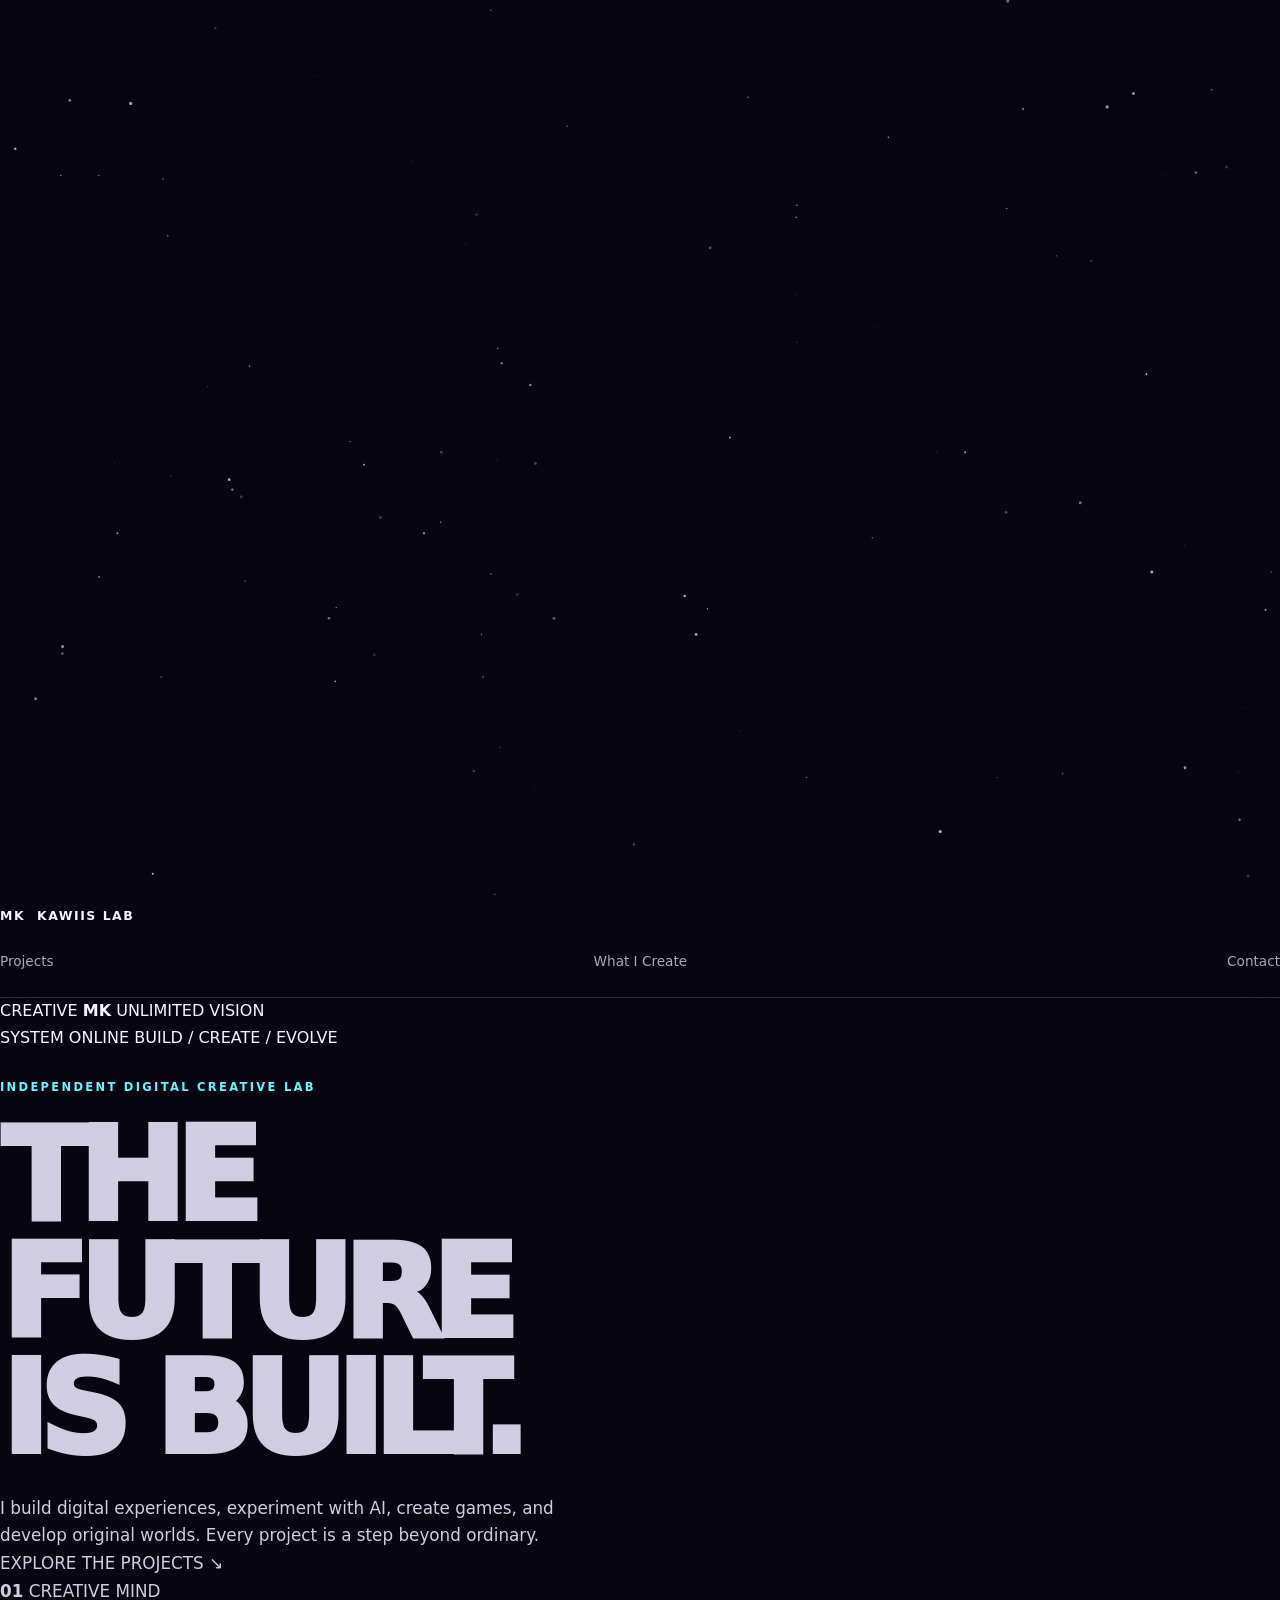
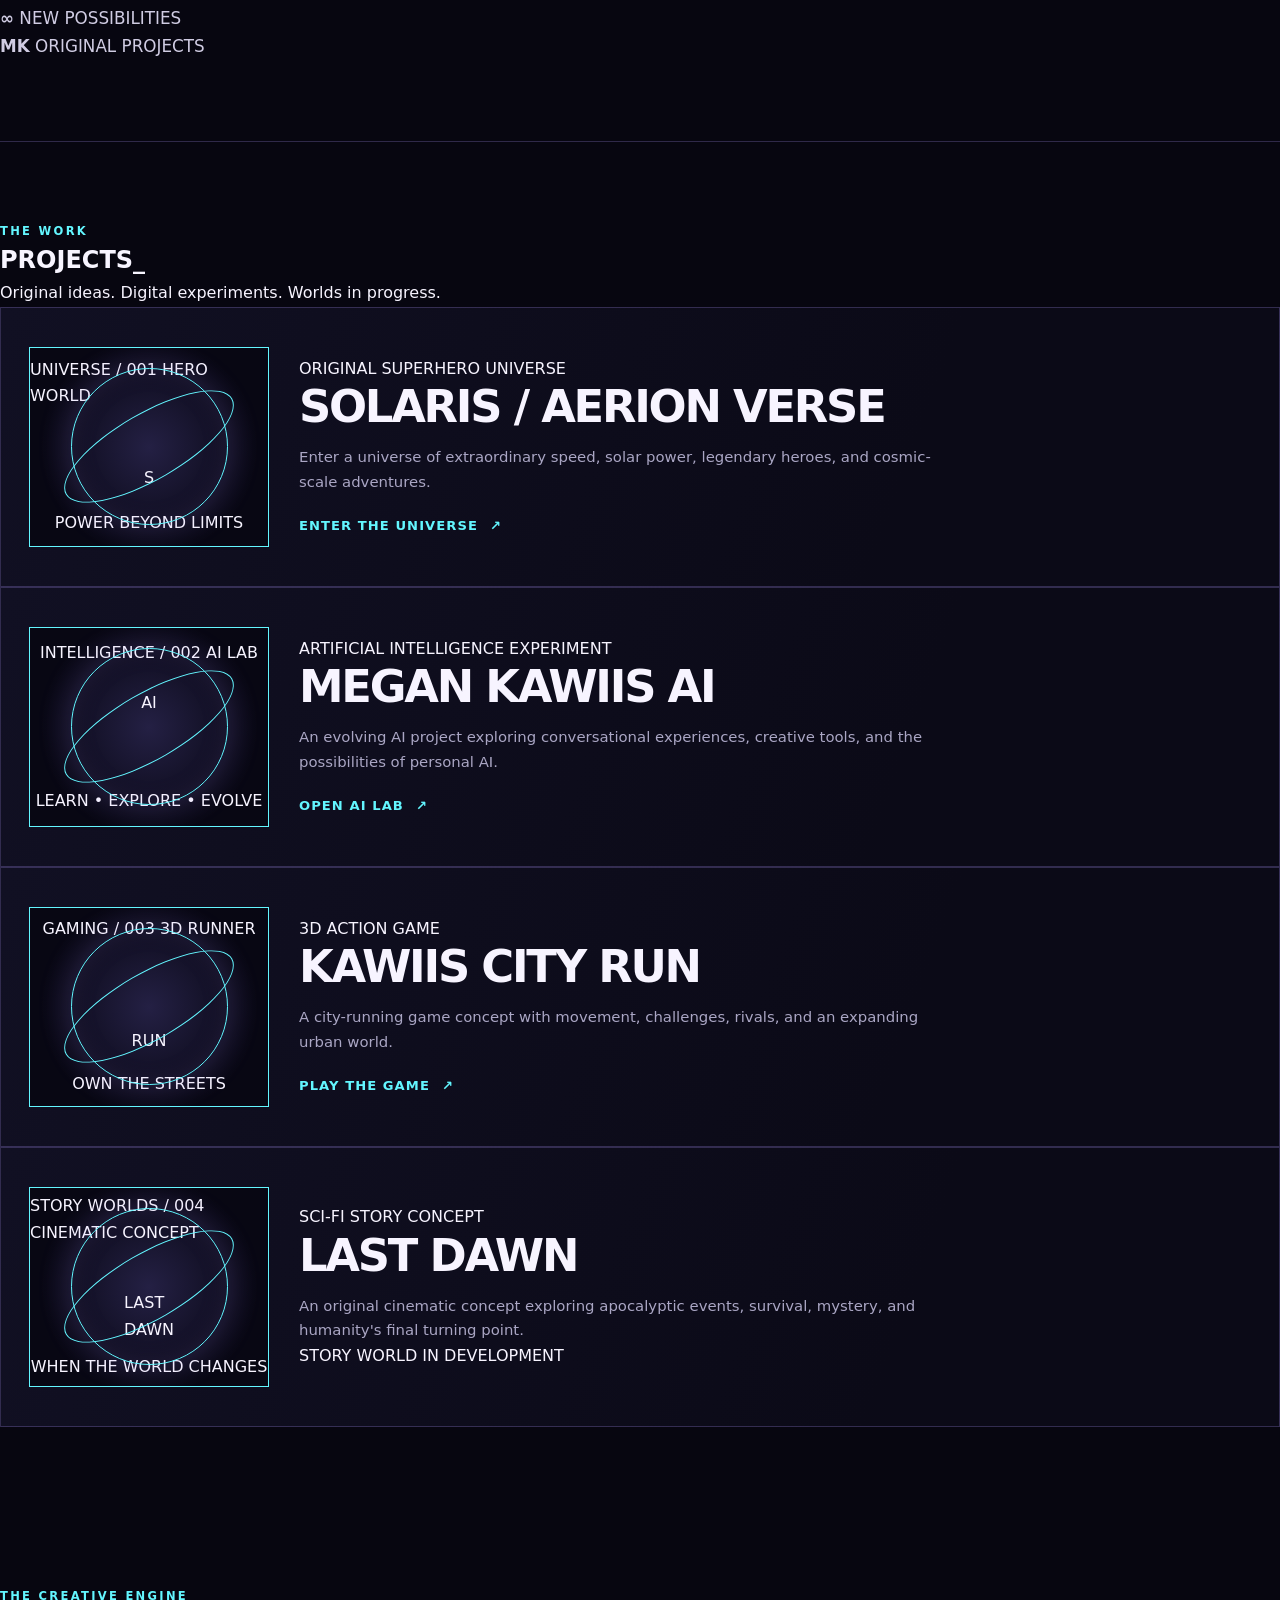
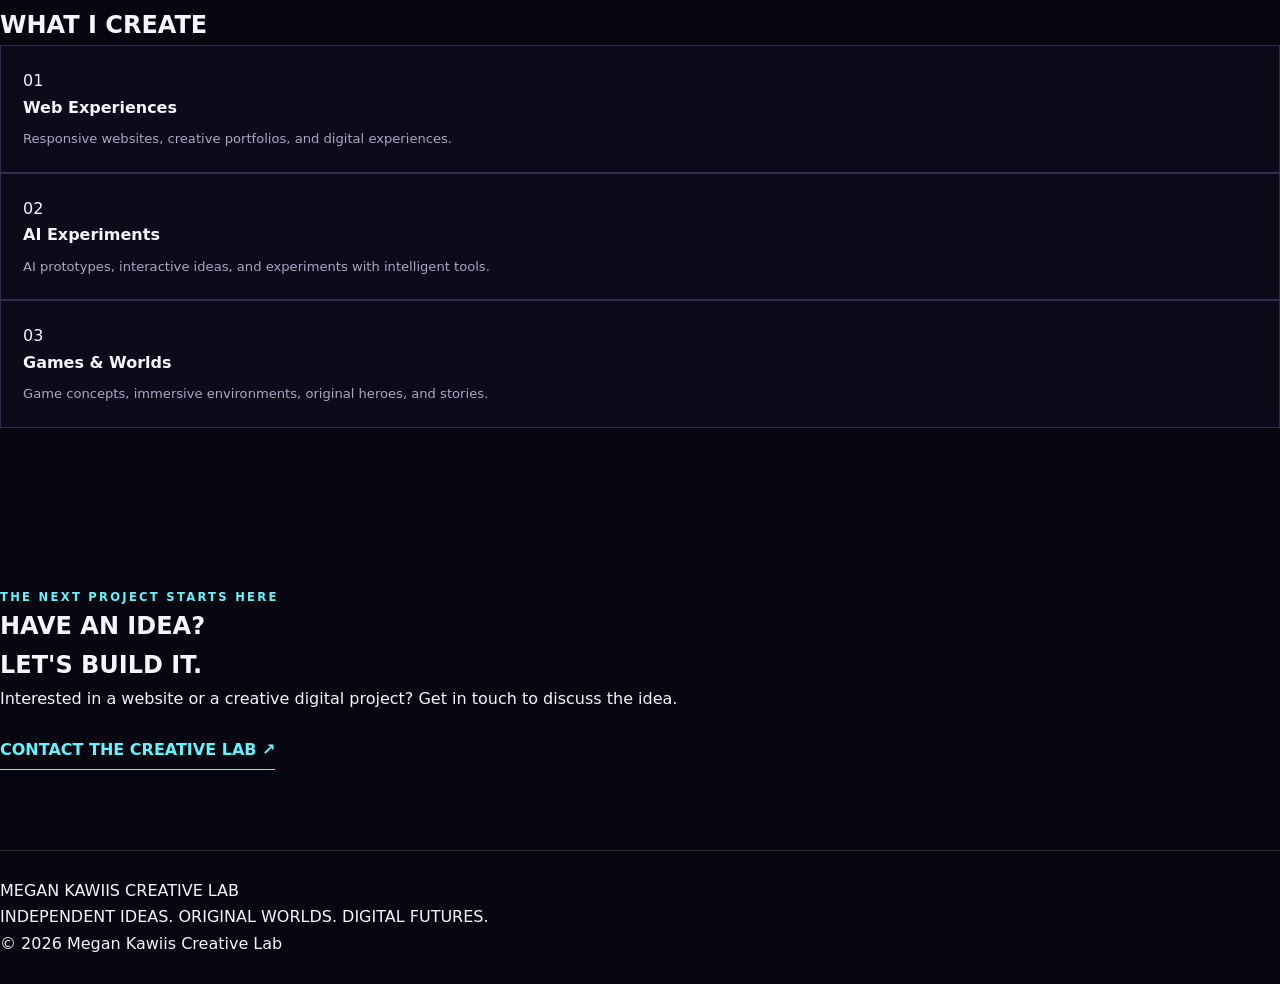
==== index.html @ 288702f4 "Update index.html" ====
<!DOCTYPE html>
<html lang="en">
<head>
  <meta charset="UTF-8">
  <meta name="viewport" content="width=device-width, initial-scale=1.0">

  <meta name="theme-color" content="#070610">
  <meta name="description" content="Megan Kawiis Creative Lab — futuristic websites, AI experiments, immersive games, and original worlds.">

  <title>Megan Kawiis Creative Lab | Beyond Ordinary</title>

  <!-- Connect the separate CSS file -->
  <link rel="stylesheet" href="style.css">

  <!-- Futuristic typography -->
  <link rel="preconnect" href="https://fonts.googleapis.com">
  <link rel="preconnect" href="https://fonts.gstatic.com" crossorigin>
  <link href="https://fonts.googleapis.com/css2?family=Orbitron:wght@400;500;600;700;800&family=Inter:wght@400;500;600;700;800&display=swap" rel="stylesheet">
</head>

<body>
  <!-- Animated background controlled by script.js -->
  <canvas id="stars" aria-hidden="true"></canvas>

  <div class="site-shell">

    <!-- NAVIGATION -->
    <header class="site-header">
      <a class="brand" href="#home" aria-label="Megan Kawiis Creative Lab home">
        <span class="brand-symbol">MK</span>
        <span class="brand-name">KAWIIS<span> LAB</span></span>
      </a>

      <nav class="nav-links" aria-label="Main navigation">
        <a href="#projects">Projects</a>
        <a href="#services">What I Create</a>
        <a href="#contact">Contact</a>
      </nav>
    </header>

    <main>
      <!-- HERO -->
      <section class="hero" id="home">
        <div class="hero-copy reveal">
          <p class="eyebrow">
            <span class="status-dot"></span>
            INDEPENDENT DIGITAL CREATIVE LAB
          </p>

          <h1>
            THE FUTURE
            <span>IS BUILT.</span>
          </h1>

          <p class="hero-description">
            I build digital experiences, experiment with AI, create games,
            and develop original worlds. Every project is a step beyond ordinary.
          </p>

          <a class="text-link" href="#projects">
            EXPLORE THE PROJECTS <span aria-hidden="true">↘</span>
          </a>

          <div class="hero-stats">
            <div>
              <strong>01</strong>
              <span>CREATIVE MIND</span>
            </div>
            <div>
              <strong>∞</strong>
              <span>NEW POSSIBILITIES</span>
            </div>
            <div>
              <strong>MK</strong>
              <span>ORIGINAL PROJECTS</span>
            </div>
          </div>
        </div>

        <div class="hero-art reveal" aria-label="Abstract futuristic energy portal">
          <div class="hero-orbit orbit-one"></div>
          <div class="hero-orbit orbit-two"></div>
          <div class="hero-orbit orbit-three"></div>

          <div class="hero-core">
            <span class="core-top">CREATIVE</span>
            <strong>MK</strong>
            <span class="core-bottom">UNLIMITED VISION</span>
          </div>

          <span class="floating-label label-top">SYSTEM ONLINE</span>
          <span class="floating-label label-bottom">BUILD / CREATE / EVOLVE</span>
        </div>
      </section>

      <!-- PROJECTS -->
      <section class="projects-section" id="projects">
        <div class="section-heading reveal">
          <div>
            <p class="eyebrow">THE WORK</p>
            <h2>PROJECTS<span class="accent">_</span></h2>
          </div>
          <p class="section-note">
            Original ideas. Digital experiments. Worlds in progress.
          </p>
        </div>

        <div class="projects-grid">

          <!-- SOLARIS -->
          <article class="project project-solaris reveal">
            <div class="project-visual solaris-visual">
              <div class="visual-topline">
                <span>UNIVERSE / 001</span>
                <span>HERO WORLD</span>
              </div>

              <div class="sun-halo"></div>
              <div class="solar-rings"></div>

              <div class="project-monogram solaris-monogram">S</div>

              <span class="visual-caption">POWER BEYOND LIMITS</span>
            </div>

            <div class="project-info">
              <div class="project-category">ORIGINAL SUPERHERO UNIVERSE</div>
              <h3>SOLARIS <span>/ AERION VERSE</span></h3>
              <p>
                Enter a universe of extraordinary speed, solar power,
                legendary heroes, and cosmic-scale adventures.
              </p>
              <a
                class="project-link"
                href="https://metrinewesakania-beep.github.io/solaris-aerion-verse/"
                target="_blank"
                rel="noopener noreferrer"
              >
                ENTER THE UNIVERSE <span aria-hidden="true">↗</span>
              </a>
            </div>
          </article>

          <!-- MEGAN KAWIIS AI -->
          <article class="project project-ai reveal">
            <div class="project-visual ai-visual">
              <div class="visual-topline">
                <span>INTELLIGENCE / 002</span>
                <span>AI LAB</span>
              </div>

              <div class="ai-orb">
                <div class="ai-orb-inner">AI</div>
              </div>

              <div class="ai-circuit circuit-one"></div>
              <div class="ai-circuit circuit-two"></div>

              <span class="visual-caption">LEARN • EXPLORE • EVOLVE</span>
            </div>

            <div class="project-info">
              <div class="project-category">ARTIFICIAL INTELLIGENCE EXPERIMENT</div>
              <h3>MEGAN KAWIIS AI</h3>
              <p>
                An evolving AI project exploring conversational experiences,
                creative tools, and the possibilities of personal AI.
              </p>
              <a
                class="project-link"
                href="https://megan-kawiis-ai.onrender.com"
                target="_blank"
                rel="noopener noreferrer"
              >
                OPEN AI LAB <span aria-hidden="true">↗</span>
              </a>
            </div>
          </article>

          <!-- KAWIIS CITY RUN -->
          <article class="project project-game reveal">
            <div class="project-visual game-visual">
              <div class="visual-topline">
                <span>GAMING / 003</span>
                <span>3D RUNNER</span>
              </div>

              <div class="city-sun"></div>

              <div class="city-silhouette city-back">
                <i></i><i></i><i></i><i></i><i></i>
              </div>

              <div class="city-silhouette city-front">
                <i></i><i></i><i></i><i></i><i></i>
              </div>

              <div class="city-road">
                <span></span>
                <span></span>
                <span></span>
              </div>

              <div class="game-title-mark">RUN</div>
              <span class="visual-caption">OWN THE STREETS</span>
            </div>

            <div class="project-info">
              <div class="project-category">3D ACTION GAME</div>
              <h3>KAWIIS CITY RUN</h3>
              <p>
                A city-running game concept with movement, challenges,
                rivals, and an expanding urban world.
              </p>
              <a
                class="project-link"
                href="https://metrinewesakania-beep.github.io/Kawii-chase-by-megan/"
                target="_blank"
                rel="noopener noreferrer"
              >
                PLAY THE GAME <span aria-hidden="true">↗</span>
              </a>
            </div>
          </article>

          <!-- LAST DAWN -->
          <article class="project project-dawn reveal">
            <div class="project-visual dawn-visual">
              <div class="visual-topline">
                <span>STORY WORLDS / 004</span>
                <span>CINEMATIC CONCEPT</span>
              </div>

              <div class="dawn-sun"></div>
              <div class="dawn-horizon"></div>

              <div class="dawn-scanline"></div>

              <div class="dawn-title-mark">LAST<br>DAWN</div>
              <span class="visual-caption">WHEN THE WORLD CHANGES</span>
            </div>

            <div class="project-info">
              <div class="project-category">SCI-FI STORY CONCEPT</div>
              <h3>LAST DAWN</h3>
              <p>
                An original cinematic concept exploring apocalyptic events,
                survival, mystery, and humanity's final turning point.
              </p>
              <span class="project-status">STORY WORLD IN DEVELOPMENT</span>
            </div>
          </article>

        </div>
      </section>

      <!-- SERVICES -->
      <section class="services-section" id="services">
        <div class="section-heading reveal">
          <div>
            <p class="eyebrow">THE CREATIVE ENGINE</p>
            <h2>WHAT I <span class="accent">CREATE</span></h2>
          </div>
        </div>

        <div class="services-grid">
          <article class="service reveal">
            <span class="service-number">01</span>
            <h3>Web Experiences</h3>
            <p>Responsive websites, creative portfolios, and digital experiences.</p>
          </article>

          <article class="service reveal">
            <span class="service-number">02</span>
            <h3>AI Experiments</h3>
            <p>AI prototypes, interactive ideas, and experiments with intelligent tools.</p>
          </article>

          <article class="service reveal">
            <span class="service-number">03</span>
            <h3>Games & Worlds</h3>
            <p>Game concepts, immersive environments, original heroes, and stories.</p>
          </article>
        </div>
      </section>

      <!-- CONTACT -->
      <section class="contact-section reveal" id="contact">
        <p class="eyebrow">THE NEXT PROJECT STARTS HERE</p>
        <h2>HAVE AN IDEA?<br><span>LET'S BUILD IT.</span></h2>

        <p class="contact-description">
          Interested in a website or a creative digital project?
          Get in touch to discuss the idea.
        </p>

        <a class="contact-link" href="mailto:metrinewesakania@gmail.com">
          CONTACT THE CREATIVE LAB <span aria-hidden="true">↗</span>
        </a>
      </section>
    </main>

    <!-- FOOTER -->
    <footer class="site-footer">
      <a class="footer-brand" href="#home">MEGAN KAWIIS <span>CREATIVE LAB</span></a>
      <p>INDEPENDENT IDEAS. ORIGINAL WORLDS. DIGITAL FUTURES.</p>
      <p>© <span id="year">2026</span> Megan Kawiis Creative Lab</p>
    </footer>

  </div>

  <!-- Connect the separate JavaScript file -->
  <script src="script.js" defer></script>
</body>
</html>
---- style.css ----
:root {
  --bg: #070610;
  --panel: #100e20;
  --white: #f7f4ff;
  --muted: #aaa6c4;
  --cyan: #63f6ff;
  --purple: #a78bfa;
  --pink: #ff60dd;
  --line: rgba(174,151,255,.24);
  --max: 1220px;
}

* { box-sizing: border-box; margin: 0; padding: 0; }

html { scroll-behavior: smooth; scroll-padding-top: 80px; }

body {
  background: var(--bg);
  color: var(--white);
  font-family: system-ui, -apple-system, "Segoe UI", sans-serif;
  line-height: 1.65;
  overflow-x: hidden;
}

a { color: inherit; text-decoration: none; }
::selection { background: var(--cyan); color: #080714; }

.wrap { width: min(var(--max), calc(100% - 40px)); margin: auto; }

.topline {
  height: 3px;
  background: linear-gradient(90deg, transparent, var(--pink), var(--cyan), var(--purple), transparent);
}

header {
  position: sticky;
  top: 0;
  z-index: 50;
  background: #070610eF;
  backdrop-filter: blur(18px);
  border-bottom: 1px solid var(--line);
}

nav {
  min-height: 72px;
  display: flex;
  justify-content: space-between;
  align-items: center;
  gap: 20px;
}

.brand {
  display: flex;
  align-items: center;
  gap: 12px;
  font-size: .78rem;
  line-height: 1.35;
  letter-spacing: .12em;
  font-weight: 900;
}

.brand-mark {
  display: grid;
  place-items: center;
  width: 39px;
  height: 39px;
  border: 1px solid var(--cyan);
  color: var(--cyan);
  transform: rotate(45deg);
}

.brand-mark span { transform: rotate(-45deg); }

.nav-links { display: flex; gap: 25px; color: var(--muted); font-size: .85rem; }
.nav-links a:hover { color: var(--cyan); }

.hero {
  min-height: 620px;
  position: relative;
  display: flex;
  align-items: center;
  overflow: hidden;
  border-bottom: 1px solid var(--line);
  isolation: isolate;
}

.hero-art {
  position: absolute;
  inset: 0;
  z-index: -2;
  background:
    linear-gradient(90deg, #070610f5 0%, #070610d9 43%, #07061045 100%),
    url("assets/creative-lab-hero.svg") center / cover no-repeat;
}

.hero-content { padding: 85px 0; max-width: 800px; }

.eyebrow {
  color: var(--cyan);
  text-transform: uppercase;
  letter-spacing: .2em;
  font-size: .72rem;
  font-weight: 850;
}

.status {
  display: inline-flex;
  align-items: center;
  gap: 10px;
  border: 1px solid var(--line);
  background: #100e20b8;
  padding: 7px 12px;
  font-size: .68rem;
  letter-spacing: .1em;
  margin-bottom: 28px;
}

.status-dot {
  width: 7px;
  height: 7px;
  border-radius: 50%;
  background: var(--cyan);
  box-shadow: 0 0 12px var(--cyan);
  animation: pulse 2s infinite;
}

h1 {
  font-size: clamp(3.4rem, 10vw, 8rem);
  line-height: .91;
  letter-spacing: -.08em;
  font-weight: 950;
  margin: 22px 0 26px;
}

.gradient {
  background: linear-gradient(100deg, #fff, var(--cyan) 40%, #b7a0ff 70%, var(--pink));
  color: transparent;
  -webkit-background-clip: text;
  background-clip: text;
}

.hero-copy { max-width: 570px; color: #d0cce3; font-size: 1.05rem; }

.hero-foot {
  display: flex;
  align-items: center;
  gap: 14px;
  margin-top: 32px;
  color: var(--muted);
  font-size: .76rem;
  letter-spacing: .12em;
}

.hero-foot::before {
  content: "";
  width: 44px;
  height: 1px;
  background: var(--cyan);
}

section { padding: 80px 0; }

.section-top {
  display: flex;
  justify-content: space-between;
  align-items: end;
  gap: 24px;
  margin-bottom: 35px;
}

.section-top h2 {
  margin-top: 12px;
  font-size: clamp(2.4rem, 6vw, 4.5rem);
  line-height: 1;
  letter-spacing: -.065em;
}

.section-top p { max-width: 350px; color: var(--muted); font-size: .9rem; }

.project-list { display: grid; gap: 20px; }

.project {
  --accent: var(--cyan);
  position: relative;
  min-height: 280px;
  display: grid;
  grid-template-columns: 240px minmax(0, 1fr);
  align-items: center;
  gap: 30px;
  padding: 28px;
  overflow: hidden;
  border: 1px solid var(--line);
  background: linear-gradient(110deg, #111023, #0b0a17 70%);
  transition: border-color .25s, transform .25s;
}

.project:hover { border-color: var(--accent); transform: translateY(-3px); }
.project.solaris { --accent: #ffbf66; }
.project.ai { --accent: #c69aff; }
.project.game { --accent: #63f6ff; }
.project.dawn { --accent: #ff72b6; }

.project-visual {
  min-height: 200px;
  display: grid;
  place-items: center;
  position: relative;
  overflow: hidden;
  border: 1px solid var(--accent);
  background: radial-gradient(circle, #242044, #080713 70%);
}

.project-visual::before {
  content: "";
  position: absolute;
  width: 155px;
  height: 155px;
  border: 1px solid var(--accent);
  border-radius: 50%;
  box-shadow: 0 0 35px #a78bfa30, inset 0 0 25px #a78bfa20;
  animation: orbit 15s linear infinite;
}

.project-visual::after {
  content: "";
  position: absolute;
  width: 190px;
  height: 65px;
  border: 1px solid var(--accent);
  border-radius: 50%;
  transform: rotate(-30deg);
}

.glyph {
  position: relative;
  z-index: 1;
  color: var(--accent);
  font-size: 3.7rem;
  font-weight: 900;
  text-shadow: 0 0 25px var(--accent);
}

.project-meta {
  display: flex;
  flex-wrap: wrap;
  gap: 12px;
  color: var(--muted);
  font-size: .7rem;
  letter-spacing: .12em;
  text-transform: uppercase;
  margin-bottom: 12px;
}

.project-meta span:last-child { color: var(--accent); }

.project h3 {
  font-size: clamp(1.6rem, 4vw, 2.8rem);
  line-height: 1.1;
  letter-spacing: -.05em;
  margin-bottom: 14px;
}

.project p { max-width: 650px; color: var(--muted); font-size: .93rem; }

.project-link {
  display: inline-flex;
  gap: 12px;
  align-items: center;
  margin-top: 20px;
  color: var(--accent);
  font-size: .82rem;
  font-weight: 900;
  letter-spacing: .08em;
}

.vision {
  border-block: 1px solid var(--line);
  background: linear-gradient(120deg, #160e32a8, #0717227a);
}

.vision-grid {
  display: grid;
  grid-template-columns: .8fr 1.2fr;
  gap: 50px;
  align-items: center;
}

.symbol-panel {
  min-height: 300px;
  display: grid;
  place-items: center;
  border: 1px solid var(--line);
  background: radial-gradient(circle, #6728a83c, transparent 60%);
  position: relative;
}

.symbol-panel::before {
  content: "";
  width: 155px;
  height: 155px;
  border: 2px solid var(--cyan);
  transform: rotate(45deg);
  box-shadow: 0 0 45px #63f6ff1e;
}

.symbol-panel::after {
  content: "MK";
  position: absolute;
  font-size: 3.5rem;
  font-weight: 950;
  text-shadow: 0 0 25px var(--cyan);
}

.vision h2 {
  font-size: clamp(2.4rem, 6vw, 4.5rem);
  line-height: 1;
  letter-spacing: -.065em;
  margin: 15px 0 22px;
}

.vision p { color: var(--muted); margin-bottom: 16px; }

.services { display: grid; grid-template-columns: repeat(3, 1fr); gap: 14px; }

.service {
  padding: 22px;
  border: 1px solid var(--line);
  background: #100e20a6;
  transition: border-color .2s, transform .2s;
}

.service:hover { border-color: var(--pink); transform: translateY(-3px); }
.service-mark { font-size: 1.4rem; color: var(--cyan); margin-bottom: 15px; }
.service h3 { font-size: 1rem; margin-bottom: 7px; }
.service p { font-size: .82rem; color: var(--muted); }

.contact-panel {
  padding: clamp(28px, 6vw, 65px);
  border: 1px solid var(--line);
  background: radial-gradient(ellipse at 100% 0%, #7123a53d, transparent 50%), #100d20;
}

.contact-panel h2 {
  max-width: 800px;
  font-size: clamp(2.6rem, 7vw, 5.6rem);
  line-height: .98;
  letter-spacing: -.07em;
  margin: 15px 0 22px;
}

.contact-panel p { max-width: 550px; color: var(--muted); }

.contact-link {
  display: inline-block;
  margin-top: 25px;
  padding-bottom: 5px;
  color: var(--cyan);
  border-bottom: 1px solid var(--cyan);
  font-weight: 800;
}

footer { border-top: 1px solid var(--line); padding: 27px 0; }

.footer-inner {
  display: flex;
  justify-content: space-between;
  align-items: center;
  gap: 20px;
  color: var(--muted);
  font-size: .78rem;
}

.footer-inner strong { color: var(--white); }
.footer-links { display: flex; gap: 18px; }

.reveal { opacity: 0; transform: translateY(20px); transition: opacity .6s, transform .6s; }
.reveal.visible { opacity: 1; transform: translateY(0); }

@keyframes pulse { 50% { opacity: .45; } }
@keyframes orbit { to { transform: rotate(360deg); } }

@media (prefers-reduced-motion: reduce) {
  *, *::before, *::after { animation: none !important; transition: none !important; }
  .reveal { opacity: 1; transform: none; }
}

@media (max-width: 760px) {
  .wrap { width: calc(100% - 30px); }
  .hero { min-height: 580px; }
  .hero-art {
    background:
      linear-gradient(90deg, #070610ed, #070610a8),
      url("assets/creative-lab-hero.svg") 60% center / cover no-repeat;
  }
  .project { grid-template-columns: 1fr; gap: 20px; padding: 20px; }
  .project-visual { min-height: 175px; }
  .vision-grid { grid-template-columns: 1fr; gap: 30px; }
  .symbol-panel { min-height: 220px; }
  .services { grid-template-columns: repeat(2, minmax(0, 1fr)); }
  .section-top { align-items: start; flex-direction: column; }
}

@media (max-width: 450px) {
  .brand { font-size: .65rem; gap: 9px; }
  .brand-mark { width: 32px; height: 32px; }
  .nav-links { gap: 13px; font-size: .75rem; }
  .nav-links a:nth-child(2) { display: none; }
  h1 { font-size: clamp(3.2rem, 15vw, 5rem); }
  .hero-copy { font-size: .95rem; }
  section { padding: 65px 0; }
  .project h3 { font-size: 1.7rem; }
  .services { gap: 9px; }
  .service { padding: 15px; }
  .footer-inner { align-items: flex-start; flex-direction: column; }
}
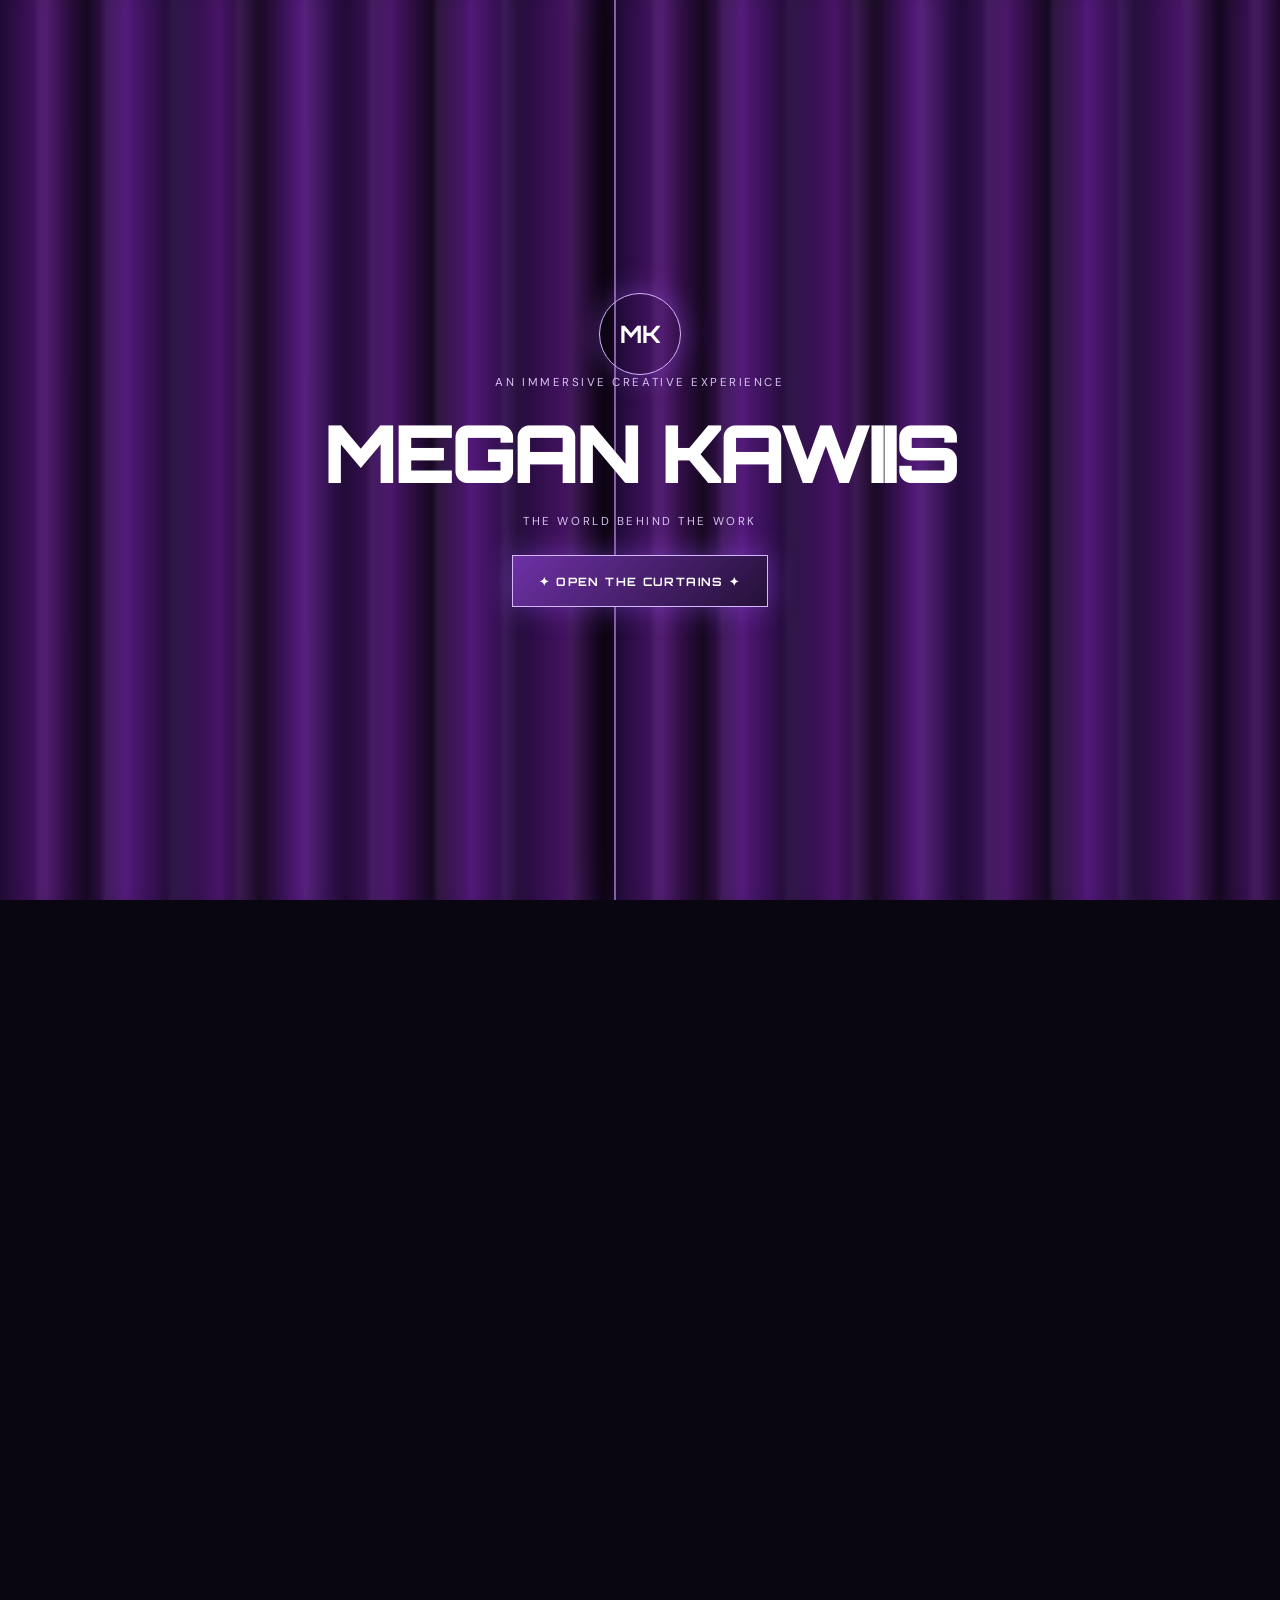
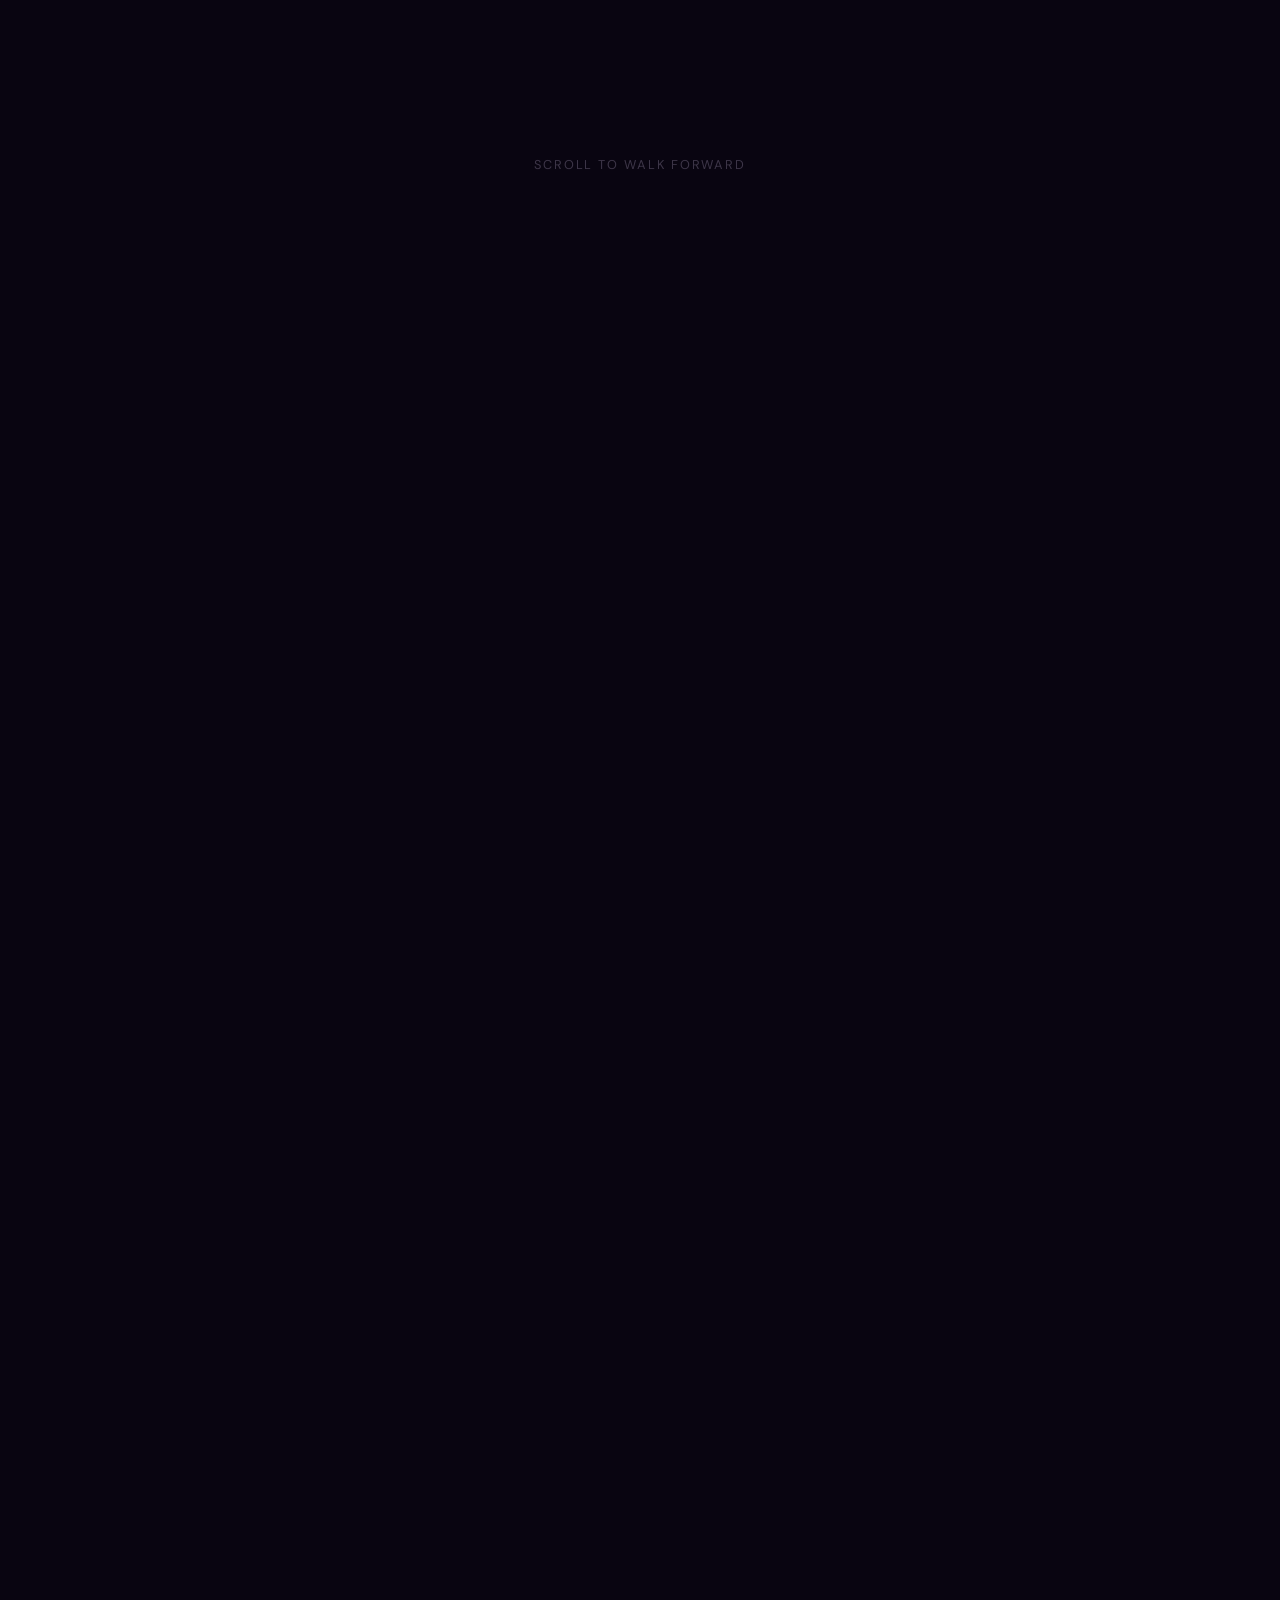
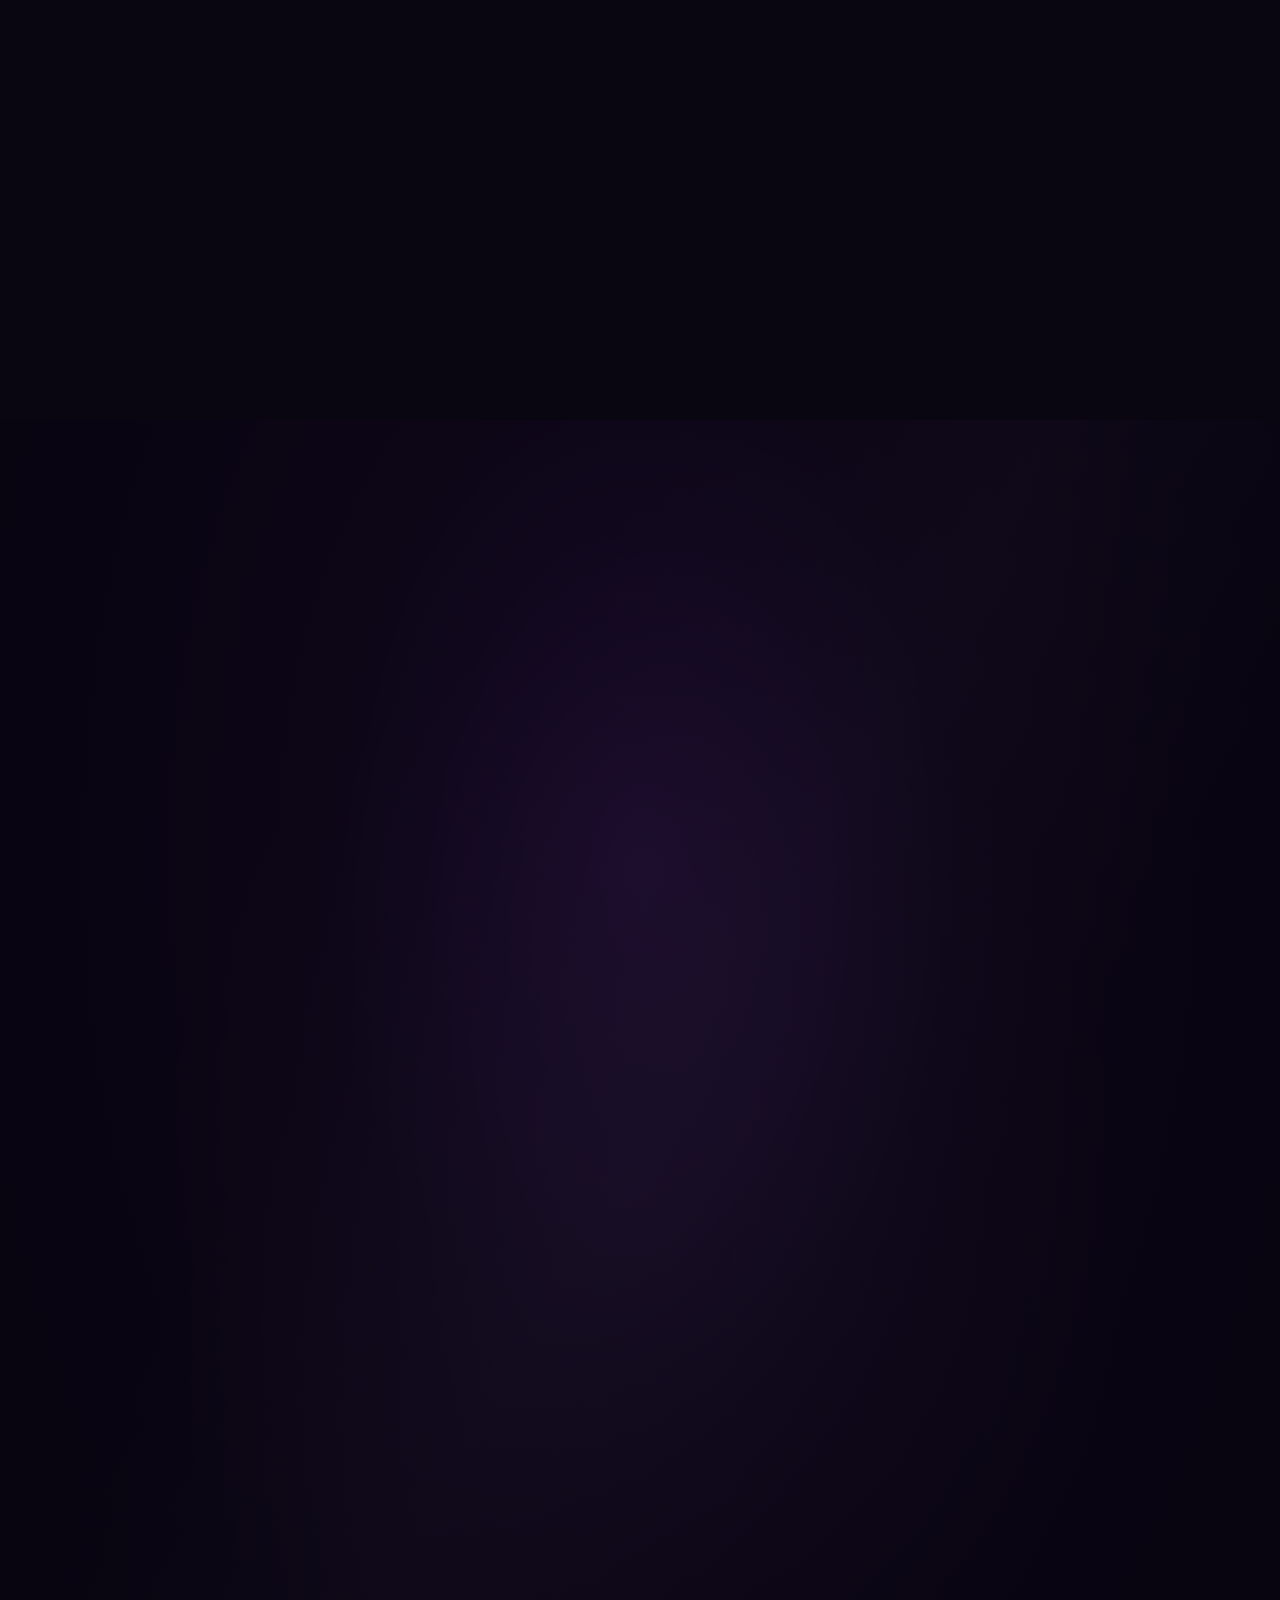
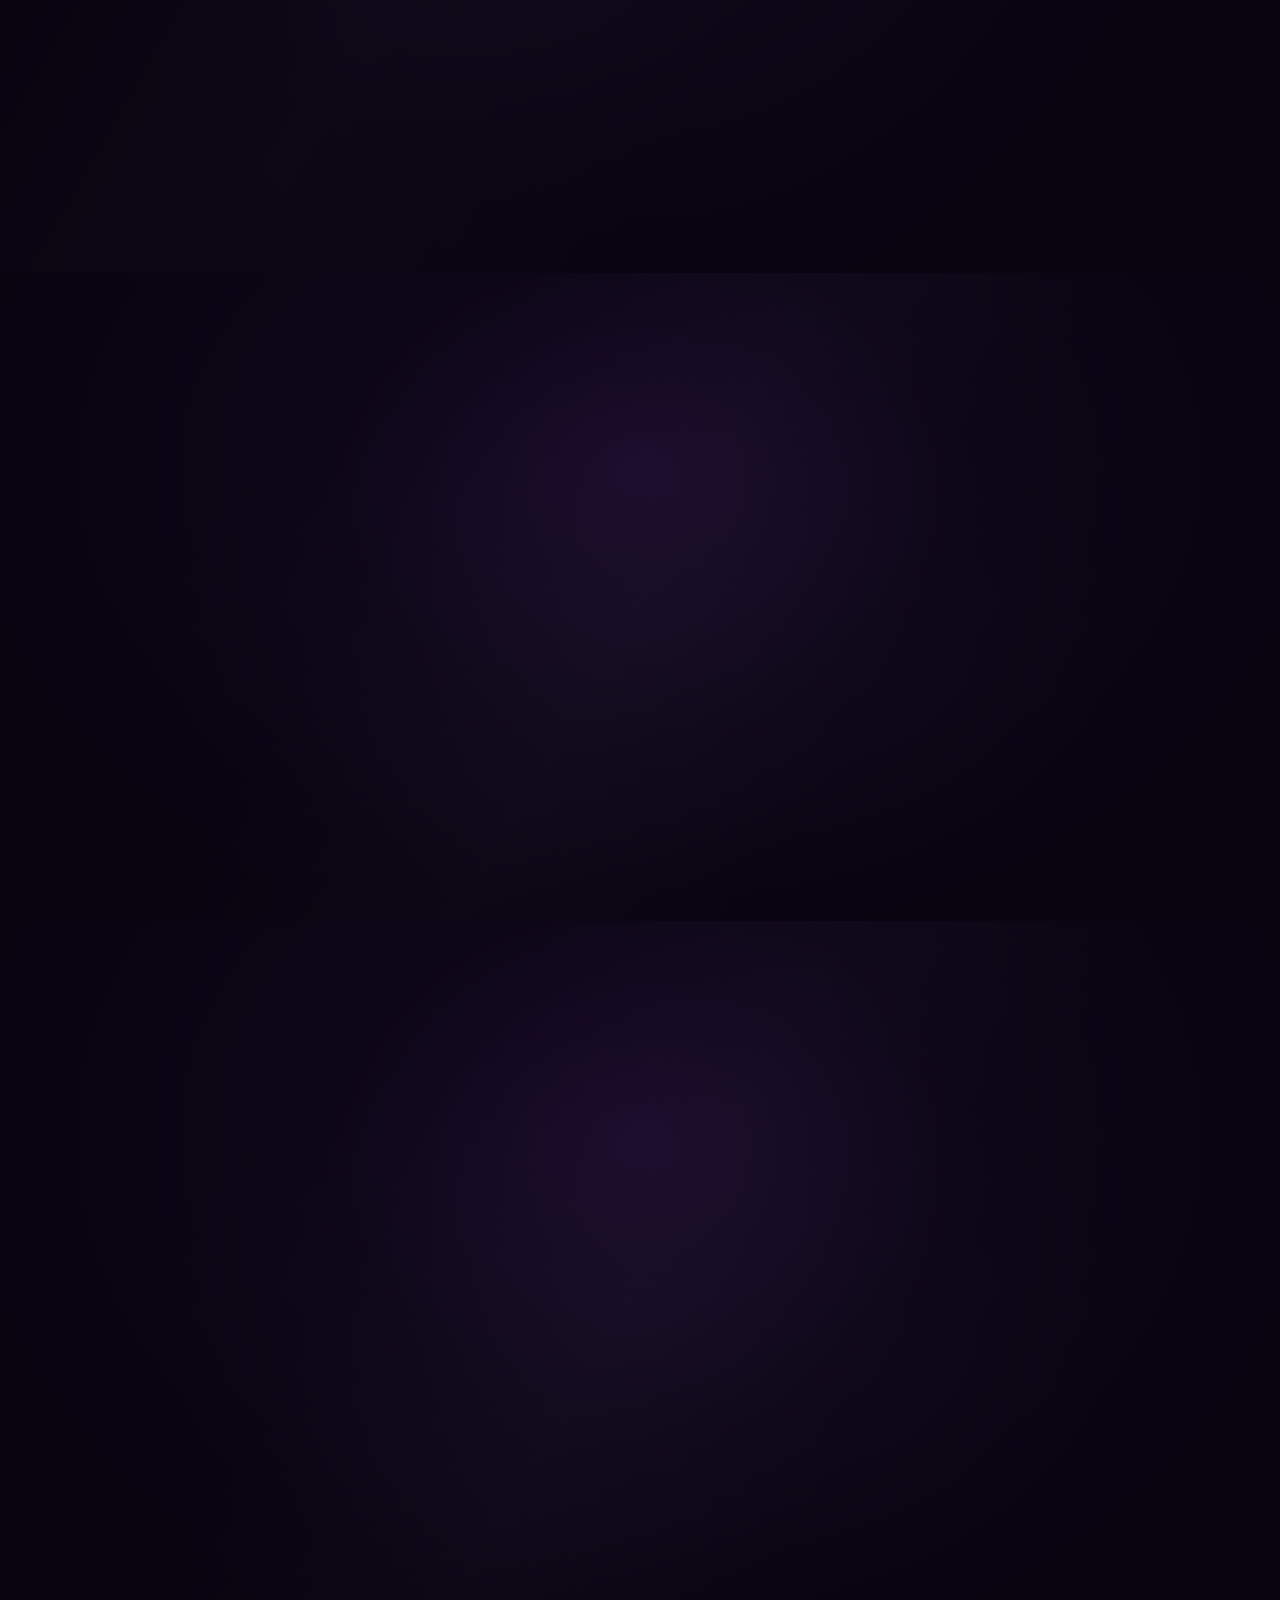
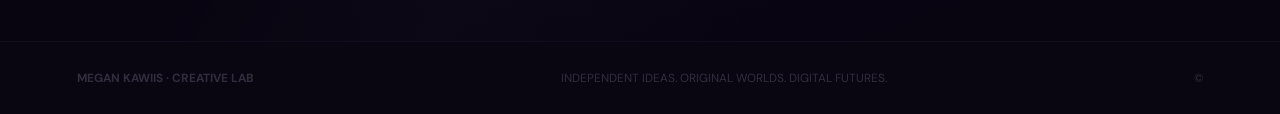
==== commit a457f935: "Update index.html" ====
--- a/index.html
+++ b/index.html
@@ -1,316 +1,269 @@
-
 <!DOCTYPE html>
 <html lang="en">
 <head>
-  <meta charset="UTF-8">
-  <meta name="viewport" content="width=device-width, initial-scale=1.0">
-
-  <meta name="theme-color" content="#070610">
-  <meta name="description" content="Megan Kawiis Creative Lab — futuristic websites, AI experiments, immersive games, and original worlds.">
-
-  <title>Megan Kawiis Creative Lab | Beyond Ordinary</title>
-
-  <!-- Connect the separate CSS file -->
-  <link rel="stylesheet" href="style.css">
-
-  <!-- Futuristic typography -->
-  <link rel="preconnect" href="https://fonts.googleapis.com">
-  <link rel="preconnect" href="https://fonts.gstatic.com" crossorigin>
-  <link href="https://fonts.googleapis.com/css2?family=Orbitron:wght@400;500;600;700;800&family=Inter:wght@400;500;600;700;800&display=swap" rel="stylesheet">
+<meta charset="UTF-8">
+<meta name="viewport" content="width=device-width,initial-scale=1,viewport-fit=cover">
+<meta name="theme-color" content="#090511">
+<meta name="description" content="Megan Kawiis Creative Lab: immersive digital worlds, AI, games and creative experiences.">
+<meta property="og:type" content="website">
+<meta property="og:title" content="Megan Kawiis Creative Lab | Enter Another World">
+<meta property="og:description" content="Walk through the palace and open one of four project gates.">
+<title>Megan Kawiis Creative Lab | Enter Another World</title>
+<link rel="icon" href="data:image/svg+xml,<svg xmlns='http://www.w3.org/2000/svg' viewBox='0 0 64 64'><rect width='64' height='64' rx='14' fill='%23160c24'/><text x='32' y='42' font-size='28' text-anchor='middle' fill='%23d6b2ff' font-family='Arial' font-weight='700'>MK</text></svg>">
+<link rel="preconnect" href="https://fonts.googleapis.com">
+<link rel="preconnect" href="https://fonts.gstatic.com" crossorigin>
+<link href="https://fonts.googleapis.com/css2?family=DM+Sans:wght@400;500;700&family=Orbitron:wght@500;700;900&display=swap" rel="stylesheet">
+<style>
+:root{--bg:#090511;--violet:#a66aff;--silver:#eee8fa;--muted:#c3b8d6;--ori:Orbitron,"Trebuchet MS",sans-serif}
+*{box-sizing:border-box;margin:0;padding:0}
+html{scroll-behavior:smooth;scroll-padding-top:76px}
+body{background:var(--bg);color:#fff;font-family:"DM Sans",system-ui,sans-serif;overflow-x:hidden;-webkit-tap-highlight-color:transparent}
+body.locked{overflow:hidden;height:100svh}
+a{color:inherit;text-decoration:none}
+button{font:inherit;color:inherit;cursor:pointer}
+:focus-visible{outline:3px solid #e4ceff;outline-offset:3px}
+.skip{position:fixed;left:8px;top:-60px;z-index:2000;background:#fff;color:#000;padding:10px 14px;border-radius:6px}
+.skip:focus{top:8px}
+#stars{position:fixed;inset:0;width:100%;height:100%;pointer-events:none;z-index:0;opacity:.55}
+.progress{position:fixed;top:0;left:0;height:3px;width:0;background:linear-gradient(90deg,#7c3dbe,#f2d5ff);z-index:100;box-shadow:0 0 15px #bd86ff}
+
+/* Curtains */
+.intro{position:fixed;inset:0;z-index:1000;background:#08040e;display:grid;place-items:center;overflow:hidden;transition:visibility 2s}
+.intro.gone{visibility:hidden;pointer-events:none}
+.cur{position:absolute;top:-3%;height:106%;width:52%;background:repeating-linear-gradient(90deg,#210b38 0,#481467 7%,#160821 13%,#511878 19%,#210b38 26%);box-shadow:inset -22px 0 35px #0009,0 0 70px #000;transition:transform 2s cubic-bezier(.72,0,.18,1);will-change:transform}
+.cur.l{left:0;border-right:2px solid #d9b7ff77}
+.cur.r{right:0;border-left:2px solid #d9b7ff77}
+.cur::after{content:"";position:absolute;inset:0;background:repeating-linear-gradient(90deg,transparent 0 5%,#d4a4ff14 6%,transparent 10%)}
+.intro.open .l{transform:translateX(-102%)}
+.intro.open .r{transform:translateX(102%)}
+.intro-c{position:relative;z-index:2;text-align:center;padding:24px;transition:opacity .7s,transform .7s}
+.intro.open .intro-c{opacity:0;transform:scale(.85)}
+.intro-c h1{font:900 clamp(2rem,8vw,5rem)/1 var(--ori);letter-spacing:-.05em;margin:22px 0}
+.intro-c p{color:#d8c4f2;font-size:.72rem;letter-spacing:.22em}
+.seal{width:82px;height:82px;border:1px solid #d6b5ff;border-radius:50%;display:grid;place-items:center;margin:auto;font:700 1.5rem var(--ori);box-shadow:0 0 30px #a75cff66}
+.btn{margin-top:26px;padding:17px 26px;min-height:52px;border:1px solid #d5b7ff;background:linear-gradient(135deg,#6e31a5,#241038);font:700 .72rem var(--ori);letter-spacing:.12em;box-shadow:0 0 30px #9e57ff66;transition:transform .3s}
+.btn:hover{transform:translateY(-3px)}
+
+/* Site shell */
+.site{position:relative;z-index:2;opacity:.25;transition:opacity 1.4s}
+.site.ready{opacity:1}
+header{position:fixed;top:0;left:0;right:0;z-index:50;display:flex;align-items:center;justify-content:space-between;gap:12px;padding:calc(14px + env(safe-area-inset-top)) 5vw 14px;background:linear-gradient(#090511ee,#09051100);backdrop-filter:blur(10px)}
+.brand{font:800 .72rem var(--ori);letter-spacing:.1em}
+.brand b{color:#c6a0ff}
+.nav{display:flex;gap:22px;font-size:.75rem;color:#d4cce4}
+.nav a{padding:10px 2px}
+.nav a:hover{color:#d6b2ff}
+.sound{border:1px solid #a77bd988;background:#160d23cc;padding:10px 12px;font-size:.65rem;min-height:40px}
+.eyebrow{font:600 .68rem var(--ori);letter-spacing:.22em;color:#d4b4ff}
+.world{position:relative;isolation:isolate}
+.wbg{position:absolute;inset:0;z-index:-1;overflow:hidden;background:radial-gradient(ellipse at 50% 30%,#4e2079 0,#1b0c2b 35%,#080511 78%)}
+.wbg::before{content:"";position:absolute;inset:-10%;background:radial-gradient(ellipse at 50% 55%,#bd8aff22,transparent 45%),linear-gradient(120deg,transparent 35%,#d9baff14 50%,transparent 65%);transform:translateY(var(--shift,0px))}
+
+/* Hero */
+.hero{min-height:100svh;display:grid;place-items:center;text-align:center;padding:130px 20px 90px}
+.hero-c{max-width:950px;transform:translateY(var(--hs,0px))}
+.hero h2{font:900 clamp(2.6rem,10vw,8rem)/.95 var(--ori);letter-spacing:-.07em;margin:26px 0;text-shadow:0 10px 55px #a05aff77}
+.hero h2 span{display:block;color:transparent;-webkit-text-stroke:1px #e1d0ff}
+.hero p.cp{max-width:620px;margin:auto;color:var(--muted);font-size:1.05rem;line-height:1.8}
+.cue{display:inline-flex;align-items:center;gap:12px;margin-top:50px;color:#d1c2e6;font-size:.68rem;letter-spacing:.2em;padding:10px}
+.cue i{display:block;width:1px;height:45px;background:linear-gradient(#c99bff,transparent);animation:drop 1.6s infinite}
+@keyframes drop{0%,100%{transform:scaleY(.2)}50%{transform:scaleY(1)}}
+
+/* Palace journey */
+#world{height:480svh}
+.stage{position:sticky;top:0;height:100svh;overflow:hidden}
+.scene{position:absolute;inset:0;opacity:0;visibility:hidden;display:flex;align-items:flex-end;justify-content:center;padding:0 22px 17svh}
+.art{position:absolute;inset:-8%;transform:scale(var(--z,1));transform-origin:50% 62%;will-change:transform}
+.words{position:relative;text-align:center;max-width:32rem;text-shadow:0 2px 18px #000}
+.words h2{font:800 clamp(1.8rem,6.5vw,3.4rem)/1.05 var(--ori);margin:14px 0}
+.words p.t{color:#eadfff;line-height:1.7;font-size:1.02rem}
+.s1 .art{background:repeating-linear-gradient(90deg,transparent 0 13%,#e0b9ff55 13% 14.5%,#241036 14.5% 19%,#e0b9ff55 19% 20.5%,transparent 20.5% 33%),radial-gradient(ellipse at 50% 25%,#5b2a8c,#14091f 70%)}
+.s1::after{content:"";position:absolute;left:0;right:0;bottom:0;height:34%;background:linear-gradient(transparent,#c59aff33),repeating-linear-gradient(90deg,#150a22 0 40px,#1d0e2e 40px 80px);transform:perspective(320px) rotateX(48deg);transform-origin:bottom}
+.s2 .art{background:repeating-linear-gradient(90deg,transparent 0 11%,#76e9ff44 11% 11.4%),repeating-linear-gradient(0deg,transparent 0 14%,#76e9ff22 14% 14.4%),radial-gradient(ellipse at 50% 50%,#1c5a78,#0a1630 72%)}
+.s3 .art{background:radial-gradient(circle at 50% 36%,#fff3c4 0 4%,#f1c77c66 5% 16%,transparent 17%),radial-gradient(circle at 50% 36%,transparent 0 26%,#f1c77c55 26.4% 27%,transparent 27.4% 38%,#f1c77c33 38.4% 39%,transparent 39.4%),radial-gradient(2px 2px at 18% 22%,#fff 50%,transparent 51%),radial-gradient(2px 2px at 82% 18%,#fff 50%,transparent 51%),radial-gradient(1.5px 1.5px at 30% 70%,#fff 50%,transparent 51%),radial-gradient(2px 2px at 90% 62%,#fff 50%,transparent 51%),linear-gradient(#150f3a,#4a2160 75%,#a34a5a)}
+.s4 .art{background:radial-gradient(ellipse 18% 46% at 14% 100%,#c69aff55 0 70%,transparent 71%),radial-gradient(ellipse 18% 46% at 38% 100%,#76e9ff44 0 70%,transparent 71%),radial-gradient(ellipse 18% 46% at 62% 100%,#f1c77c55 0 70%,transparent 71%),radial-gradient(ellipse 18% 46% at 86% 100%,#f39bcf55 0 70%,transparent 71%),radial-gradient(ellipse at 50% 100%,#8b45d688,transparent 70%),linear-gradient(#150a24,#2a1240)}
+.hint{position:absolute;left:0;right:0;bottom:3svh;text-align:center;font-size:.8rem;letter-spacing:.15em;color:#d9c9ee;z-index:3;pointer-events:none;transition:opacity .4s}
+
+/* Gates */
+.section{padding:120px clamp(20px,7vw,100px);position:relative}
+.head{max-width:720px;margin:0 auto 56px;text-align:center}
+.title{font:800 clamp(2.1rem,6vw,4.6rem)/1.02 var(--ori);margin:18px 0}
+.head p.t{color:var(--muted);line-height:1.8}
+.doors{display:grid;grid-template-columns:repeat(2,minmax(0,1fr));gap:28px;max-width:1050px;margin:auto}
+.card{--d:#c7a0ff;min-height:450px;position:relative;display:block;overflow:hidden;border:1px solid #c8a5ff55;background:linear-gradient(145deg,#211132,#0b0712 75%);box-shadow:0 30px 90px #0008;isolation:isolate;transition:transform .5s,border-color .4s}
+.card::before{content:"";position:absolute;inset:12px;border:1px solid #d5b5ff44;pointer-events:none;z-index:4}
+.frame{position:absolute;left:20%;right:20%;top:30px;bottom:140px;perspective:800px;border:3px double var(--d);border-radius:48% 48% 3px 3px/16% 16% 3px 3px;overflow:hidden;box-shadow:0 0 30px var(--d);background:#0b0712}
+.light{position:absolute;inset:0;background:radial-gradient(circle at 50% 70%,#fff 0,var(--d) 30%,#0b0712 85%)}
+.leaf{position:absolute;inset:0;transform-origin:left center;transition:transform .85s cubic-bezier(.6,0,.2,1);background:linear-gradient(90deg,#10091c,#382050 50%,#10091c);box-shadow:inset 0 0 40px #000;border-right:2px solid var(--d)}
+.leaf::before{content:"";position:absolute;inset:12px;border:1px solid var(--d);border-radius:inherit;opacity:.7}
+.leaf i{position:absolute;right:12px;top:53%;width:12px;height:12px;border-radius:50%;background:var(--d);box-shadow:0 0 14px var(--d)}
+.card.open .leaf{transform:rotateY(-105deg)}
+.card.open{border-color:#fff;box-shadow:0 0 90px var(--d)}
+.label{position:absolute;bottom:30px;left:24px;right:24px;text-align:center;z-index:5}
+.label small{font:600 .6rem var(--ori);letter-spacing:.2em;color:var(--d)}
+.label h3{font:800 clamp(1.05rem,2.4vw,1.5rem) var(--ori);margin:9px 0}
+.label span{font-size:.82rem;color:#d0c5df;display:block}
+.act{display:inline-block;margin-top:12px;font:700 .64rem var(--ori);letter-spacing:.13em;color:var(--d);border-bottom:1px solid var(--d);padding:4px 0 6px}
+@media(hover:hover){.card:hover{transform:translateY(-8px);border-color:#e4ceff}.card:hover .leaf{transform:rotateY(-16deg)}.card.open:hover .leaf{transform:rotateY(-105deg)}}
+.solaris{--d:#f1c77c}.game{--d:#76e9ff}.ai{--d:#c69aff}.bridge{--d:#f39bcf}
+
+/* About + contact */
+.about{max-width:1000px;margin:auto;display:grid;grid-template-columns:1fr 1.3fr;gap:55px;align-items:center}
+.mono{min-height:370px;display:grid;place-items:center;border:1px solid #c9a5ff55;background:radial-gradient(circle,#9d61d944,transparent 65%);position:relative;overflow:hidden}
+.mono strong{font:900 6rem var(--ori);color:#eadbff;text-shadow:0 0 55px #b77bff}
+.mono::before,.mono::after{content:"";position:absolute;width:190px;height:190px;border:1px solid #d5b4ff88;transform:rotate(45deg);animation:spin 24s linear infinite}
+.mono::after{width:235px;height:235px;animation-direction:reverse}
+@keyframes spin{to{transform:rotate(405deg)}}
+.about h2{font:800 clamp(1.9rem,5vw,3.6rem)/1.05 var(--ori)}
+.about p{color:var(--muted);line-height:1.9;margin-top:18px}
+.contact{min-height:80vh;display:grid;place-items:center;text-align:center;padding:100px 20px;background:radial-gradient(ellipse at center,#48216d88,transparent 60%)}
+.contact h2{font:900 clamp(2.2rem,8vw,5.6rem)/1.02 var(--ori);margin:20px 0}
+.contact p.t{color:#d0c6df}
+.mail{display:inline-block;margin-top:30px;padding:17px 24px;border:1px solid #d3b2ff;background:#30164a;box-shadow:0 0 35px #a65aff55;font:700 .72rem var(--ori);letter-spacing:.14em}
+footer{padding:28px 6vw;border-top:1px solid #b58be933;color:#b3a9c3;display:flex;justify-content:space-between;gap:15px;flex-wrap:wrap;font-size:.74rem}
+.top{position:fixed;right:16px;bottom:calc(16px + env(safe-area-inset-bottom));z-index:40;width:48px;height:48px;border:1px solid #b98be9aa;background:#160c24e6;border-radius:50%;font-size:1.1rem}
+.reveal{opacity:0;transform:translateY(32px);transition:opacity .9s,transform .9s}
+.reveal.visible{opacity:1;transform:none}
+
+@media(max-width:700px){
+header{padding-left:14px;padding-right:14px}.nav{gap:10px;font-size:.62rem}.brand{font-size:.58rem}.brand b{display:none}.sound{padding:8px;font-size:.55rem}
+.section{padding:84px 16px}.doors{grid-template-columns:1fr;gap:20px}.card{min-height:430px}
+.about{grid-template-columns:1fr;gap:34px}.mono{min-height:260px}.mono strong{font-size:4.4rem}
+footer{flex-direction:column}}
+@media(prefers-reduced-motion:reduce){*,*::before,*::after{animation:none!important;transition-duration:.01s!important;scroll-behavior:auto!important}.reveal{opacity:1;transform:none}.art{transform:none!important}}
+</style>
+<noscript><style>.intro{display:none}.site{opacity:1}.reveal{opacity:1;transform:none}body.locked{overflow:auto;height:auto}#world{height:auto}.stage{position:static;height:auto}.scene{position:static;opacity:1;visibility:visible;padding:60px 22px}.art{display:none}</style></noscript>
 </head>
-
-<body>
-  <!-- Animated background controlled by script.js -->
-  <canvas id="stars" aria-hidden="true"></canvas>
-
-  <div class="site-shell">
-
-    <!-- NAVIGATION -->
-    <header class="site-header">
-      <a class="brand" href="#home" aria-label="Megan Kawiis Creative Lab home">
-        <span class="brand-symbol">MK</span>
-        <span class="brand-name">KAWIIS<span> LAB</span></span>
-      </a>
-
-      <nav class="nav-links" aria-label="Main navigation">
-        <a href="#projects">Projects</a>
-        <a href="#services">What I Create</a>
-        <a href="#contact">Contact</a>
-      </nav>
-    </header>
-
-    <main>
-      <!-- HERO -->
-      <section class="hero" id="home">
-        <div class="hero-copy reveal">
-          <p class="eyebrow">
-            <span class="status-dot"></span>
-            INDEPENDENT DIGITAL CREATIVE LAB
-          </p>
-
-          <h1>
-            THE FUTURE
-            <span>IS BUILT.</span>
-          </h1>
-
-          <p class="hero-description">
-            I build digital experiences, experiment with AI, create games,
-            and develop original worlds. Every project is a step beyond ordinary.
-          </p>
-
-          <a class="text-link" href="#projects">
-            EXPLORE THE PROJECTS <span aria-hidden="true">↘</span>
-          </a>
-
-          <div class="hero-stats">
-            <div>
-              <strong>01</strong>
-              <span>CREATIVE MIND</span>
-            </div>
-            <div>
-              <strong>∞</strong>
-              <span>NEW POSSIBILITIES</span>
-            </div>
-            <div>
-              <strong>MK</strong>
-              <span>ORIGINAL PROJECTS</span>
-            </div>
-          </div>
-        </div>
-
-        <div class="hero-art reveal" aria-label="Abstract futuristic energy portal">
-          <div class="hero-orbit orbit-one"></div>
-          <div class="hero-orbit orbit-two"></div>
-          <div class="hero-orbit orbit-three"></div>
-
-          <div class="hero-core">
-            <span class="core-top">CREATIVE</span>
-            <strong>MK</strong>
-            <span class="core-bottom">UNLIMITED VISION</span>
-          </div>
-
-          <span class="floating-label label-top">SYSTEM ONLINE</span>
-          <span class="floating-label label-bottom">BUILD / CREATE / EVOLVE</span>
-        </div>
-      </section>
-
-      <!-- PROJECTS -->
-      <section class="projects-section" id="projects">
-        <div class="section-heading reveal">
-          <div>
-            <p class="eyebrow">THE WORK</p>
-            <h2>PROJECTS<span class="accent">_</span></h2>
-          </div>
-          <p class="section-note">
-            Original ideas. Digital experiments. Worlds in progress.
-          </p>
-        </div>
-
-        <div class="projects-grid">
-
-          <!-- SOLARIS -->
-          <article class="project project-solaris reveal">
-            <div class="project-visual solaris-visual">
-              <div class="visual-topline">
-                <span>UNIVERSE / 001</span>
-                <span>HERO WORLD</span>
-              </div>
-
-              <div class="sun-halo"></div>
-              <div class="solar-rings"></div>
-
-              <div class="project-monogram solaris-monogram">S</div>
-
-              <span class="visual-caption">POWER BEYOND LIMITS</span>
-            </div>
-
-            <div class="project-info">
-              <div class="project-category">ORIGINAL SUPERHERO UNIVERSE</div>
-              <h3>SOLARIS <span>/ AERION VERSE</span></h3>
-              <p>
-                Enter a universe of extraordinary speed, solar power,
-                legendary heroes, and cosmic-scale adventures.
-              </p>
-              <a
-                class="project-link"
-                href="https://metrinewesakania-beep.github.io/solaris-aerion-verse/"
-                target="_blank"
-                rel="noopener noreferrer"
-              >
-                ENTER THE UNIVERSE <span aria-hidden="true">↗</span>
-              </a>
-            </div>
-          </article>
-
-          <!-- MEGAN KAWIIS AI -->
-          <article class="project project-ai reveal">
-            <div class="project-visual ai-visual">
-              <div class="visual-topline">
-                <span>INTELLIGENCE / 002</span>
-                <span>AI LAB</span>
-              </div>
-
-              <div class="ai-orb">
-                <div class="ai-orb-inner">AI</div>
-              </div>
-
-              <div class="ai-circuit circuit-one"></div>
-              <div class="ai-circuit circuit-two"></div>
-
-              <span class="visual-caption">LEARN • EXPLORE • EVOLVE</span>
-            </div>
-
-            <div class="project-info">
-              <div class="project-category">ARTIFICIAL INTELLIGENCE EXPERIMENT</div>
-              <h3>MEGAN KAWIIS AI</h3>
-              <p>
-                An evolving AI project exploring conversational experiences,
-                creative tools, and the possibilities of personal AI.
-              </p>
-              <a
-                class="project-link"
-                href="https://megan-kawiis-ai.onrender.com"
-                target="_blank"
-                rel="noopener noreferrer"
-              >
-                OPEN AI LAB <span aria-hidden="true">↗</span>
-              </a>
-            </div>
-          </article>
-
-          <!-- KAWIIS CITY RUN -->
-          <article class="project project-game reveal">
-            <div class="project-visual game-visual">
-              <div class="visual-topline">
-                <span>GAMING / 003</span>
-                <span>3D RUNNER</span>
-              </div>
-
-              <div class="city-sun"></div>
-
-              <div class="city-silhouette city-back">
-                <i></i><i></i><i></i><i></i><i></i>
-              </div>
-
-              <div class="city-silhouette city-front">
-                <i></i><i></i><i></i><i></i><i></i>
-              </div>
-
-              <div class="city-road">
-                <span></span>
-                <span></span>
-                <span></span>
-              </div>
-
-              <div class="game-title-mark">RUN</div>
-              <span class="visual-caption">OWN THE STREETS</span>
-            </div>
-
-            <div class="project-info">
-              <div class="project-category">3D ACTION GAME</div>
-              <h3>KAWIIS CITY RUN</h3>
-              <p>
-                A city-running game concept with movement, challenges,
-                rivals, and an expanding urban world.
-              </p>
-              <a
-                class="project-link"
-                href="https://metrinewesakania-beep.github.io/Kawii-chase-by-megan/"
-                target="_blank"
-                rel="noopener noreferrer"
-              >
-                PLAY THE GAME <span aria-hidden="true">↗</span>
-              </a>
-            </div>
-          </article>
-
-          <!-- LAST DAWN -->
-          <article class="project project-dawn reveal">
-            <div class="project-visual dawn-visual">
-              <div class="visual-topline">
-                <span>STORY WORLDS / 004</span>
-                <span>CINEMATIC CONCEPT</span>
-              </div>
-
-              <div class="dawn-sun"></div>
-              <div class="dawn-horizon"></div>
-
-              <div class="dawn-scanline"></div>
-
-              <div class="dawn-title-mark">LAST<br>DAWN</div>
-              <span class="visual-caption">WHEN THE WORLD CHANGES</span>
-            </div>
-
-            <div class="project-info">
-              <div class="project-category">SCI-FI STORY CONCEPT</div>
-              <h3>LAST DAWN</h3>
-              <p>
-                An original cinematic concept exploring apocalyptic events,
-                survival, mystery, and humanity's final turning point.
-              </p>
-              <span class="project-status">STORY WORLD IN DEVELOPMENT</span>
-            </div>
-          </article>
-
-        </div>
-      </section>
-
-      <!-- SERVICES -->
-      <section class="services-section" id="services">
-        <div class="section-heading reveal">
-          <div>
-            <p class="eyebrow">THE CREATIVE ENGINE</p>
-            <h2>WHAT I <span class="accent">CREATE</span></h2>
-          </div>
-        </div>
-
-        <div class="services-grid">
-          <article class="service reveal">
-            <span class="service-number">01</span>
-            <h3>Web Experiences</h3>
-            <p>Responsive websites, creative portfolios, and digital experiences.</p>
-          </article>
-
-          <article class="service reveal">
-            <span class="service-number">02</span>
-            <h3>AI Experiments</h3>
-            <p>AI prototypes, interactive ideas, and experiments with intelligent tools.</p>
-          </article>
-
-          <article class="service reveal">
-            <span class="service-number">03</span>
-            <h3>Games & Worlds</h3>
-            <p>Game concepts, immersive environments, original heroes, and stories.</p>
-          </article>
-        </div>
-      </section>
-
-      <!-- CONTACT -->
-      <section class="contact-section reveal" id="contact">
-        <p class="eyebrow">THE NEXT PROJECT STARTS HERE</p>
-        <h2>HAVE AN IDEA?<br><span>LET'S BUILD IT.</span></h2>
-
-        <p class="contact-description">
-          Interested in a website or a creative digital project?
-          Get in touch to discuss the idea.
-        </p>
-
-        <a class="contact-link" href="mailto:metrinewesakania@gmail.com">
-          CONTACT THE CREATIVE LAB <span aria-hidden="true">↗</span>
-        </a>
-      </section>
-    </main>
-
-    <!-- FOOTER -->
-    <footer class="site-footer">
-      <a class="footer-brand" href="#home">MEGAN KAWIIS <span>CREATIVE LAB</span></a>
-      <p>INDEPENDENT IDEAS. ORIGINAL WORLDS. DIGITAL FUTURES.</p>
-      <p>© <span id="year">2026</span> Megan Kawiis Creative Lab</p>
-    </footer>
-
-  </div>
-
-  <!-- Connect the separate JavaScript file -->
-  <script src="script.js" defer></script>
-</body>
-</html>
+<body class="locked">
+<a class="skip" href="#home">Skip to content</a>
+<div class="progress" id="progress"></div>
+<canvas id="stars" aria-hidden="true"></canvas>
+
+<div class="intro" id="intro">
+  <div class="cur l"></div><div class="cur r"></div>
+  <div class="intro-c">
+    <div class="seal">MK</div>
+    <p>AN IMMERSIVE CREATIVE EXPERIENCE</p>
+    <h1>MEGAN KAWIIS</h1>
+    <p>THE WORLD BEHIND THE WORK</p>
+    <button class="btn" id="enter">✦ OPEN THE CURTAINS ✦</button>
+  </div>
+</div>
+
+<div class="site" id="site">
+<header>
+  <a class="brand" href="#home">MEGAN KAWIIS <b>◆ CREATIVE LAB</b></a>
+  <nav class="nav" aria-label="Main"><a href="#world">THE WORLD</a><a href="#gates">GATES</a><a href="#contact">CONTACT</a></nav>
+  <button class="sound" id="sound" type="button">SOUND: OFF</button>
+</header>
+
+<main>
+<section class="hero world" id="home" tabindex="-1">
+  <div class="wbg"></div>
+  <div class="hero-c">
+    <p class="eyebrow">INDEPENDENT DIGITAL CREATIVE LAB</p>
+    <h2>ENTER THE <span>UNIMAGINED.</span></h2>
+    <p class="cp">A creator’s world of digital experiences, artificial intelligence, games and original universes. Don’t just view the work. Step inside it.</p>
+    <a class="cue" href="#world"><i></i> SCROLL TO DESCEND</a>
+  </div>
+</section>
+
+<section id="world" aria-label="Palace journey">
+  <div class="stage">
+    <div class="scene s1"><div class="art"></div><div class="words"><p class="eyebrow">BEYOND A PORTFOLIO</p><h2>THE GREAT HALL</h2><p class="t">Every idea opens a new room. Every project has its own universe.</p></div></div>
+    <div class="scene s2"><div class="art"></div><div class="words"><p class="eyebrow">KEEP WALKING</p><h2>THE CRYSTAL CORRIDOR</h2><p class="t">Code, design and stories meet here and turn into things you can use.</p></div></div>
+    <div class="scene s3"><div class="art"></div><div class="words"><p class="eyebrow">LOOK UP</p><h2>THE OBSERVATORY</h2><p class="t">From up here you can see every world being built, and the four ways in.</p></div></div>
+    <div class="scene s4"><div class="art"></div><div class="words"><p class="eyebrow">ALMOST THERE</p><h2>THE GATE COURT</h2><p class="t">Four gates stand ahead. Keep scrolling and choose one.</p></div></div>
+    <div class="hint" id="hint">SCROLL TO WALK FORWARD</div>
+  </div>
+</section>
+
+<section class="section world" id="gates">
+  <div class="wbg"></div>
+  <div class="head reveal">
+    <p class="eyebrow">FOUR WORLDS · FOUR DESTINATIONS</p>
+    <h2 class="title">CHOOSE YOUR GATE</h2>
+    <p class="t">Tap a door. It opens, and you step into the real project.</p>
+  </div>
+  <div class="doors">
+    <a class="card solaris reveal" href="https://metrinewesakania-beep.github.io/solaris-aerion-verse/" aria-label="Open Solaris, Aerion Verse">
+      <div class="frame"><div class="light"></div><div class="leaf"><i></i></div></div>
+      <div class="label"><small>UNIVERSE / 001</small><h3>SOLARIS · AERION VERSE</h3><span>Heroes, cosmic power and original mythology</span><b class="act">OPEN THE UNIVERSE ↗</b></div>
+    </a>
+    <a class="card game reveal" href="https://metrinewesakania-beep.github.io/Kawii-chase-by-megan/" aria-label="Open the game">
+      <div class="frame"><div class="light"></div><div class="leaf"><i></i></div></div>
+      <div class="label"><small>GAMING / 002</small><h3>KAWIIS CITY RUN</h3><span>A city-running game and expanding urban world</span><b class="act">ENTER THE GAME ↗</b></div>
+    </a>
+    <a class="card ai reveal" href="https://megan-kawiis-ai.onrender.com" aria-label="Open Megan Kawiis AI">
+      <div class="frame"><div class="light"></div><div class="leaf"><i></i></div></div>
+      <div class="label"><small>INTELLIGENCE / 003</small><h3>MEGAN KAWIIS AI</h3><span>Conversational AI and creative experiments</span><b class="act">ENTER THE LAB ↗</b></div>
+    </a>
+    <a class="card bridge reveal" href="https://metrinewesakania-beep.github.io/smallbridge/" aria-label="Open SmallBridge">
+      <div class="frame"><div class="light"></div><div class="leaf"><i></i></div></div>
+      <div class="label"><small>COMMUNITY / 004</small><h3>SMALLBRIDGE</h3><span>A directory connecting people with free resources</span><b class="act">CROSS THE BRIDGE ↗</b></div>
+    </a>
+  </div>
+</section>
+
+<section class="section world">
+  <div class="wbg"></div>
+  <div class="about">
+    <div class="mono reveal" aria-hidden="true"><strong>MK</strong></div>
+    <div class="reveal">
+      <p class="eyebrow">THE CREATOR</p>
+      <h2>IMAGINATION<br>MADE INTERACTIVE.</h2>
+      <p>Megan Kawiis Creative Lab is an independent creative space for building websites, exploring AI, developing games and creating original story worlds.</p>
+      <p>The mission is simple: keep learning, keep building, and turn ambitious ideas into experiences people can explore.</p>
+    </div>
+  </div>
+</section>
+
+<section class="contact world" id="contact">
+  <div class="wbg"></div>
+  <div class="reveal">
+    <p class="eyebrow">THE NEXT WORLD STARTS WITH AN IDEA</p>
+    <h2>LET’S BUILD<br>SOMETHING<br>UNFORGETTABLE.</h2>
+    <p class="t">Have a creative project or website idea?</p>
+    <a class="mail" href="mailto:metrinewesakania@gmail.com">CONTACT THE CREATIVE LAB ↗</a>
+  </div>
+</section>
+</main>
+
+<footer>
+  <strong>MEGAN KAWIIS · CREATIVE LAB</strong>
+  <span>INDEPENDENT IDEAS. ORIGINAL WORLDS. DIGITAL FUTURES.</span>
+  <span>© <span id="year"></span></span>
+</footer>
+</div>
+
+<button class="top" id="top" type="button" aria-label="Back to top">↑</button>
+
+<script>
+"use strict";
+var reduced = matchMedia("(prefers-reduced-motion: reduce)").matches;
+var $ = function (id) { return document.getElementById(id); };
+var intro = $("intro"), site = $("site");
+
+/* Curtains */
+function store(k, v) { try { if (v) sessionStorage.setItem(k, v); else return sessionStorage.getItem(k); } catch (e) {} }
+function openWorld(skip) {
+  intro.classList.add("open");
+  site.classList.add("ready");
+  document.body.classList.remove("locked");
+  setTimeout(function () { intro.classList.add("gone"); if (!skip) $("home").focus({ preventScroll: true }); }, skip || reduced ? 30 : 2000);
+  store("mkEntered", "yes");
+}
+$("enter").addEventListener("click", function () { openWorld(false); });
+if (store("mkEntered") === "yes") { intro.classList.add("open", "gone"); site.classList.add("ready"); document.body.classList.remove("locked"); }
+$("year").textContent = new Date().getFullYear();
+
+/* Scroll: progress bar, parallax, palace scenes */
+var bar = $("progress"), hint = $("hint"), hero = document.querySelector(".hero-c");
+var bgs = Array.prototype.slice.call(document.querySelectorAll(".wbg"));
+var scenes = Array.prototype.slice.call(document.querySelectorAll(".scene"));
+var world = $("world"), ticking = false;
+function clamp(v, a, b) { return Math.min(b, Math.max(a, v)); }
+function update() {
+  ticking = false;
+  var max = document.documentElement.scrollHeight - innerHeight;
+  bar.style.width = (max > 0 ? scrollY / max * 100 : 0) + "%";
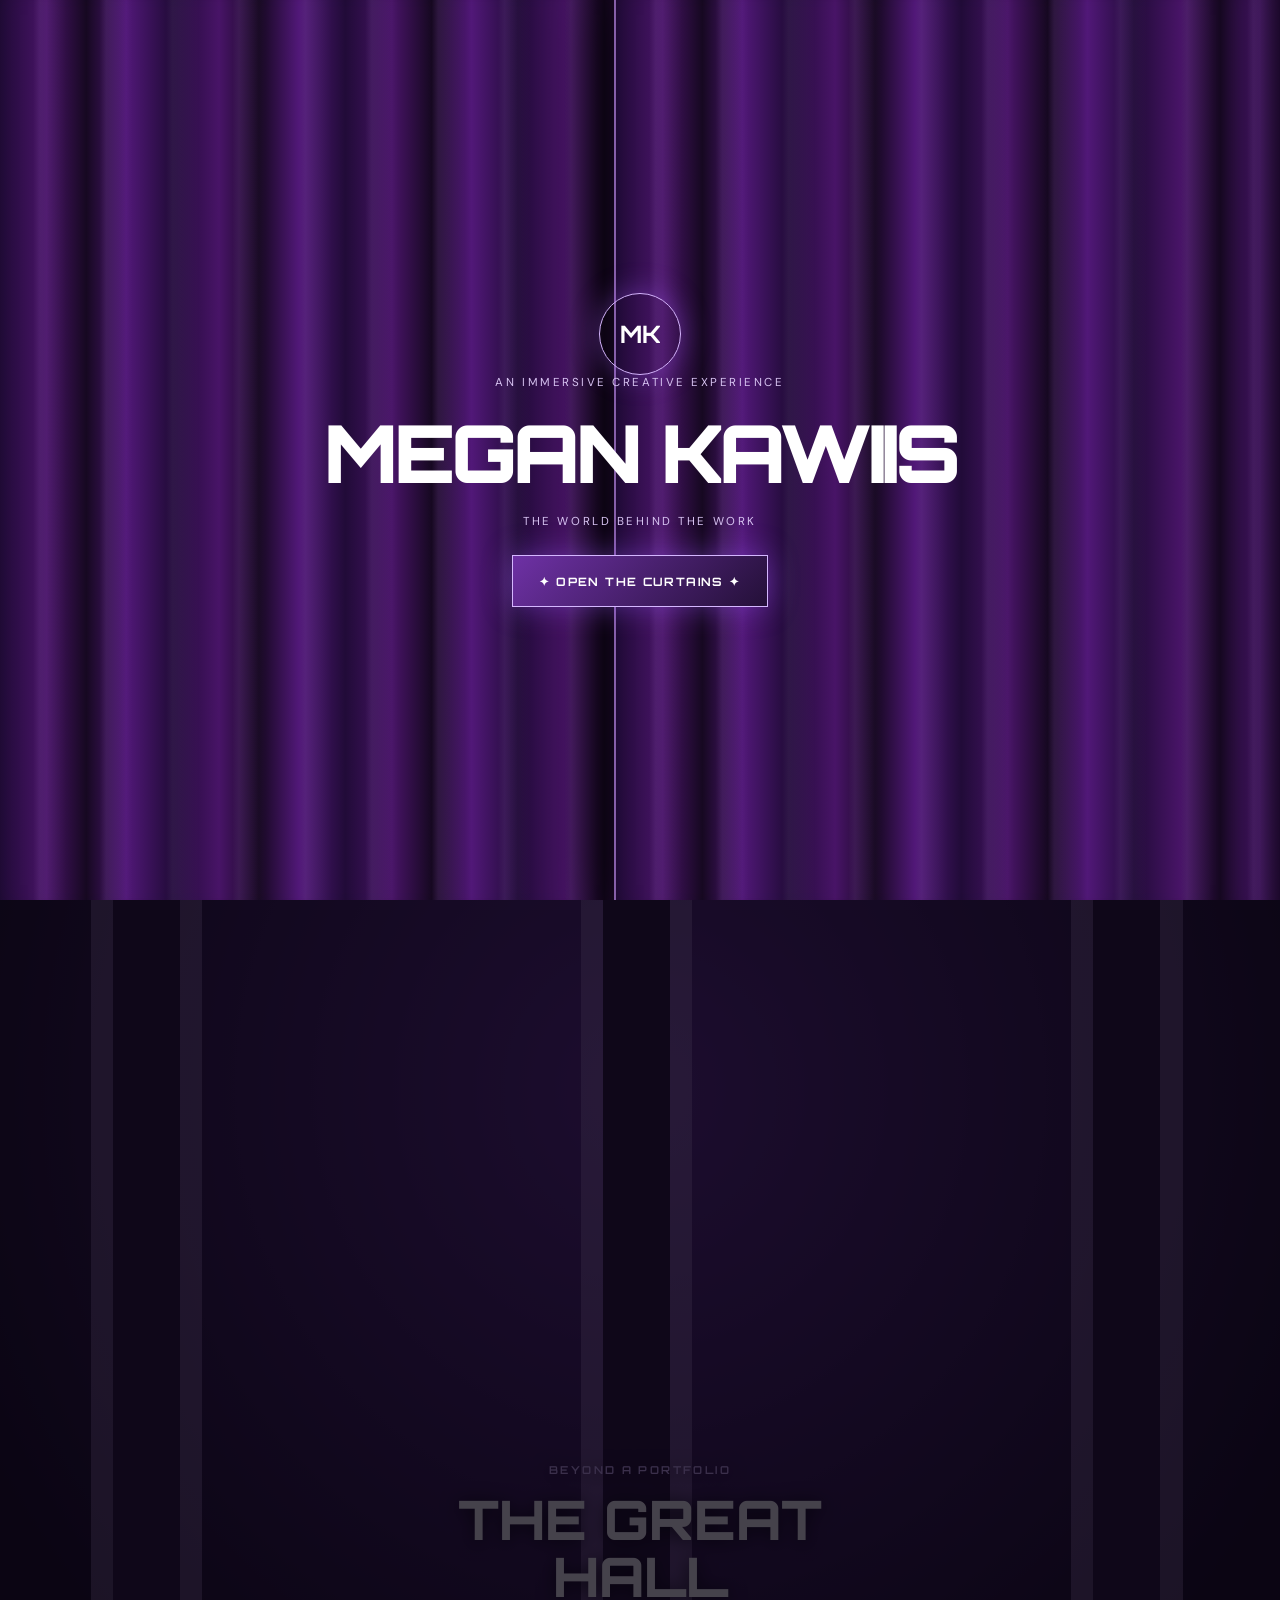
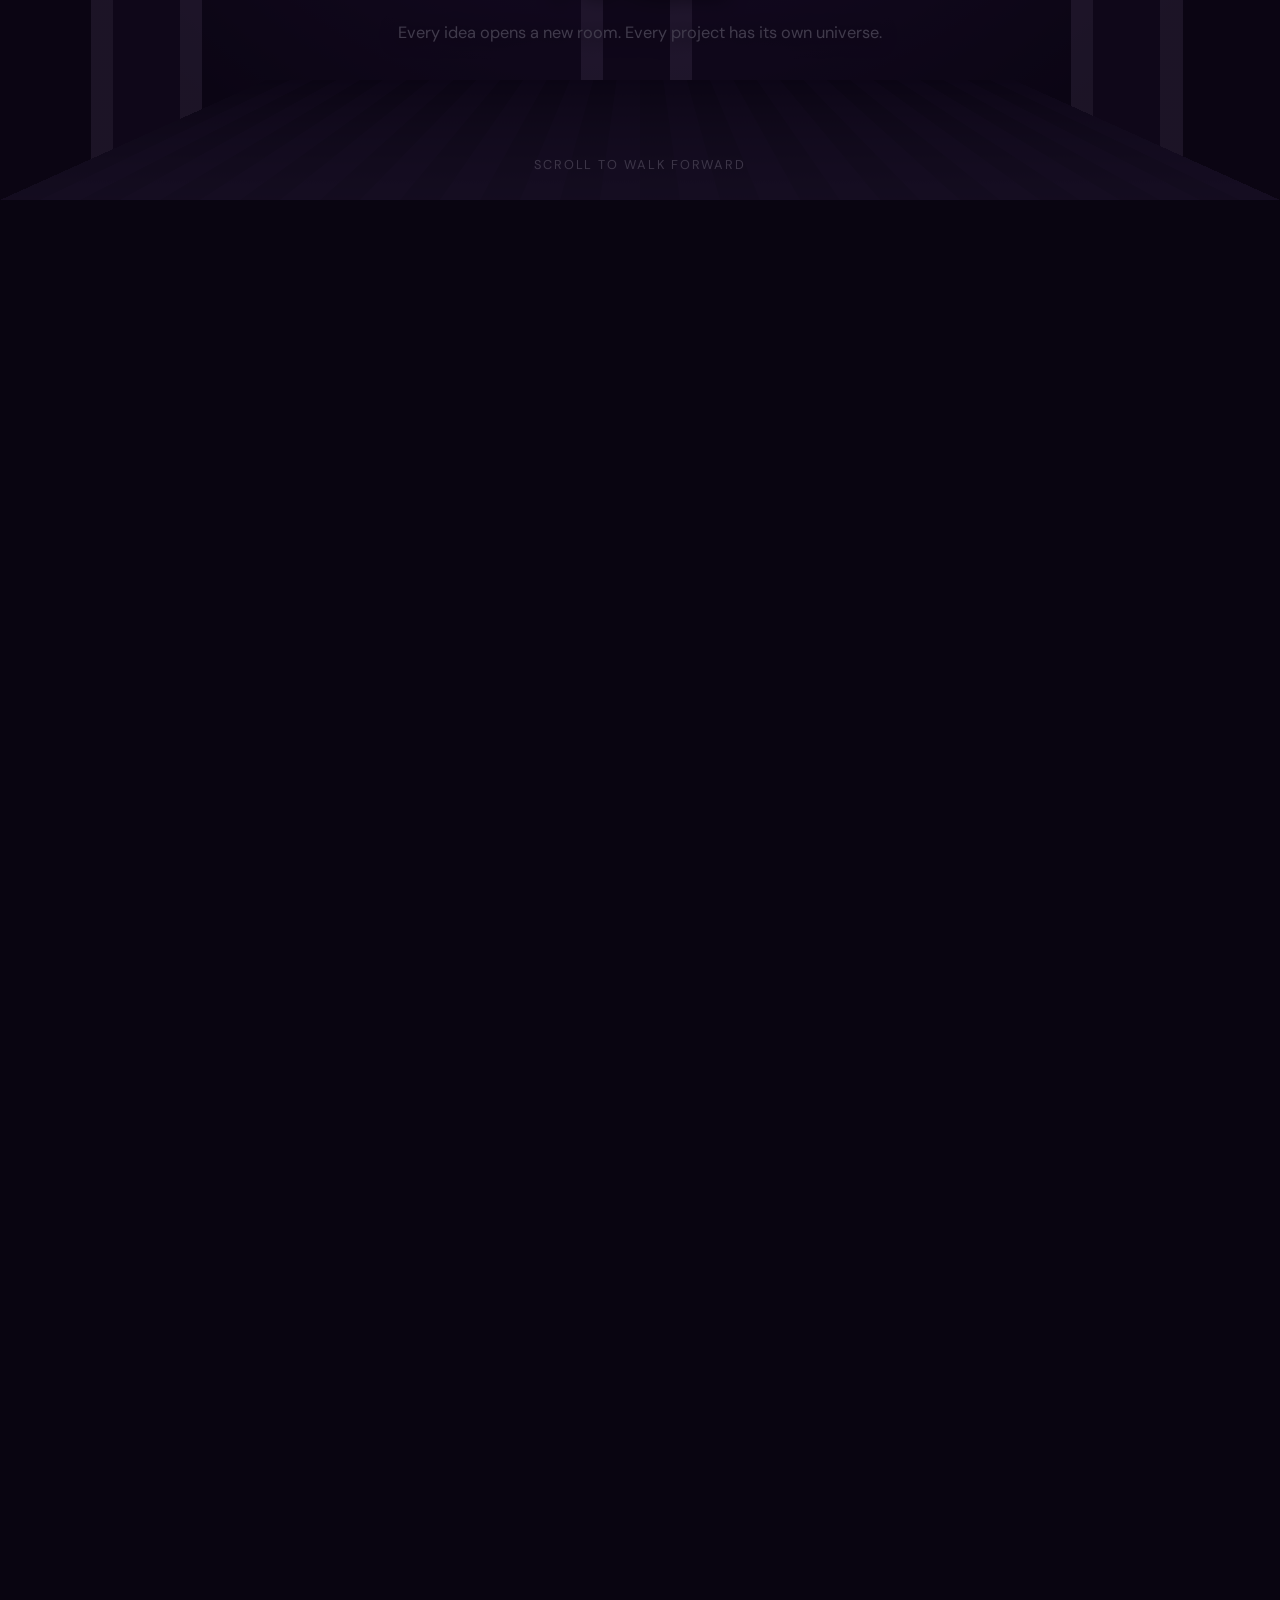
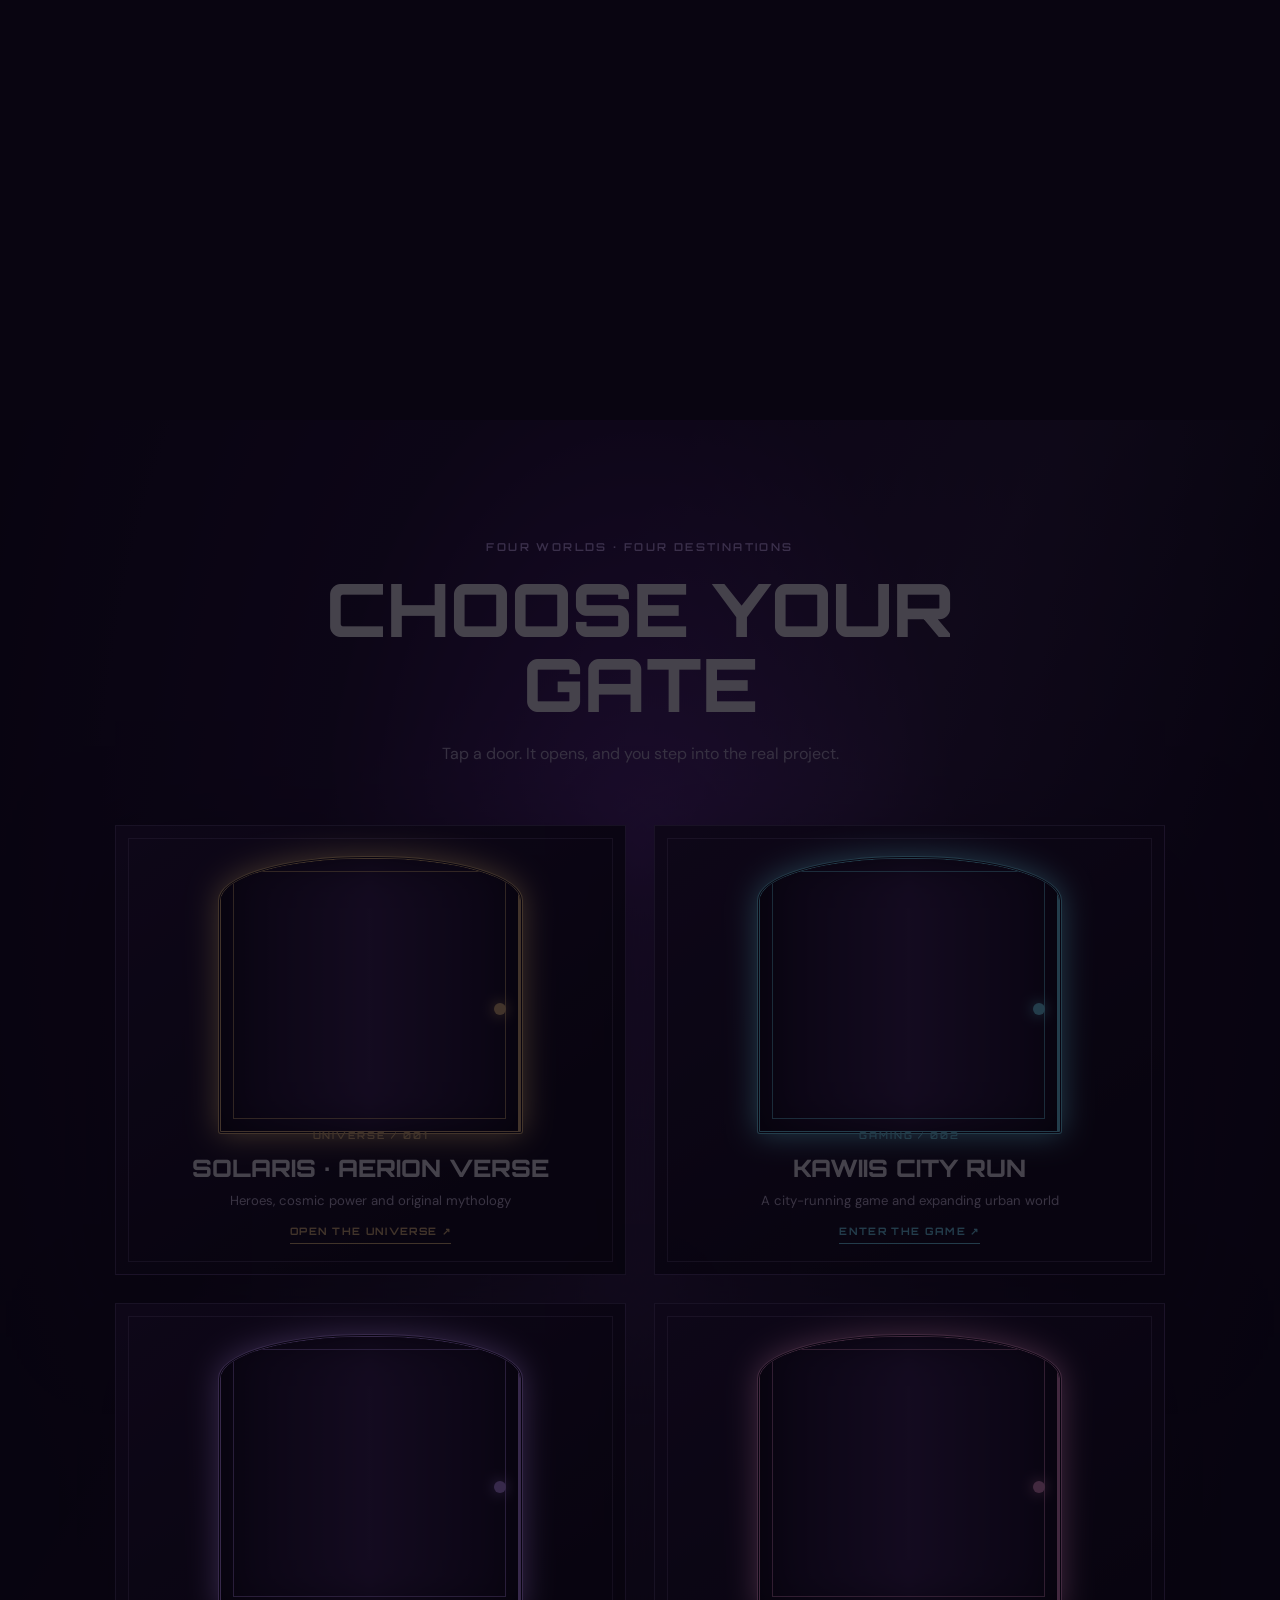
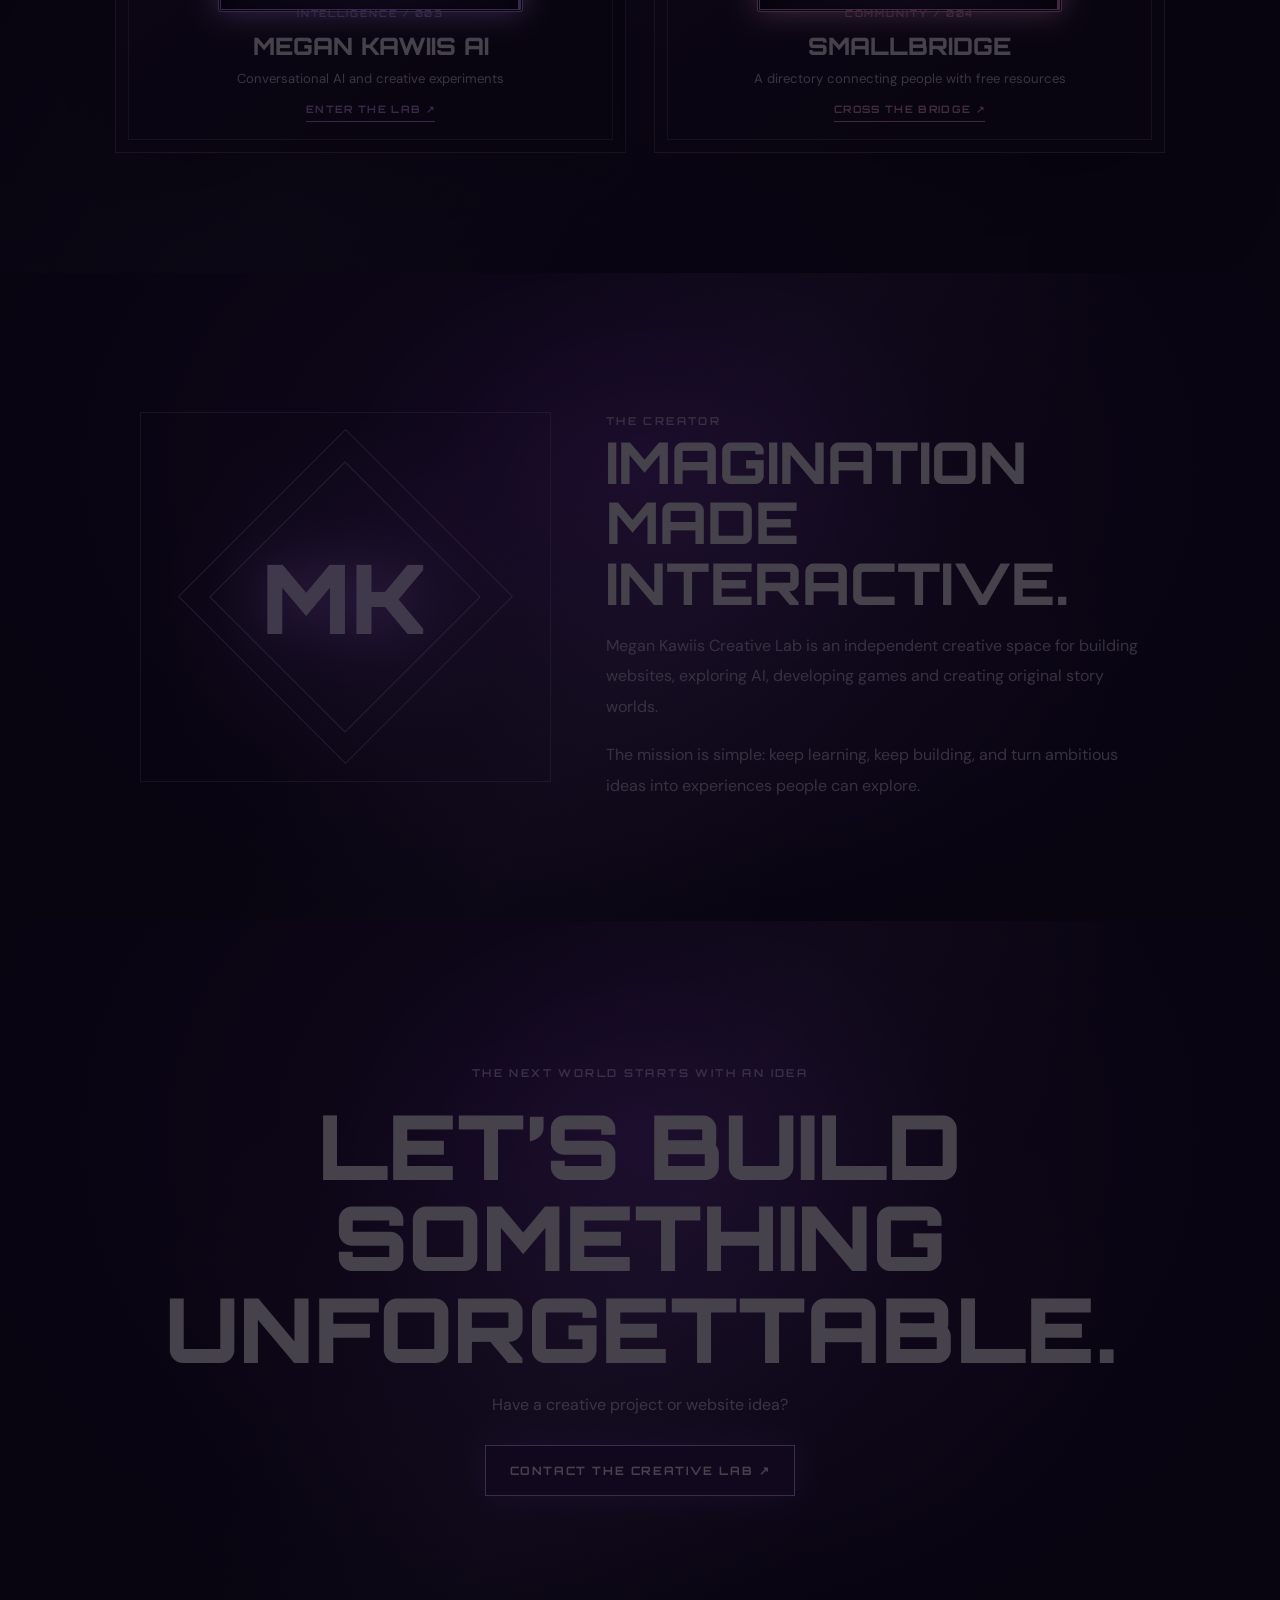
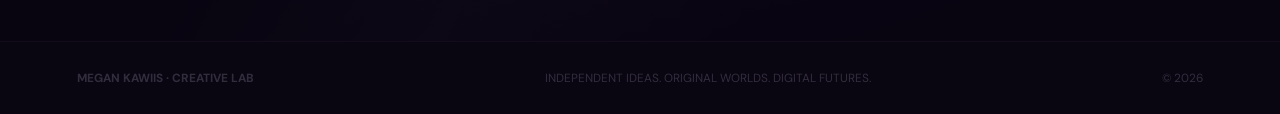
==== commit 1eeb3a43: "Update index.html" ====
--- a/index.html
+++ b/index.html
@@ -146,7 +146,7 @@
     <p>AN IMMERSIVE CREATIVE EXPERIENCE</p>
     <h1>MEGAN KAWIIS</h1>
     <p>THE WORLD BEHIND THE WORK</p>
-    <button class="btn" id="enter">✦ OPEN THE CURTAINS ✦</button>
+    <button class="btn" id="enter" type="button" onclick="var i=document.getElementById('intro');i.classList.add('open');document.getElementById('site').classList.add('ready');document.body.classList.remove('locked');setTimeout(function(){i.classList.add('gone')},2000)">✦ OPEN THE CURTAINS ✦</button>
   </div>
 </div>
 
@@ -238,32 +238,6 @@
 
 <button class="top" id="top" type="button" aria-label="Back to top">↑</button>
 
-<script>
-"use strict";
-var reduced = matchMedia("(prefers-reduced-motion: reduce)").matches;
-var $ = function (id) { return document.getElementById(id); };
-var intro = $("intro"), site = $("site");
-
-/* Curtains */
-function store(k, v) { try { if (v) sessionStorage.setItem(k, v); else return sessionStorage.getItem(k); } catch (e) {} }
-function openWorld(skip) {
-  intro.classList.add("open");
-  site.classList.add("ready");
-  document.body.classList.remove("locked");
-  setTimeout(function () { intro.classList.add("gone"); if (!skip) $("home").focus({ preventScroll: true }); }, skip || reduced ? 30 : 2000);
-  store("mkEntered", "yes");
-}
-$("enter").addEventListener("click", function () { openWorld(false); });
-if (store("mkEntered") === "yes") { intro.classList.add("open", "gone"); site.classList.add("ready"); document.body.classList.remove("locked"); }
-$("year").textContent = new Date().getFullYear();
-
-/* Scroll: progress bar, parallax, palace scenes */
-var bar = $("progress"), hint = $("hint"), hero = document.querySelector(".hero-c");
-var bgs = Array.prototype.slice.call(document.querySelectorAll(".wbg"));
-var scenes = Array.prototype.slice.call(document.querySelectorAll(".scene"));
-var world = $("world"), ticking = false;
-function clamp(v, a, b) { return Math.min(b, Math.max(a, v)); }
-function update() {
-  ticking = false;
-  var max = document.documentElement.scrollHeight - innerHeight;
-  bar.style.width = (max > 0 ? scrollY / max * 100 : 0) + "%";
+<script src="script.js" defer></script>
+</body>
+</html>
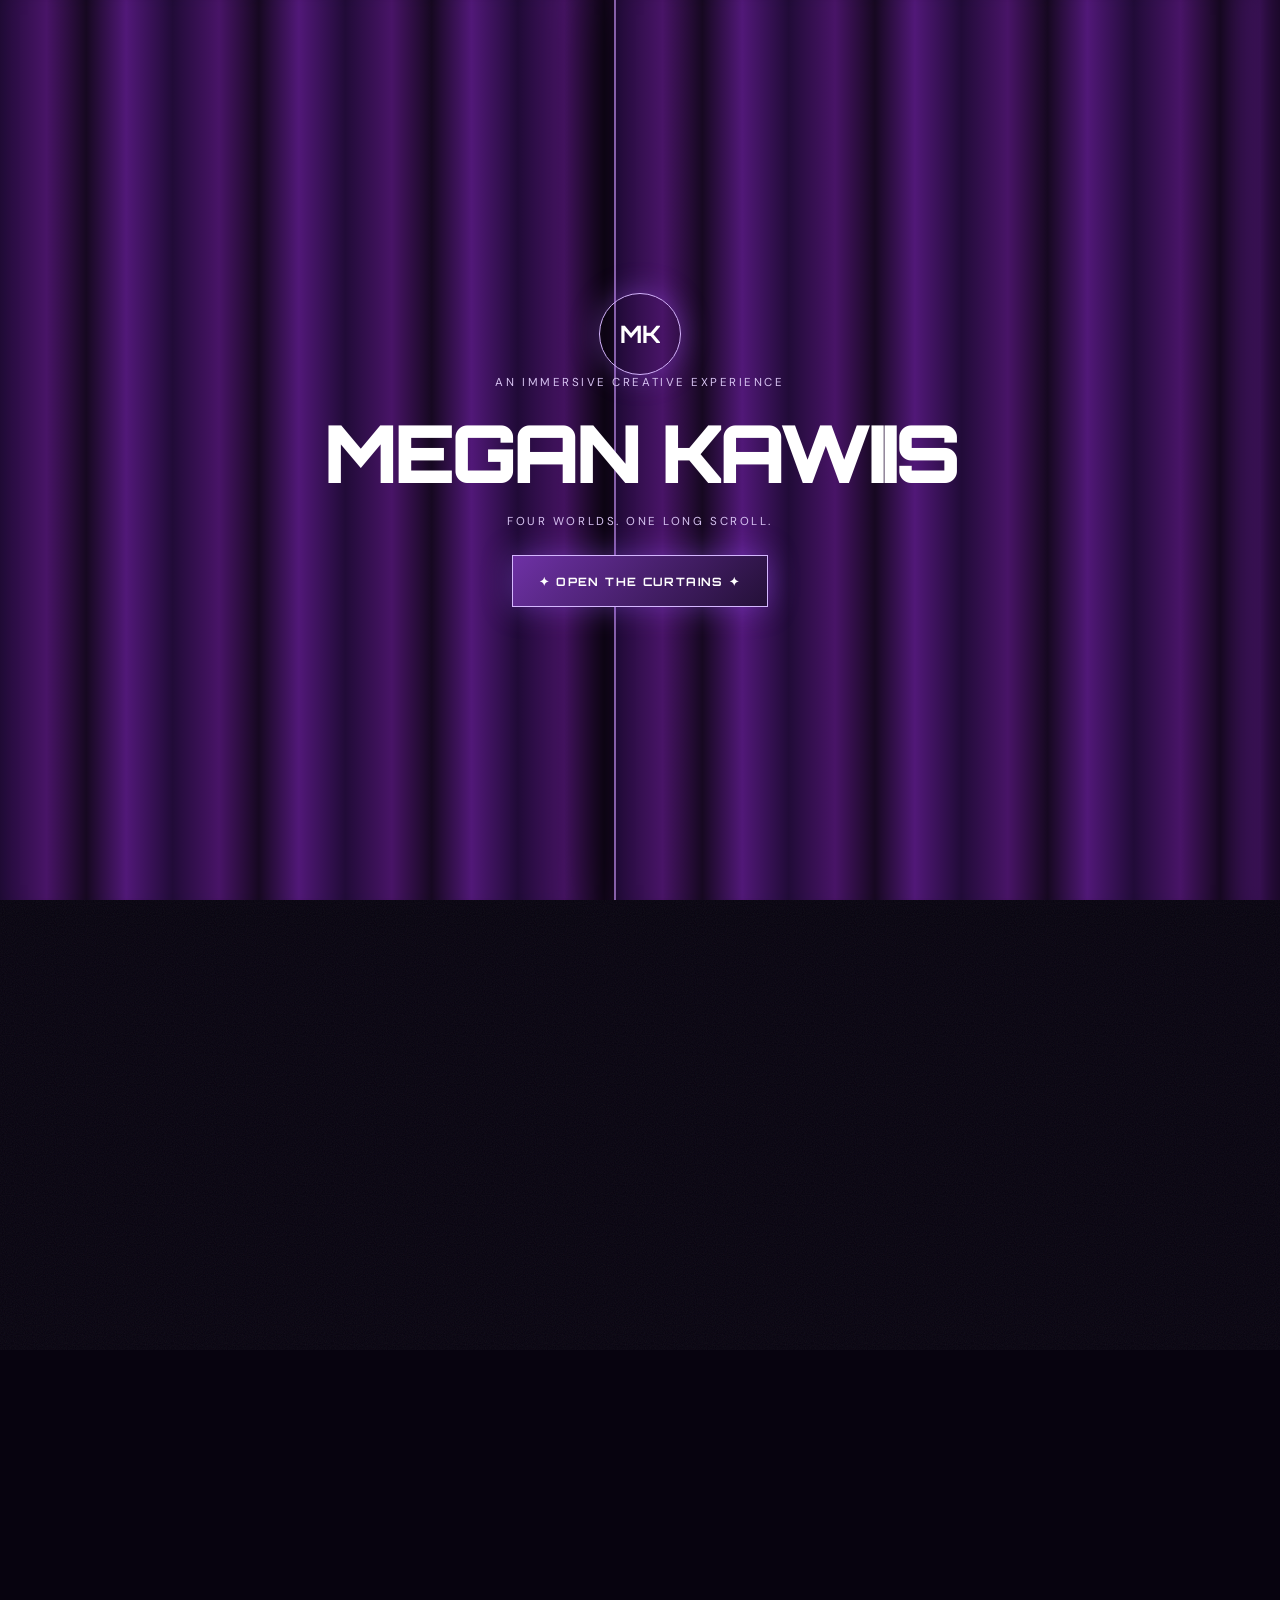
==== commit bac624ef: "Update index.html" ====
--- a/index.html
+++ b/index.html
@@ -3,241 +3,281 @@
 <head>
 <meta charset="UTF-8">
 <meta name="viewport" content="width=device-width,initial-scale=1,viewport-fit=cover">
-<meta name="theme-color" content="#090511">
-<meta name="description" content="Megan Kawiis Creative Lab: immersive digital worlds, AI, games and creative experiences.">
-<meta property="og:type" content="website">
-<meta property="og:title" content="Megan Kawiis Creative Lab | Enter Another World">
-<meta property="og:description" content="Walk through the palace and open one of four project gates.">
+<meta name="theme-color" content="#07030f">
+<meta name="description" content="Megan Kawiis Creative Lab: four cinematic journeys into original worlds, games, AI and community.">
 <title>Megan Kawiis Creative Lab | Enter Another World</title>
-<link rel="icon" href="data:image/svg+xml,<svg xmlns='http://www.w3.org/2000/svg' viewBox='0 0 64 64'><rect width='64' height='64' rx='14' fill='%23160c24'/><text x='32' y='42' font-size='28' text-anchor='middle' fill='%23d6b2ff' font-family='Arial' font-weight='700'>MK</text></svg>">
 <link rel="preconnect" href="https://fonts.googleapis.com">
 <link rel="preconnect" href="https://fonts.gstatic.com" crossorigin>
 <link href="https://fonts.googleapis.com/css2?family=DM+Sans:wght@400;500;700&family=Orbitron:wght@500;700;900&display=swap" rel="stylesheet">
 <style>
-:root{--bg:#090511;--violet:#a66aff;--silver:#eee8fa;--muted:#c3b8d6;--ori:Orbitron,"Trebuchet MS",sans-serif}
+:root{--ori:Orbitron,"Trebuchet MS",sans-serif;--muted:#c9bddb}
 *{box-sizing:border-box;margin:0;padding:0}
-html{scroll-behavior:smooth;scroll-padding-top:76px}
-body{background:var(--bg);color:#fff;font-family:"DM Sans",system-ui,sans-serif;overflow-x:hidden;-webkit-tap-highlight-color:transparent}
+html{scroll-padding-top:70px}
+body{background:#07030f;color:#fff;font-family:"DM Sans",system-ui,sans-serif;overflow-x:hidden;-webkit-tap-highlight-color:transparent}
 body.locked{overflow:hidden;height:100svh}
 a{color:inherit;text-decoration:none}
 button{font:inherit;color:inherit;cursor:pointer}
 :focus-visible{outline:3px solid #e4ceff;outline-offset:3px}
-.skip{position:fixed;left:8px;top:-60px;z-index:2000;background:#fff;color:#000;padding:10px 14px;border-radius:6px}
-.skip:focus{top:8px}
-#stars{position:fixed;inset:0;width:100%;height:100%;pointer-events:none;z-index:0;opacity:.55}
-.progress{position:fixed;top:0;left:0;height:3px;width:0;background:linear-gradient(90deg,#7c3dbe,#f2d5ff);z-index:100;box-shadow:0 0 15px #bd86ff}
-
-/* Curtains */
+#cv{position:fixed;inset:0;width:100%;height:100%;z-index:0}
+#poster{position:fixed;inset:0;width:100%;height:100%;object-fit:cover;object-position:68% center;z-index:1;opacity:0;pointer-events:none}
+.bar{position:fixed;top:0;left:0;height:3px;width:0;background:linear-gradient(90deg,#7c3dbe,#f2d5ff);z-index:100}
+header{position:fixed;top:0;left:0;right:0;z-index:50;padding:calc(14px + env(safe-area-inset-top)) 5vw 14px;display:flex;justify-content:space-between;align-items:center;background:linear-gradient(#07030fcc,#07030f00)}
+.brand{font:800 .72rem var(--ori);letter-spacing:.1em}.brand b{color:#c6a0ff}
+.hdr{font-size:.62rem;letter-spacing:.2em;color:#d1c2e6}
 .intro{position:fixed;inset:0;z-index:1000;background:#08040e;display:grid;place-items:center;overflow:hidden;transition:visibility 2s}
 .intro.gone{visibility:hidden;pointer-events:none}
 .cur{position:absolute;top:-3%;height:106%;width:52%;background:repeating-linear-gradient(90deg,#210b38 0,#481467 7%,#160821 13%,#511878 19%,#210b38 26%);box-shadow:inset -22px 0 35px #0009,0 0 70px #000;transition:transform 2s cubic-bezier(.72,0,.18,1);will-change:transform}
-.cur.l{left:0;border-right:2px solid #d9b7ff77}
-.cur.r{right:0;border-left:2px solid #d9b7ff77}
-.cur::after{content:"";position:absolute;inset:0;background:repeating-linear-gradient(90deg,transparent 0 5%,#d4a4ff14 6%,transparent 10%)}
-.intro.open .l{transform:translateX(-102%)}
-.intro.open .r{transform:translateX(102%)}
-.intro-c{position:relative;z-index:2;text-align:center;padding:24px;transition:opacity .7s,transform .7s}
-.intro.open .intro-c{opacity:0;transform:scale(.85)}
-.intro-c h1{font:900 clamp(2rem,8vw,5rem)/1 var(--ori);letter-spacing:-.05em;margin:22px 0}
-.intro-c p{color:#d8c4f2;font-size:.72rem;letter-spacing:.22em}
+.cur.l{left:0;border-right:2px solid #d9b7ff77}.cur.r{right:0;border-left:2px solid #d9b7ff77}
+.intro.open .l{transform:translateX(-102%)}.intro.open .r{transform:translateX(102%)}
+.ic{position:relative;z-index:2;text-align:center;padding:24px;transition:opacity .7s,transform .7s}
+.intro.open .ic{opacity:0;transform:scale(.85)}
+.ic h1{font:900 clamp(2rem,8vw,5rem)/1 var(--ori);letter-spacing:-.05em;margin:22px 0}
+.ic p{color:#d8c4f2;font-size:.72rem;letter-spacing:.22em}
 .seal{width:82px;height:82px;border:1px solid #d6b5ff;border-radius:50%;display:grid;place-items:center;margin:auto;font:700 1.5rem var(--ori);box-shadow:0 0 30px #a75cff66}
-.btn{margin-top:26px;padding:17px 26px;min-height:52px;border:1px solid #d5b7ff;background:linear-gradient(135deg,#6e31a5,#241038);font:700 .72rem var(--ori);letter-spacing:.12em;box-shadow:0 0 30px #9e57ff66;transition:transform .3s}
-.btn:hover{transform:translateY(-3px)}
-
-/* Site shell */
-.site{position:relative;z-index:2;opacity:.25;transition:opacity 1.4s}
-.site.ready{opacity:1}
-header{position:fixed;top:0;left:0;right:0;z-index:50;display:flex;align-items:center;justify-content:space-between;gap:12px;padding:calc(14px + env(safe-area-inset-top)) 5vw 14px;background:linear-gradient(#090511ee,#09051100);backdrop-filter:blur(10px)}
-.brand{font:800 .72rem var(--ori);letter-spacing:.1em}
-.brand b{color:#c6a0ff}
-.nav{display:flex;gap:22px;font-size:.75rem;color:#d4cce4}
-.nav a{padding:10px 2px}
-.nav a:hover{color:#d6b2ff}
-.sound{border:1px solid #a77bd988;background:#160d23cc;padding:10px 12px;font-size:.65rem;min-height:40px}
-.eyebrow{font:600 .68rem var(--ori);letter-spacing:.22em;color:#d4b4ff}
-.world{position:relative;isolation:isolate}
-.wbg{position:absolute;inset:0;z-index:-1;overflow:hidden;background:radial-gradient(ellipse at 50% 30%,#4e2079 0,#1b0c2b 35%,#080511 78%)}
-.wbg::before{content:"";position:absolute;inset:-10%;background:radial-gradient(ellipse at 50% 55%,#bd8aff22,transparent 45%),linear-gradient(120deg,transparent 35%,#d9baff14 50%,transparent 65%);transform:translateY(var(--shift,0px))}
-
-/* Hero */
-.hero{min-height:100svh;display:grid;place-items:center;text-align:center;padding:130px 20px 90px}
-.hero-c{max-width:950px;transform:translateY(var(--hs,0px))}
-.hero h2{font:900 clamp(2.6rem,10vw,8rem)/.95 var(--ori);letter-spacing:-.07em;margin:26px 0;text-shadow:0 10px 55px #a05aff77}
-.hero h2 span{display:block;color:transparent;-webkit-text-stroke:1px #e1d0ff}
-.hero p.cp{max-width:620px;margin:auto;color:var(--muted);font-size:1.05rem;line-height:1.8}
-.cue{display:inline-flex;align-items:center;gap:12px;margin-top:50px;color:#d1c2e6;font-size:.68rem;letter-spacing:.2em;padding:10px}
-.cue i{display:block;width:1px;height:45px;background:linear-gradient(#c99bff,transparent);animation:drop 1.6s infinite}
-@keyframes drop{0%,100%{transform:scaleY(.2)}50%{transform:scaleY(1)}}
-
-/* Palace journey */
-#world{height:480svh}
-.stage{position:sticky;top:0;height:100svh;overflow:hidden}
-.scene{position:absolute;inset:0;opacity:0;visibility:hidden;display:flex;align-items:flex-end;justify-content:center;padding:0 22px 17svh}
-.art{position:absolute;inset:-8%;transform:scale(var(--z,1));transform-origin:50% 62%;will-change:transform}
-.words{position:relative;text-align:center;max-width:32rem;text-shadow:0 2px 18px #000}
-.words h2{font:800 clamp(1.8rem,6.5vw,3.4rem)/1.05 var(--ori);margin:14px 0}
-.words p.t{color:#eadfff;line-height:1.7;font-size:1.02rem}
-.s1 .art{background:repeating-linear-gradient(90deg,transparent 0 13%,#e0b9ff55 13% 14.5%,#241036 14.5% 19%,#e0b9ff55 19% 20.5%,transparent 20.5% 33%),radial-gradient(ellipse at 50% 25%,#5b2a8c,#14091f 70%)}
-.s1::after{content:"";position:absolute;left:0;right:0;bottom:0;height:34%;background:linear-gradient(transparent,#c59aff33),repeating-linear-gradient(90deg,#150a22 0 40px,#1d0e2e 40px 80px);transform:perspective(320px) rotateX(48deg);transform-origin:bottom}
-.s2 .art{background:repeating-linear-gradient(90deg,transparent 0 11%,#76e9ff44 11% 11.4%),repeating-linear-gradient(0deg,transparent 0 14%,#76e9ff22 14% 14.4%),radial-gradient(ellipse at 50% 50%,#1c5a78,#0a1630 72%)}
-.s3 .art{background:radial-gradient(circle at 50% 36%,#fff3c4 0 4%,#f1c77c66 5% 16%,transparent 17%),radial-gradient(circle at 50% 36%,transparent 0 26%,#f1c77c55 26.4% 27%,transparent 27.4% 38%,#f1c77c33 38.4% 39%,transparent 39.4%),radial-gradient(2px 2px at 18% 22%,#fff 50%,transparent 51%),radial-gradient(2px 2px at 82% 18%,#fff 50%,transparent 51%),radial-gradient(1.5px 1.5px at 30% 70%,#fff 50%,transparent 51%),radial-gradient(2px 2px at 90% 62%,#fff 50%,transparent 51%),linear-gradient(#150f3a,#4a2160 75%,#a34a5a)}
-.s4 .art{background:radial-gradient(ellipse 18% 46% at 14% 100%,#c69aff55 0 70%,transparent 71%),radial-gradient(ellipse 18% 46% at 38% 100%,#76e9ff44 0 70%,transparent 71%),radial-gradient(ellipse 18% 46% at 62% 100%,#f1c77c55 0 70%,transparent 71%),radial-gradient(ellipse 18% 46% at 86% 100%,#f39bcf55 0 70%,transparent 71%),radial-gradient(ellipse at 50% 100%,#8b45d688,transparent 70%),linear-gradient(#150a24,#2a1240)}
-.hint{position:absolute;left:0;right:0;bottom:3svh;text-align:center;font-size:.8rem;letter-spacing:.15em;color:#d9c9ee;z-index:3;pointer-events:none;transition:opacity .4s}
-
-/* Gates */
-.section{padding:120px clamp(20px,7vw,100px);position:relative}
-.head{max-width:720px;margin:0 auto 56px;text-align:center}
-.title{font:800 clamp(2.1rem,6vw,4.6rem)/1.02 var(--ori);margin:18px 0}
-.head p.t{color:var(--muted);line-height:1.8}
-.doors{display:grid;grid-template-columns:repeat(2,minmax(0,1fr));gap:28px;max-width:1050px;margin:auto}
-.card{--d:#c7a0ff;min-height:450px;position:relative;display:block;overflow:hidden;border:1px solid #c8a5ff55;background:linear-gradient(145deg,#211132,#0b0712 75%);box-shadow:0 30px 90px #0008;isolation:isolate;transition:transform .5s,border-color .4s}
-.card::before{content:"";position:absolute;inset:12px;border:1px solid #d5b5ff44;pointer-events:none;z-index:4}
-.frame{position:absolute;left:20%;right:20%;top:30px;bottom:140px;perspective:800px;border:3px double var(--d);border-radius:48% 48% 3px 3px/16% 16% 3px 3px;overflow:hidden;box-shadow:0 0 30px var(--d);background:#0b0712}
-.light{position:absolute;inset:0;background:radial-gradient(circle at 50% 70%,#fff 0,var(--d) 30%,#0b0712 85%)}
-.leaf{position:absolute;inset:0;transform-origin:left center;transition:transform .85s cubic-bezier(.6,0,.2,1);background:linear-gradient(90deg,#10091c,#382050 50%,#10091c);box-shadow:inset 0 0 40px #000;border-right:2px solid var(--d)}
-.leaf::before{content:"";position:absolute;inset:12px;border:1px solid var(--d);border-radius:inherit;opacity:.7}
-.leaf i{position:absolute;right:12px;top:53%;width:12px;height:12px;border-radius:50%;background:var(--d);box-shadow:0 0 14px var(--d)}
-.card.open .leaf{transform:rotateY(-105deg)}
-.card.open{border-color:#fff;box-shadow:0 0 90px var(--d)}
-.label{position:absolute;bottom:30px;left:24px;right:24px;text-align:center;z-index:5}
-.label small{font:600 .6rem var(--ori);letter-spacing:.2em;color:var(--d)}
-.label h3{font:800 clamp(1.05rem,2.4vw,1.5rem) var(--ori);margin:9px 0}
-.label span{font-size:.82rem;color:#d0c5df;display:block}
-.act{display:inline-block;margin-top:12px;font:700 .64rem var(--ori);letter-spacing:.13em;color:var(--d);border-bottom:1px solid var(--d);padding:4px 0 6px}
-@media(hover:hover){.card:hover{transform:translateY(-8px);border-color:#e4ceff}.card:hover .leaf{transform:rotateY(-16deg)}.card.open:hover .leaf{transform:rotateY(-105deg)}}
-.solaris{--d:#f1c77c}.game{--d:#76e9ff}.ai{--d:#c69aff}.bridge{--d:#f39bcf}
-
-/* About + contact */
-.about{max-width:1000px;margin:auto;display:grid;grid-template-columns:1fr 1.3fr;gap:55px;align-items:center}
-.mono{min-height:370px;display:grid;place-items:center;border:1px solid #c9a5ff55;background:radial-gradient(circle,#9d61d944,transparent 65%);position:relative;overflow:hidden}
-.mono strong{font:900 6rem var(--ori);color:#eadbff;text-shadow:0 0 55px #b77bff}
-.mono::before,.mono::after{content:"";position:absolute;width:190px;height:190px;border:1px solid #d5b4ff88;transform:rotate(45deg);animation:spin 24s linear infinite}
-.mono::after{width:235px;height:235px;animation-direction:reverse}
-@keyframes spin{to{transform:rotate(405deg)}}
-.about h2{font:800 clamp(1.9rem,5vw,3.6rem)/1.05 var(--ori)}
-.about p{color:var(--muted);line-height:1.9;margin-top:18px}
-.contact{min-height:80vh;display:grid;place-items:center;text-align:center;padding:100px 20px;background:radial-gradient(ellipse at center,#48216d88,transparent 60%)}
-.contact h2{font:900 clamp(2.2rem,8vw,5.6rem)/1.02 var(--ori);margin:20px 0}
-.contact p.t{color:#d0c6df}
-.mail{display:inline-block;margin-top:30px;padding:17px 24px;border:1px solid #d3b2ff;background:#30164a;box-shadow:0 0 35px #a65aff55;font:700 .72rem var(--ori);letter-spacing:.14em}
-footer{padding:28px 6vw;border-top:1px solid #b58be933;color:#b3a9c3;display:flex;justify-content:space-between;gap:15px;flex-wrap:wrap;font-size:.74rem}
-.top{position:fixed;right:16px;bottom:calc(16px + env(safe-area-inset-bottom));z-index:40;width:48px;height:48px;border:1px solid #b98be9aa;background:#160c24e6;border-radius:50%;font-size:1.1rem}
-.reveal{opacity:0;transform:translateY(32px);transition:opacity .9s,transform .9s}
-.reveal.visible{opacity:1;transform:none}
-
-@media(max-width:700px){
-header{padding-left:14px;padding-right:14px}.nav{gap:10px;font-size:.62rem}.brand{font-size:.58rem}.brand b{display:none}.sound{padding:8px;font-size:.55rem}
-.section{padding:84px 16px}.doors{grid-template-columns:1fr;gap:20px}.card{min-height:430px}
-.about{grid-template-columns:1fr;gap:34px}.mono{min-height:260px}.mono strong{font-size:4.4rem}
-footer{flex-direction:column}}
-@media(prefers-reduced-motion:reduce){*,*::before,*::after{animation:none!important;transition-duration:.01s!important;scroll-behavior:auto!important}.reveal{opacity:1;transform:none}.art{transform:none!important}}
+.btn,.go{display:inline-block;padding:17px 26px;min-height:52px;border:1px solid #d5b7ff;background:linear-gradient(135deg,#6e31a5,#241038);font:700 .72rem var(--ori);letter-spacing:.12em;box-shadow:0 0 30px #9e57ff66}
+.btn{margin-top:26px}
+.site{position:relative;z-index:2;opacity:.2;transition:opacity 1.4s}.site.ready{opacity:1}
+.eyebrow{font:600 .68rem var(--ori);letter-spacing:.22em;color:#e1caff;text-shadow:0 2px 12px #000}
+.hero{min-height:100svh;display:grid;place-items:center;text-align:center;padding:120px 20px 80px}
+.hero h2{font:900 clamp(2.6rem,10vw,8rem)/.95 var(--ori);letter-spacing:-.07em;margin:26px 0;text-shadow:0 10px 55px #a05aff88}
+.hero h2 span{display:block;color:transparent;-webkit-text-stroke:1px #e8dbff}
+.hero p.cp{max-width:600px;margin:auto;color:var(--muted);font-size:1.05rem;line-height:1.8}
+.cue{display:inline-block;margin-top:46px;color:#d1c2e6;font-size:.68rem;letter-spacing:.2em;padding:12px}
+.ch{height:420svh;position:relative}
+.pin{position:sticky;top:0;height:100svh;display:grid;place-items:center;text-align:center;padding:0 22px}
+.pin>*{grid-area:1/1;opacity:0;will-change:transform,opacity}
+.pin h2{font:900 clamp(2rem,8.5vw,5rem)/1.04 var(--ori);margin:14px 0;text-shadow:0 4px 30px #000b}
+.pin p.t{max-width:30rem;margin:auto;color:#efe6ff;line-height:1.7;text-shadow:0 2px 16px #000}
+.pin .go{align-self:end;margin-bottom:calc(11svh + env(safe-area-inset-bottom));background:linear-gradient(135deg,#f6d58a,#c9912e);color:#241608;border-color:#fff3d0;box-shadow:0 0 40px #f1c77c88}
+.contact{min-height:90svh;display:grid;place-items:center;text-align:center;padding:100px 20px;background:radial-gradient(ellipse at center,#48216d99,transparent 62%)}
+.contact h2{font:900 clamp(2.2rem,8vw,5.4rem)/1.02 var(--ori);margin:20px 0}
+.contact p.t{color:var(--muted)}
+footer{padding:26px 6vw;border-top:1px solid #b58be933;color:#b3a9c3;display:flex;justify-content:space-between;gap:12px;flex-wrap:wrap;font-size:.74rem;background:#07030f}
+.fx{position:fixed;inset:0;z-index:3;pointer-events:none;background:radial-gradient(ellipse at center,transparent 55%,rgba(0,0,0,.6) 100%)}
+.fx::after{content:"";position:absolute;inset:-50%;opacity:.07;mix-blend-mode:overlay;background:url("data:image/svg+xml,%3Csvg xmlns='http://www.w3.org/2000/svg' width='160' height='160'%3E%3Cfilter id='n'%3E%3CfeTurbulence type='fractalNoise' baseFrequency='.9' numOctaves='2' stitchTiles='stitch'/%3E%3C/filter%3E%3Crect width='100%25' height='100%25' filter='url(%23n)'/%3E%3C/svg%3E");animation:gr .5s steps(4) infinite}
+@keyframes gr{0%{transform:translate(0,0)}25%{transform:translate(-3%,2%)}50%{transform:translate(2%,-3%)}75%{transform:translate(-2%,-1%)}100%{transform:translate(3%,3%)}}
+@media(max-width:700px){.brand b{display:none}footer{flex-direction:column}}
+@media(prefers-reduced-motion:reduce){.fx::after{animation:none}.cur,.ic,.site{transition-duration:.01s}}
 </style>
-<noscript><style>.intro{display:none}.site{opacity:1}.reveal{opacity:1;transform:none}body.locked{overflow:auto;height:auto}#world{height:auto}.stage{position:static;height:auto}.scene{position:static;opacity:1;visibility:visible;padding:60px 22px}.art{display:none}</style></noscript>
+<noscript><style>.intro{display:none}.site{opacity:1}body.locked{overflow:auto;height:auto}.ch{height:auto}.pin{position:static;height:auto;padding:60px 22px}.pin>*{opacity:1}</style></noscript>
 </head>
 <body class="locked">
-<a class="skip" href="#home">Skip to content</a>
-<div class="progress" id="progress"></div>
-<canvas id="stars" aria-hidden="true"></canvas>
+<canvas id="cv" aria-hidden="true"></canvas>
+<img id="poster" src="solaris.jpg" alt="Solaris, the living sun" onerror="this.remove()">
+<div class="fx" aria-hidden="true"></div>
+<div class="bar" id="bar"></div>
 
 <div class="intro" id="intro">
   <div class="cur l"></div><div class="cur r"></div>
-  <div class="intro-c">
+  <div class="ic">
     <div class="seal">MK</div>
     <p>AN IMMERSIVE CREATIVE EXPERIENCE</p>
     <h1>MEGAN KAWIIS</h1>
-    <p>THE WORLD BEHIND THE WORK</p>
+    <p>FOUR WORLDS. ONE LONG SCROLL.</p>
     <button class="btn" id="enter" type="button" onclick="var i=document.getElementById('intro');i.classList.add('open');document.getElementById('site').classList.add('ready');document.body.classList.remove('locked');setTimeout(function(){i.classList.add('gone')},2000)">✦ OPEN THE CURTAINS ✦</button>
   </div>
 </div>
 
 <div class="site" id="site">
-<header>
-  <a class="brand" href="#home">MEGAN KAWIIS <b>◆ CREATIVE LAB</b></a>
-  <nav class="nav" aria-label="Main"><a href="#world">THE WORLD</a><a href="#gates">GATES</a><a href="#contact">CONTACT</a></nav>
-  <button class="sound" id="sound" type="button">SOUND: OFF</button>
-</header>
-
+<header><a class="brand" href="#home">MEGAN KAWIIS <b>◆ CREATIVE LAB</b></a><span class="hdr">SCROLL TO TRAVEL</span></header>
 <main>
-<section class="hero world" id="home" tabindex="-1">
-  <div class="wbg"></div>
-  <div class="hero-c">
+<section class="hero" id="home">
+  <div>
     <p class="eyebrow">INDEPENDENT DIGITAL CREATIVE LAB</p>
     <h2>ENTER THE <span>UNIMAGINED.</span></h2>
-    <p class="cp">A creator’s world of digital experiences, artificial intelligence, games and original universes. Don’t just view the work. Step inside it.</p>
-    <a class="cue" href="#world"><i></i> SCROLL TO DESCEND</a>
+    <p class="cp">Four worlds. Each one is a journey. Scroll slowly and let the screen take you there.</p>
+    <a class="cue" href="#c0">SCROLL TO DESCEND ↓</a>
   </div>
 </section>
 
-<section id="world" aria-label="Palace journey">
-  <div class="stage">
-    <div class="scene s1"><div class="art"></div><div class="words"><p class="eyebrow">BEYOND A PORTFOLIO</p><h2>THE GREAT HALL</h2><p class="t">Every idea opens a new room. Every project has its own universe.</p></div></div>
-    <div class="scene s2"><div class="art"></div><div class="words"><p class="eyebrow">KEEP WALKING</p><h2>THE CRYSTAL CORRIDOR</h2><p class="t">Code, design and stories meet here and turn into things you can use.</p></div></div>
-    <div class="scene s3"><div class="art"></div><div class="words"><p class="eyebrow">LOOK UP</p><h2>THE OBSERVATORY</h2><p class="t">From up here you can see every world being built, and the four ways in.</p></div></div>
-    <div class="scene s4"><div class="art"></div><div class="words"><p class="eyebrow">ALMOST THERE</p><h2>THE GATE COURT</h2><p class="t">Four gates stand ahead. Keep scrolling and choose one.</p></div></div>
-    <div class="hint" id="hint">SCROLL TO WALK FORWARD</div>
-  </div>
-</section>
-
-<section class="section world" id="gates">
-  <div class="wbg"></div>
-  <div class="head reveal">
-    <p class="eyebrow">FOUR WORLDS · FOUR DESTINATIONS</p>
-    <h2 class="title">CHOOSE YOUR GATE</h2>
-    <p class="t">Tap a door. It opens, and you step into the real project.</p>
-  </div>
-  <div class="doors">
-    <a class="card solaris reveal" href="https://metrinewesakania-beep.github.io/solaris-aerion-verse/" aria-label="Open Solaris, Aerion Verse">
-      <div class="frame"><div class="light"></div><div class="leaf"><i></i></div></div>
-      <div class="label"><small>UNIVERSE / 001</small><h3>SOLARIS · AERION VERSE</h3><span>Heroes, cosmic power and original mythology</span><b class="act">OPEN THE UNIVERSE ↗</b></div>
-    </a>
-    <a class="card game reveal" href="https://metrinewesakania-beep.github.io/Kawii-chase-by-megan/" aria-label="Open the game">
-      <div class="frame"><div class="light"></div><div class="leaf"><i></i></div></div>
-      <div class="label"><small>GAMING / 002</small><h3>KAWIIS CITY RUN</h3><span>A city-running game and expanding urban world</span><b class="act">ENTER THE GAME ↗</b></div>
-    </a>
-    <a class="card ai reveal" href="https://megan-kawiis-ai.onrender.com" aria-label="Open Megan Kawiis AI">
-      <div class="frame"><div class="light"></div><div class="leaf"><i></i></div></div>
-      <div class="label"><small>INTELLIGENCE / 003</small><h3>MEGAN KAWIIS AI</h3><span>Conversational AI and creative experiments</span><b class="act">ENTER THE LAB ↗</b></div>
-    </a>
-    <a class="card bridge reveal" href="https://metrinewesakania-beep.github.io/smallbridge/" aria-label="Open SmallBridge">
-      <div class="frame"><div class="light"></div><div class="leaf"><i></i></div></div>
-      <div class="label"><small>COMMUNITY / 004</small><h3>SMALLBRIDGE</h3><span>A directory connecting people with free resources</span><b class="act">CROSS THE BRIDGE ↗</b></div>
-    </a>
-  </div>
-</section>
-
-<section class="section world">
-  <div class="wbg"></div>
-  <div class="about">
-    <div class="mono reveal" aria-hidden="true"><strong>MK</strong></div>
-    <div class="reveal">
-      <p class="eyebrow">THE CREATOR</p>
-      <h2>IMAGINATION<br>MADE INTERACTIVE.</h2>
-      <p>Megan Kawiis Creative Lab is an independent creative space for building websites, exploring AI, developing games and creating original story worlds.</p>
-      <p>The mission is simple: keep learning, keep building, and turn ambitious ideas into experiences people can explore.</p>
-    </div>
-  </div>
-</section>
-
-<section class="contact world" id="contact">
-  <div class="wbg"></div>
-  <div class="reveal">
+<section class="ch" id="c0"><div class="pin">
+  <div data-a="0,.22"><p class="eyebrow">CHAPTER 01 · SOLARIS</p><h2>LEAVE THE<br>EARTH BEHIND</h2></div>
+  <div data-a=".3,.62"><h2>PAST THE MOON.<br>THROUGH THE DARK.</h2><p class="t">Toward a star that is alive.</p></div>
+  <div data-a=".66,.78"><p class="eyebrow">AERION VERSE</p><h2>THE LIVING SUN</h2></div>
+  <a class="go" data-a=".9,1" href="https://metrinewesakania-beep.github.io/solaris-aerion-verse/">ENTER SOLARIS ↗</a>
+</div></section>
+
+<section class="ch" id="c1"><div class="pin">
+  <div data-a="0,.2"><p class="eyebrow">CHAPTER 02 · KAWIIS CITY RUN</p><h2>DROP OUT<br>OF ORBIT</h2></div>
+  <div data-a=".26,.5"><h2>THROUGH<br>THE CLOUDS</h2></div>
+  <div data-a=".58,.84"><h2>WELCOME TO THE<br>SKATE CITY</h2><p class="t">Neon streets. No brakes.</p></div>
+  <a class="go" data-a=".88,1" href="https://metrinewesakania-beep.github.io/Kawii-chase-by-megan/">ENTER THE GAME ↗</a>
+</div></section>
+
+<section class="ch" id="c2"><div class="pin">
+  <div data-a="0,.2"><p class="eyebrow">CHAPTER 03 · MEGAN KAWIIS AI</p><h2>DIVE INTO<br>THE NETWORK</h2></div>
+  <div data-a=".3,.58"><h2>EVERY LIGHT<br>IS AN IDEA</h2></div>
+  <div data-a=".64,.84"><p class="t">Conversation, experiments and a lab that keeps learning.</p></div>
+  <a class="go" data-a=".88,1" href="https://megan-kawiis-ai.onrender.com">ENTER THE LAB ↗</a>
+</div></section>
+
+<section class="ch" id="c3"><div class="pin">
+  <div data-a="0,.2"><p class="eyebrow">CHAPTER 04 · SMALLBRIDGE</p><h2>TWO SIDES.<br>ONE GAP.</h2></div>
+  <div data-a=".26,.58"><h2>BUILD THE<br>BRIDGE</h2></div>
+  <div data-a=".74,.86"><p class="t">Free learning, skills and services, one crossing away.</p></div>
+  <a class="go" data-a=".9,1" href="https://metrinewesakania-beep.github.io/smallbridge/">CROSS THE BRIDGE ↗</a>
+</div></section>
+
+<section class="contact" id="contact">
+  <div>
     <p class="eyebrow">THE NEXT WORLD STARTS WITH AN IDEA</p>
     <h2>LET’S BUILD<br>SOMETHING<br>UNFORGETTABLE.</h2>
     <p class="t">Have a creative project or website idea?</p>
-    <a class="mail" href="mailto:metrinewesakania@gmail.com">CONTACT THE CREATIVE LAB ↗</a>
+    <a class="btn" href="mailto:metrinewesakania@gmail.com">CONTACT THE CREATIVE LAB ↗</a>
   </div>
 </section>
 </main>
-
-<footer>
-  <strong>MEGAN KAWIIS · CREATIVE LAB</strong>
-  <span>INDEPENDENT IDEAS. ORIGINAL WORLDS. DIGITAL FUTURES.</span>
-  <span>© <span id="year"></span></span>
-</footer>
+<footer><strong>MEGAN KAWIIS · CREATIVE LAB</strong><span>© <span id="yr"></span> ORIGINAL WORLDS. DIGITAL FUTURES.</span></footer>
 </div>
 
-<button class="top" id="top" type="button" aria-label="Back to top">↑</button>
-
-<script src="script.js" defer></script>
-</body>
-</html>
+<script>
+"use strict";
+var $=function(i){return document.getElementById(i)};
+var reduced=matchMedia("(prefers-reduced-motion: reduce)").matches;
+var intro=$("intro"),site=$("site");
+function ss(k,v){try{if(v)sessionStorage.setItem(k,v);else return sessionStorage.getItem(k)}catch(e){}}
+$("enter").addEventListener("click",function(){ss("mk","1")});
+if(ss("mk")==="1"){intro.classList.add("open","gone");site.classList.add("ready");document.body.classList.remove("locked")}
+$("yr").textContent=new Date().getFullYear();
+
+var cv=$("cv"),cx=cv.getContext("2d"),poster=$("poster"),bar=$("bar"),W,H,dpr;
+function rs(){dpr=Math.min(devicePixelRatio||1,1.5);W=innerWidth;H=innerHeight;cv.width=W*dpr;cv.height=H*dpr}
+rs();addEventListener("resize",rs);
+function clamp(v,a,b){return Math.min(b,Math.max(a,v))}
+function S(a,b,x){x=clamp((x-a)/(b-a),0,1);return x*x*(3-2*x)}
+function R(n){n=Math.sin(n*127.1)*43758.5;return n-Math.floor(n)}
+function rg(x,y,r,st){r=Math.max(r,.1);var g=cx.createRadialGradient(x,y,0,x,y,r);st.forEach(function(s){g.addColorStop(s[0],s[1])});cx.fillStyle=g;cx.beginPath();cx.arc(x,y,r,0,6.283);cx.fill()}
+var stars=[];for(var i=0;i<220;i++)stars.push({x:(R(i)-.5)*2,y:(R(i+500)-.5)*2,z:R(i+900)});
+function warp(t,len,a){cx.save();cx.globalAlpha*=a;cx.strokeStyle="#fff";cx.lineWidth=1.2;cx.beginPath();
+  stars.forEach(function(s){var z=((s.z-t)%1+1)%1+.02,z2=z+len;
+    cx.moveTo(W/2+s.x*W*.09/z,H/2+s.y*H*.09/z);cx.lineTo(W/2+s.x*W*.09/z2,H/2+s.y*H*.09/z2)});
+  cx.stroke();cx.restore()}
+
+var TX={};["earth","sun"].forEach(function(n){var im=new Image();im.onload=function(){TX[n]=im};im.src=n+".jpg"});
+
+function earth(x,y,r,rot,tm){
+  rg(x,y,r*1.09,[[.88,"rgba(110,180,255,.6)"],[1,"rgba(110,180,255,0)"]]);
+  cx.save();cx.beginPath();cx.arc(x,y,r,0,6.283);cx.clip();
+  rg(x,y,r,[[0,"#2a78e0"],[1,"#0a2f78"]]);
+  if(TX.earth){var o=((rot*4*r)%(4*r)+4*r)%(4*r);cx.drawImage(TX.earth,x-r-o,y-r,4*r,2*r);cx.drawImage(TX.earth,x-r-o+4*r,y-r,4*r,2*r)}
+  else for(var k=0;k<10;k++){var X=x+((((R(k)*2+rot*.8)%2)+2)%2-1)*r*1.05,Y=y+(R(k+20)-.5)*r*1.3;
+    cx.fillStyle=R(k+40)>.5?"#3f8a4a":"#a08c52";
+    for(var m=0;m<4;m++){cx.beginPath();cx.ellipse(X+(R(k*4+m)-.5)*r*.25,Y+(R(k*4+m+60)-.5)*r*.2,r*(.06+.14*R(k+m)),r*(.04+.09*R(k+m+7)),R(k+m)*3,0,6.283);cx.fill()}}
+  cx.fillStyle="rgba(255,255,255,.4)";
+  for(k=0;k<26;k++){var px=x+((((R(k+80)*2+rot*1.5)%2)+2)%2-1)*r*1.05,py=y+(R(k+120)-.5)*r*1.6;
+    cx.beginPath();cx.ellipse(px,py,r*(.05+.14*R(k+9)),r*(.015+.03*R(k+3)),R(k)*.6,0,6.283);cx.fill()}
+  rg(x-r*.35,y-r*.35,r*1.7,[[0,"rgba(0,0,0,0)"],[.55,"rgba(0,6,28,.4)"],[1,"rgba(0,0,12,.92)"]]);
+  cx.fillStyle="rgba(255,205,120,.8)";
+  for(k=0;k<50;k++){var a=R(k+200)*6.283,d=Math.sqrt(R(k+300))*r;if(Math.cos(a)<.1||Math.sin(a)<.1)continue;
+    cx.fillRect(x+Math.cos(a)*d,y+Math.sin(a)*d,1.6,1.6)}
+  cx.restore()}
+
+function sun(x,y,r,tm,p){
+  rg(x,y,r*3,[[0,"rgba(255,190,80,.5)"],[.4,"rgba(255,130,40,.18)"],[1,"rgba(255,100,20,0)"]]);
+  cx.save();cx.globalCompositeOperation="lighter";cx.translate(x,y);cx.rotate(tm*3e-5);cx.lineCap="round";
+  for(var i=0;i<22;i++){var a=i/22*6.283+R(i)*.3,l=r*(1.3+.9*R(i+4));
+    cx.strokeStyle="rgba(255,170,70,"+(.08+.1*R(i+8))+")";cx.lineWidth=r*(.04+.06*R(i+2));
+    cx.beginPath();cx.moveTo(Math.cos(a)*r*.95,Math.sin(a)*r*.95);cx.lineTo(Math.cos(a)*l,Math.sin(a)*l);cx.stroke()}
+  cx.restore();
+  cx.save();cx.beginPath();cx.arc(x,y,r,0,6.283);cx.clip();
+  if(TX.sun){cx.translate(x,y);cx.rotate(tm*1e-5);cx.drawImage(TX.sun,-r*1.02,-r*1.02,r*2.04,r*2.04)}
+  else{rg(x,y,r,[[0,"#fffdf0"],[.55,"#ffd47a"],[.88,"#ff9a2e"],[1,"#b83c08"]]);
+    for(i=0;i<110;i++){var q=R(i)*6.283+tm*2e-5*(1+R(i+3)),d=Math.sqrt(R(i+9))*r*.95;
+      cx.fillStyle=i%3?"rgba(255,250,215,.3)":"rgba(170,60,5,.22)";
+      cx.beginPath();cx.arc(x+Math.cos(q)*d,y+Math.sin(q)*d,r*(.03+.05*R(i+5)),0,6.283);cx.fill()}}
+  cx.restore();
+  if(p>.5){cx.save();cx.globalCompositeOperation="lighter";var al=.35*S(.5,.9,p),lg=cx.createLinearGradient(0,0,W,0);
+    lg.addColorStop(0,"rgba(255,200,120,0)");lg.addColorStop(.5,"rgba(255,230,170,"+al+")");lg.addColorStop(1,"rgba(255,200,120,0)");
+    cx.fillStyle=lg;cx.fillRect(0,y-3,W,6);cx.restore()}}
+
+/* 1 · Earth to the Sun */
+function s0(p,tm){
+  warp(p*1.8+tm*2e-5,.02+.06*Math.sin(p*3.14),1);
+  var e=S(0,.45,p);
+  if(e<1){cx.save();cx.globalAlpha*=1-S(.3,.5,p);earth(W/2,H*(1.3+.45*e),W*1.15*(1-.45*e),p*.6,tm);cx.restore()}
+  var g=S(.22,1,p);
+  if(p>.2)sun(W/2,H*.5,6+W*g*g*g,tm,p);
+  var f=S(.78,.93,p);if(f>0){cx.fillStyle="rgba(255,250,238,"+f+")";cx.fillRect(0,0,W,H)}}
+
+/* 2 · Orbit to Earth to the skate city */
+function city(p,tm){
+  var hy=H*.52,f=H*.75,zn=1.2*f/(H-hy),g=cx.createLinearGradient(0,0,0,hy);
+  g.addColorStop(0,"#14083a");g.addColorStop(1,"#ff4fa3");cx.fillStyle=g;cx.fillRect(0,0,W,hy);
+  cx.fillStyle="#0c0618";cx.fillRect(0,hy,W,H-hy);
+  rg(W/2,hy,W*.6,[[0,"rgba(255,110,190,.6)"],[1,"rgba(255,110,190,0)"]]);
+  var T=Math.max(0,p-.5)*34+tm*6e-4,fl=Math.floor(T),fr=T-fl;
+  cx.fillStyle="#17102b";cx.beginPath();
+  cx.moveTo(W/2-1.6*f/24,hy+1.2*f/24);cx.lineTo(W/2+1.6*f/24,hy+1.2*f/24);
+  cx.lineTo(W/2+1.6*f/zn,H);cx.lineTo(W/2-1.6*f/zn,H);cx.fill();
+  var sg=cx.createLinearGradient(W*.15,0,W*.85,0);
+  sg.addColorStop(0,"rgba(255,80,180,0)");sg.addColorStop(.3,"rgba(255,80,180,.25)");sg.addColorStop(.5,"rgba(0,0,0,0)");sg.addColorStop(.7,"rgba(80,230,255,.22)");sg.addColorStop(1,"rgba(80,230,255,0)");
+  cx.fillStyle=sg;cx.fillRect(0,hy,W,H-hy);
+  cx.fillStyle="#ffe27a";
+  for(var i=0;i<12;i++){var z=zn+(((i*2-T)%24)+24)%24,z2=z+.8,y1=hy+1.2*f/z,y2=hy+1.2*f/z2;
+    cx.beginPath();cx.moveTo(W/2-.06*f/z,y1);cx.lineTo(W/2+.06*f/z,y1);cx.lineTo(W/2+.06*f/z2,y2);cx.lineTo(W/2-.06*f/z2,y2);cx.fill()}
+  for(i=22;i>=0;i--){var zz=zn+i-fr,n=fl+i,zf=zz+.85;
+    [-1,1].forEach(function(sd){
+      var h=.8+3.4*R(n*2+(sd>0?1:0)),x0=W/2+sd*2*f/zz,x1=W/2+sd*3.2*f/zz,xf=W/2+sd*2*f/zf,
+          tz=hy+(1.2-h)*f/zz,bz=hy+1.2*f/zz,tf=hy+(1.2-h)*f/zf,bf=hy+1.2*f/zf;
+      cx.fillStyle="#2e1a55";cx.beginPath();cx.moveTo(x0,tz);cx.lineTo(xf,tf);cx.lineTo(xf,bf);cx.lineTo(x0,bz);cx.fill();
+      cx.fillStyle="#231442";cx.fillRect(Math.min(x0,x1),tz,Math.abs(x1-x0),bz-tz);
+      if(zz<13){var rows=Math.max(2,Math.round(h*3)),cw=Math.abs(x1-x0),xl=Math.min(x0,x1);
+        for(var rw=0;rw<rows;rw++)for(var c=0;c<3;c++){if(R(n*31+c*7+rw*3+sd)<.5)continue;
+          cx.fillStyle=R(n+rw+c)>.8?"#8feaff":"#ffd98a";cx.fillRect(xl+cw*(c+.3)/3,tz+(bz-tz)*(rw+.25)/rows,cw*.14,(bz-tz)/rows*.4)}}
+      cx.strokeStyle=n%2?"#76e9ff":"#ff5fb8";cx.lineWidth=2;cx.beginPath();cx.moveTo(x0,tz);cx.lineTo(x1,tz);cx.moveTo(x0,tz);cx.lineTo(xf,tf);cx.stroke()})}
+  var fg=cx.createLinearGradient(0,hy-H*.2,0,hy+H*.15);
+  fg.addColorStop(0,"rgba(255,110,190,0)");fg.addColorStop(.5,"rgba(255,110,190,.22)");fg.addColorStop(1,"rgba(255,110,190,0)");
+  cx.fillStyle=fg;cx.fillRect(0,hy-H*.2,W,H*.35);
+  cx.strokeStyle="rgba(190,210,255,.28)";cx.lineWidth=1;cx.beginPath();
+  for(i=0;i<70;i++){var rx=R(i)*W,ry=((R(i+7)*H+tm*(.7+R(i)*.6))%H);cx.moveTo(rx,ry);cx.lineTo(rx-4,ry+16)}
+  cx.stroke()}
+function s1(p,tm){
+  var a=1-S(.4,.55,p);
+  if(a>0){cx.save();cx.globalAlpha*=a;warp(p*2.4,.05,1);
+    var e=S(0,.42,p);earth(W/2,H/2,4+W*2.4*e*e,p*.5,tm);
+    cx.fillStyle="rgba(255,255,255,.55)";
+    for(var i=0;i<14;i++){var k=S(.3,.6,p)*1.6-R(i)*.6;if(k<=0||k>1.2)continue;
+      cx.beginPath();cx.ellipse(W/2+(R(i+3)-.5)*W*2.2*k,H/2+(R(i+9)-.5)*H*2.2*k,W*.3*k+4,W*.07*k+2,0,0,6.283);cx.fill()}
+    cx.restore()}
+  var c=S(.5,.62,p);if(c>0){cx.save();cx.globalAlpha*=c;city(p,tm);cx.restore()}}
+
+/* 3 · Inside the network */
+function s2(p,tm){
+  var T=p*20+tm*4e-4,fl=Math.floor(T),fr=T-fl,f=W*.8;
+  rg(W/2,H/2,Math.max(W,H),[[0,"#2a0f5a"],[1,"#05020c"]]);
+  function pos(L,j){var a=j/7*6.283+L*.7,r=.45+1.1*R(L*9+j);return[Math.cos(a)*r,Math.sin(a)*r]}
+  cx.lineWidth=1;
+  for(var i=16;i>=1;i--){var L=fl+i,z=i-fr;if(z<.15)continue;
+    var al=Math.min(1,(17-z)/10)*Math.min(1,z/.6),z2=z+1;
+    for(var j=0;j<7;j++){var A=pos(L,j),ax=W/2+A[0]*f/z,ay=H/2+A[1]*f/z;
+      [pos(L+1,j),pos(L+1,(j+2)%7)].forEach(function(Q,q){
+        var bx=W/2+Q[0]*f/z2,by=H/2+Q[1]*f/z2,t=(tm*7e-4+R(L+j+q))%1;
+        cx.strokeStyle="rgba(150,120,255,"+al*.45+")";cx.beginPath();cx.moveTo(ax,ay);cx.lineTo(bx,by);cx.stroke();
+        cx.fillStyle="rgba(120,240,255,"+al+")";cx.fillRect(ax+(bx-ax)*t-1,ay+(by-ay)*t-1,2.5,2.5)});
+      rg(ax,ay,Math.max(2,f*.035/z),[[0,"rgba(255,255,255,"+al+")"],[.4,"rgba(166,106,255,"+al*.8+")"],[1,"rgba(166,106,255,0)"]])}}}
+
+/* 4 · Building the bridge */
+function s3(p,tm){
+  var hy=H*.55,d=S(.05,.62,p),dw=S(0,.7,p);
+  function mix(a,b,t){return a.map(function(v,i){return Math.round(v+(b[i]-v)*t)})}
+  var c1=mix([11,7,32],[90,60,150],dw),c2=mix([27,15,58],[255,170,110],dw),g=cx.createLinearGradient(0,0,0,hy);
+  g.addColorStop(0,"rgb("+c1+")");g.addColorStop(1,"rgb("+c2+")");cx.fillStyle=g;cx.fillRect(0,0,W,hy);
+  var sy=hy+H*.04-S(.1,.9,p)*H*.26;
+  rg(W/2,sy,W*.5,[[0,"rgba(255,220,160,.7)"],[1,"rgba(255,160,100,0)"]]);rg(W/2,sy,W*.09,[[0,"#fff3d0"],[1,"#ffd28a"]]);
+  [["#2a1650",.1],["#1d0f3a",.16],["#130a29",.22]].forEach(function(h,k){
+    cx.fillStyle=h[0];cx.beginPath();cx.moveTo(0,hy);
+    for(var x=0;x<=W;x+=20)cx.lineTo(x,hy-H*h[1]*(.6+.4*Math.sin(x*.012+k*2+p*(k+1)*1.5)));
+    cx.lineTo(W,hy);cx.fill()});
+  g=cx.createLinearGradient(0,hy,0,H);g.addColorStop(0,"rgb("+c2+")");g.addColorStop(1,"#0a0618");cx.fillStyle=g;cx.fillRect(0,hy,W,H-hy);
+  cx.fillStyle="rgba(255,230,180,.35)";
+  for(var i=0;i<14;i++)cx.fillRect(W/2-W*.1*(1-i/14)+Math.sin(tm*.002+i)*6,hy+6+i*H*.025,W*.2*(1-i/14),2);
+  var dy=hy+H*.1,bl=W*.2,br=W*.8,l=bl+W*.3*d,r=br-W*.3*d;
+  cx.fillStyle="#120a24";cx.fillRect(0,dy,bl,H-dy);cx.fillRect(br,dy,W-br,H-dy);
+  cx.strokeStyle="#f39bcf";cx.lineWidth=4;cx.beginPath();cx.moveTo(bl,dy);cx.lineTo(l,dy);cx.moveTo(br,dy);cx.lineTo(r,dy);cx.stroke();
+  cx.lineWidth=1;cx.strokeStyle="rgba(243,155,207,.6)";
+  [[bl,l,1],[br,r,-1]].forEach(function(q){for(var x=q[0];q[2]>0?x<q[1]:x>q[1];x+=q[2]*16){var u=(x-W/2)/(W*.3);
+    cx.beginPath();cx.moveTo(x,dy);cx.lineTo(x,dy-H*.09*(1-u*u));cx.stroke()}});
+  var a=S(.7,.8,p);
+  if(a>0)for(i=0;i<9;i++){var x2=bl+((tm*6e-5*(.6+R(i))+i/9)%1)*(br-bl);rg(x2,dy-8,9,[[0,"rgba(255,214,120,"+a+")"],[1,"rgba(255,214,120,0)"]])}}
+
+/*
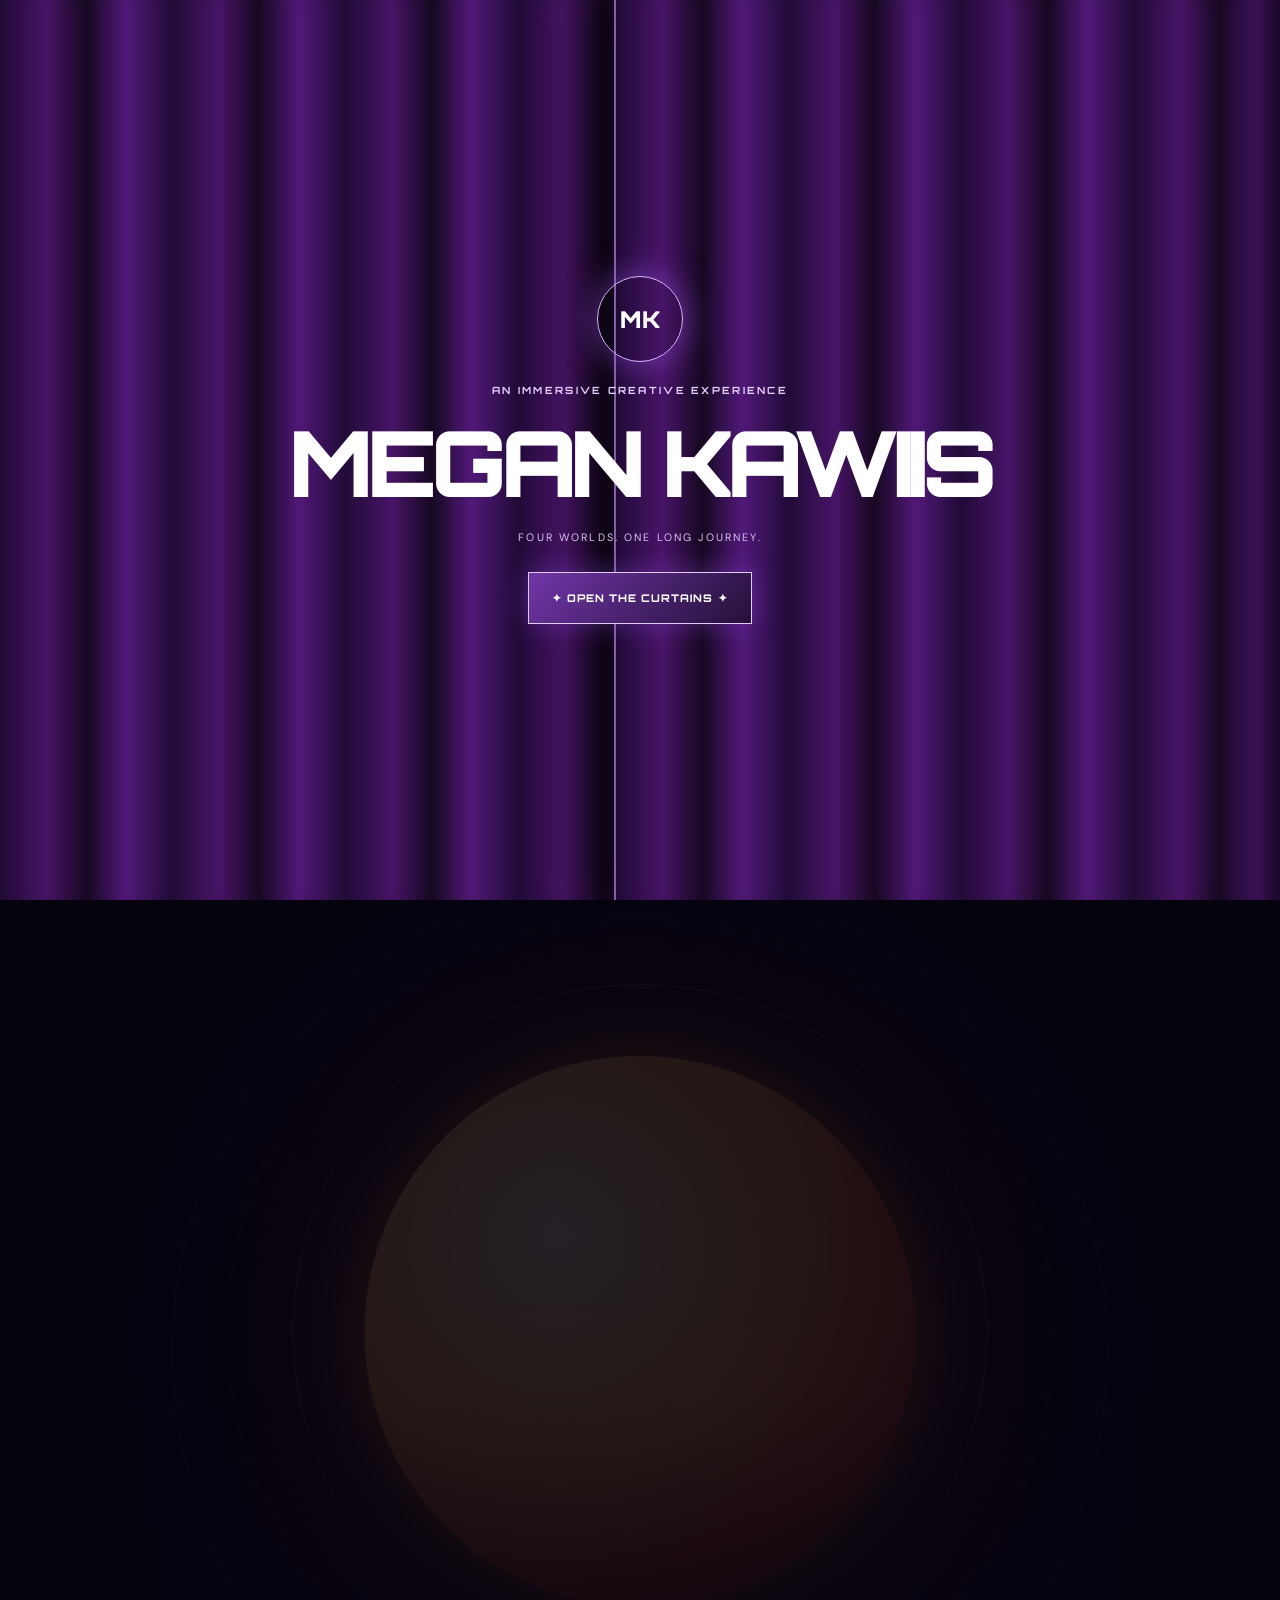
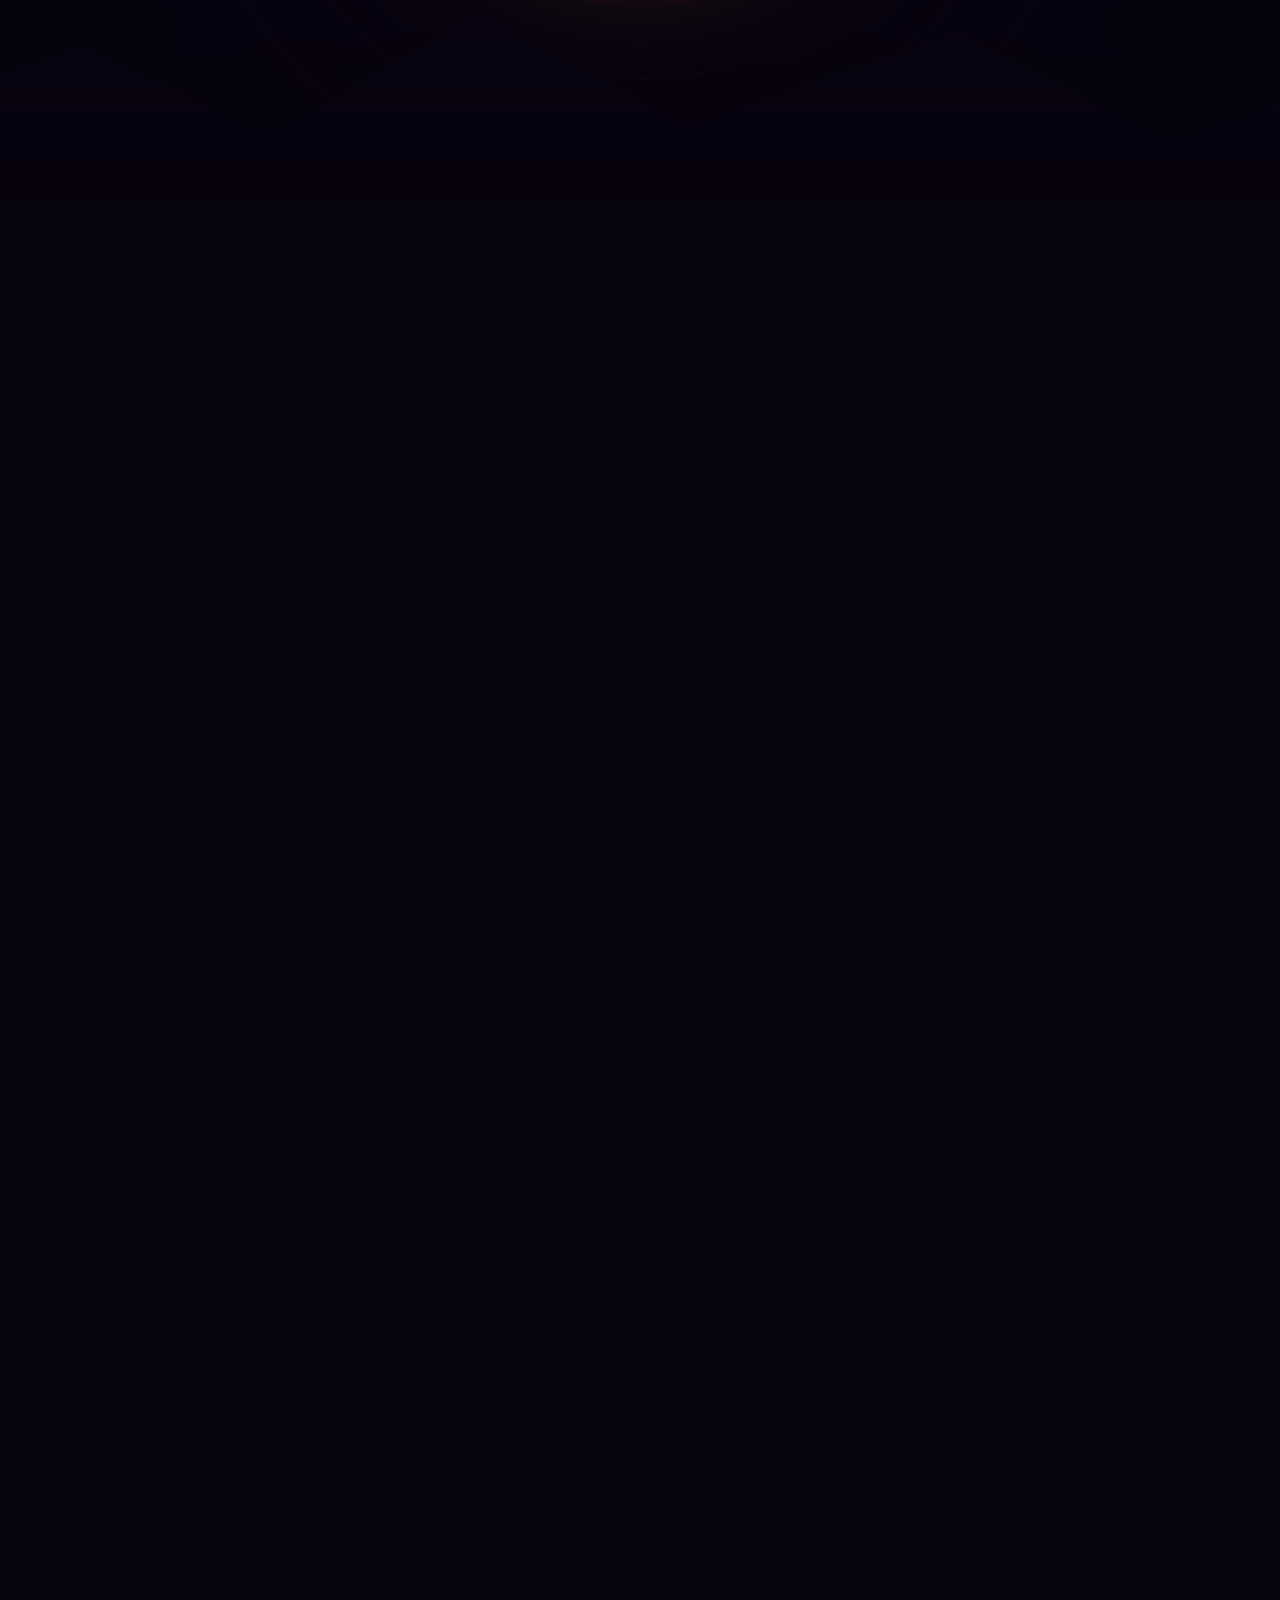
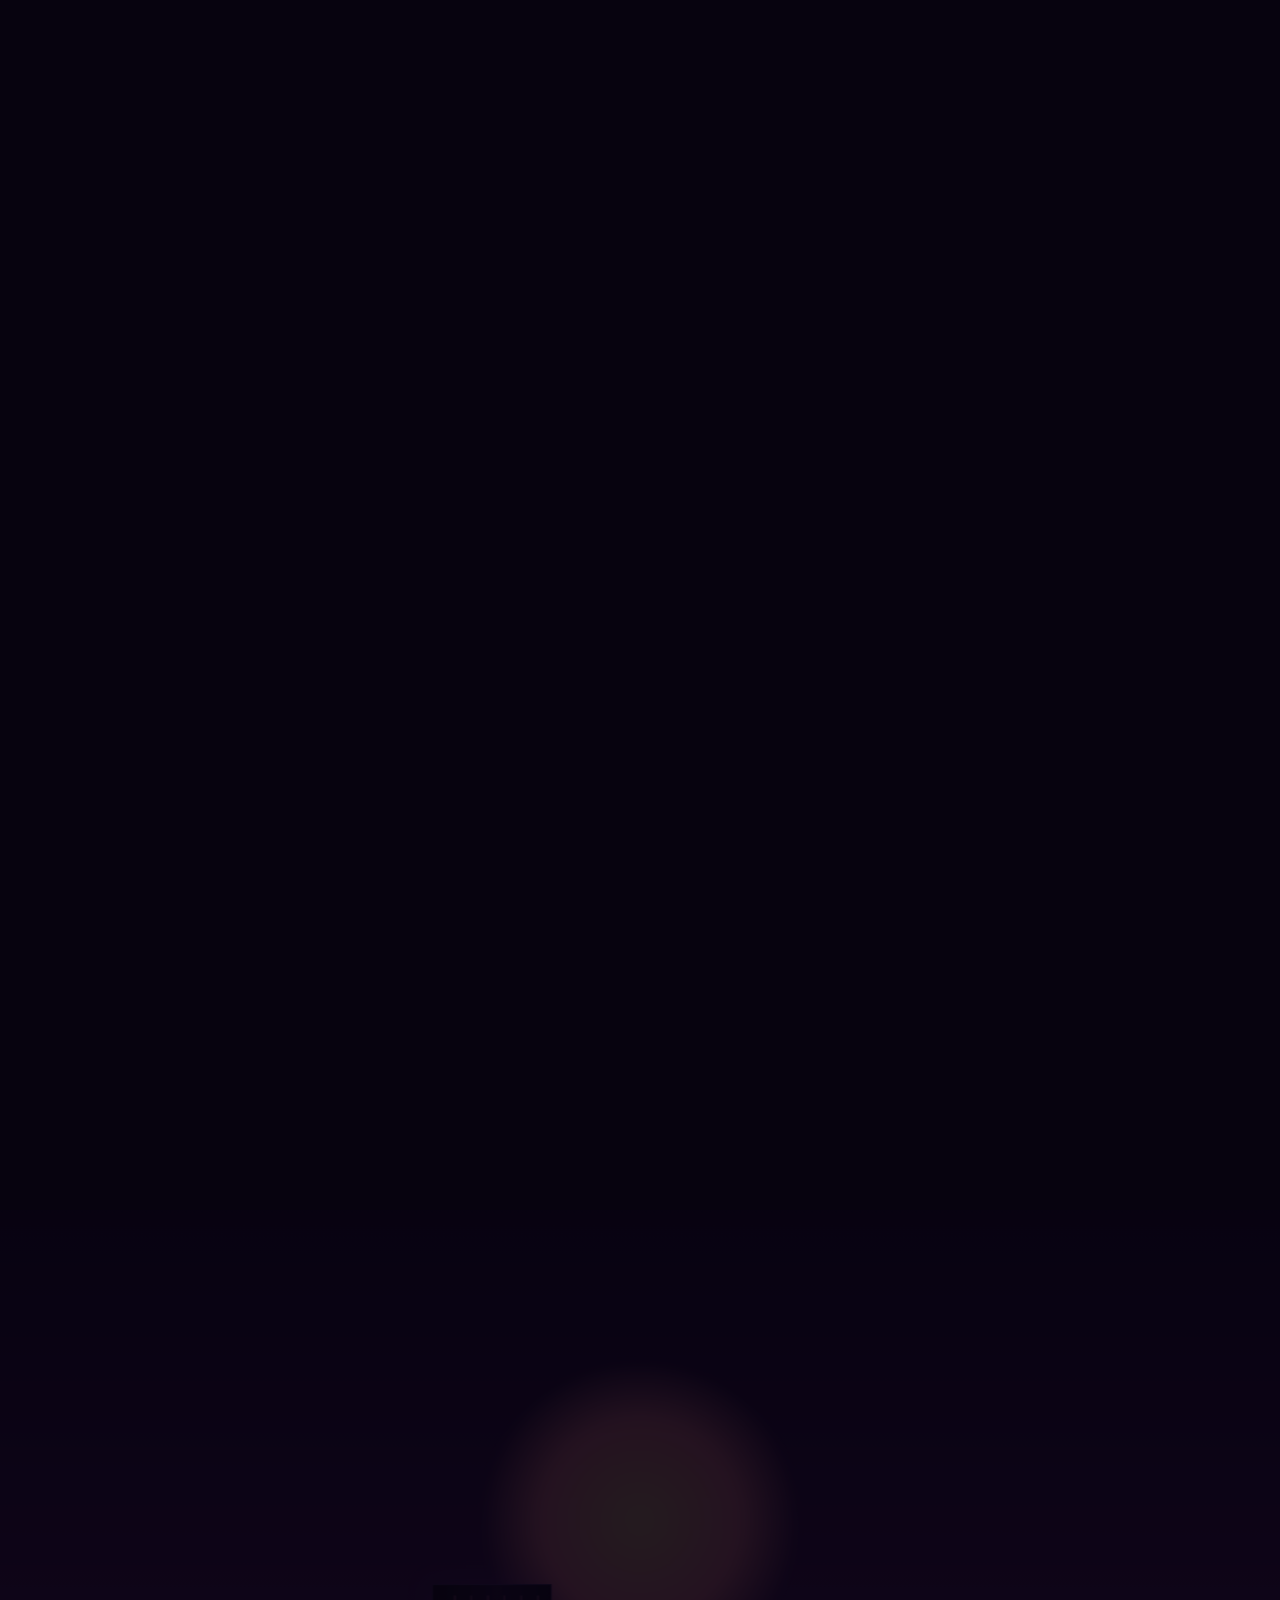
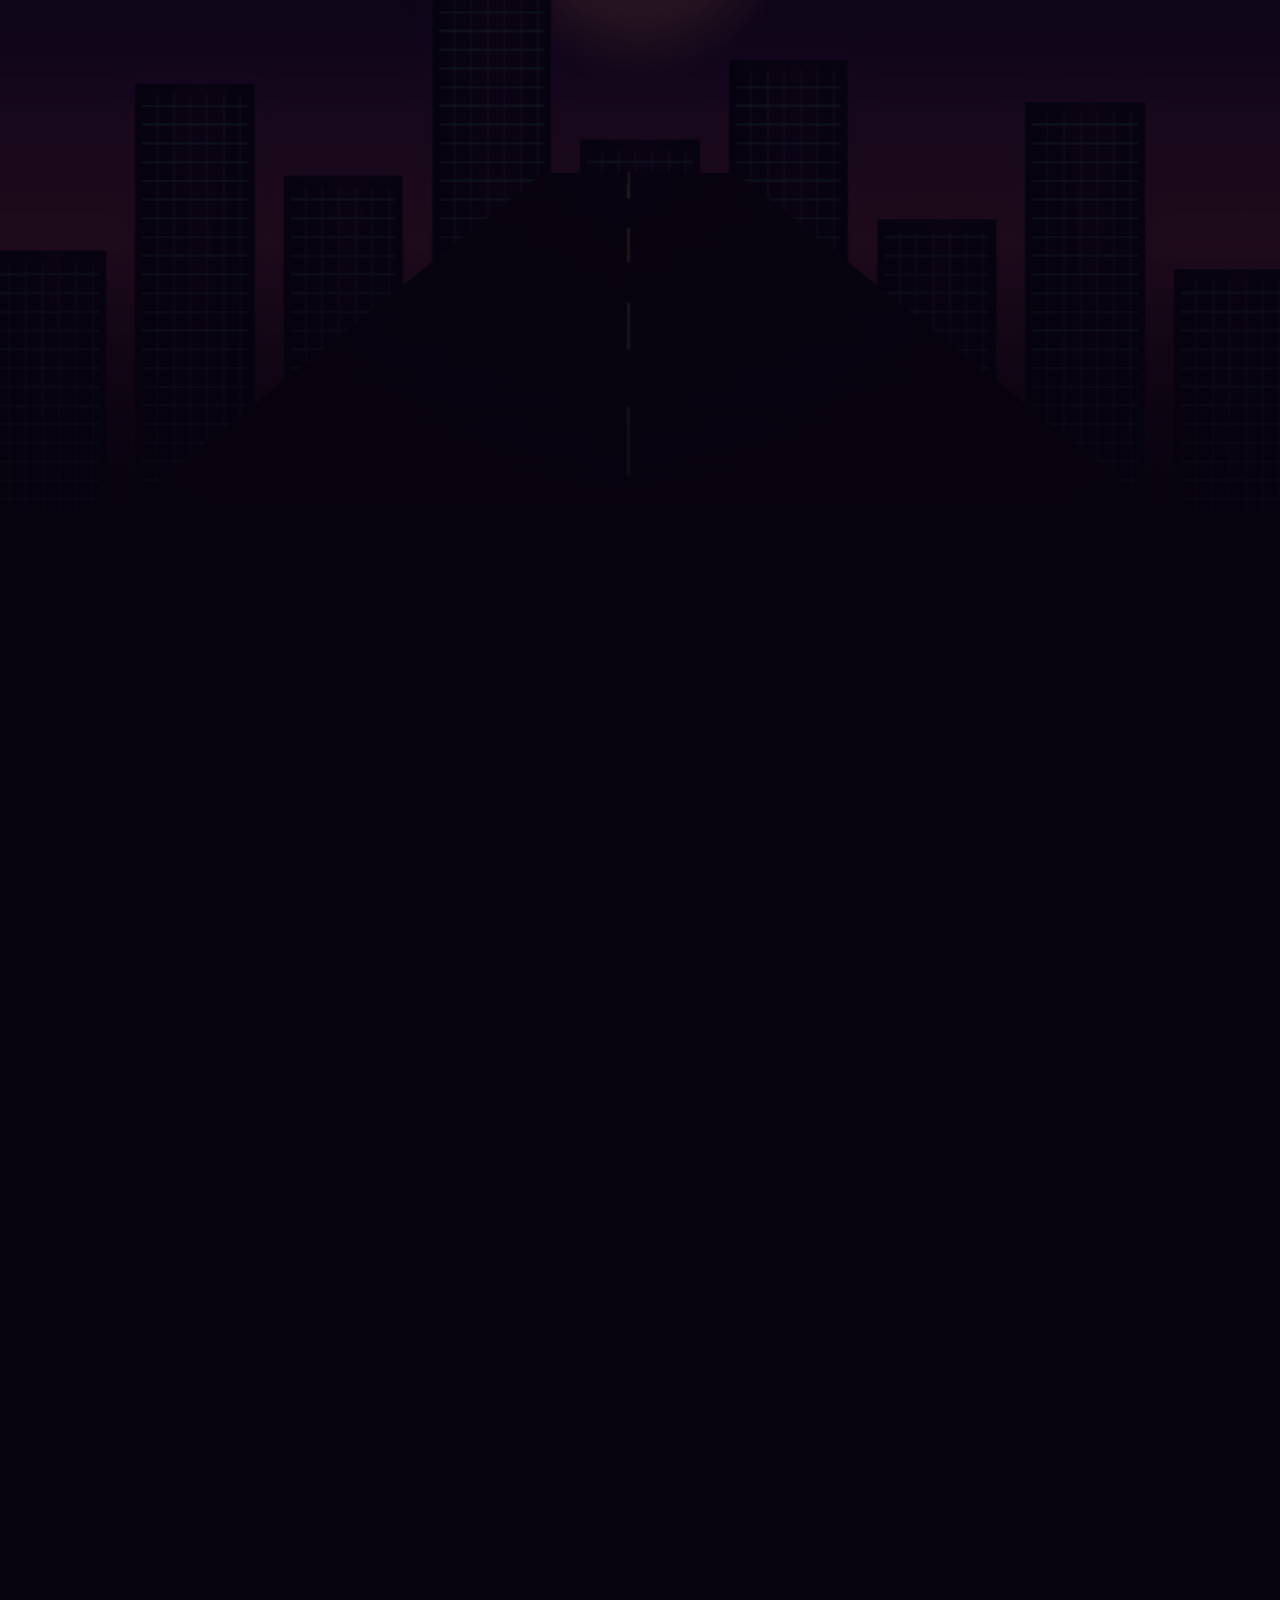
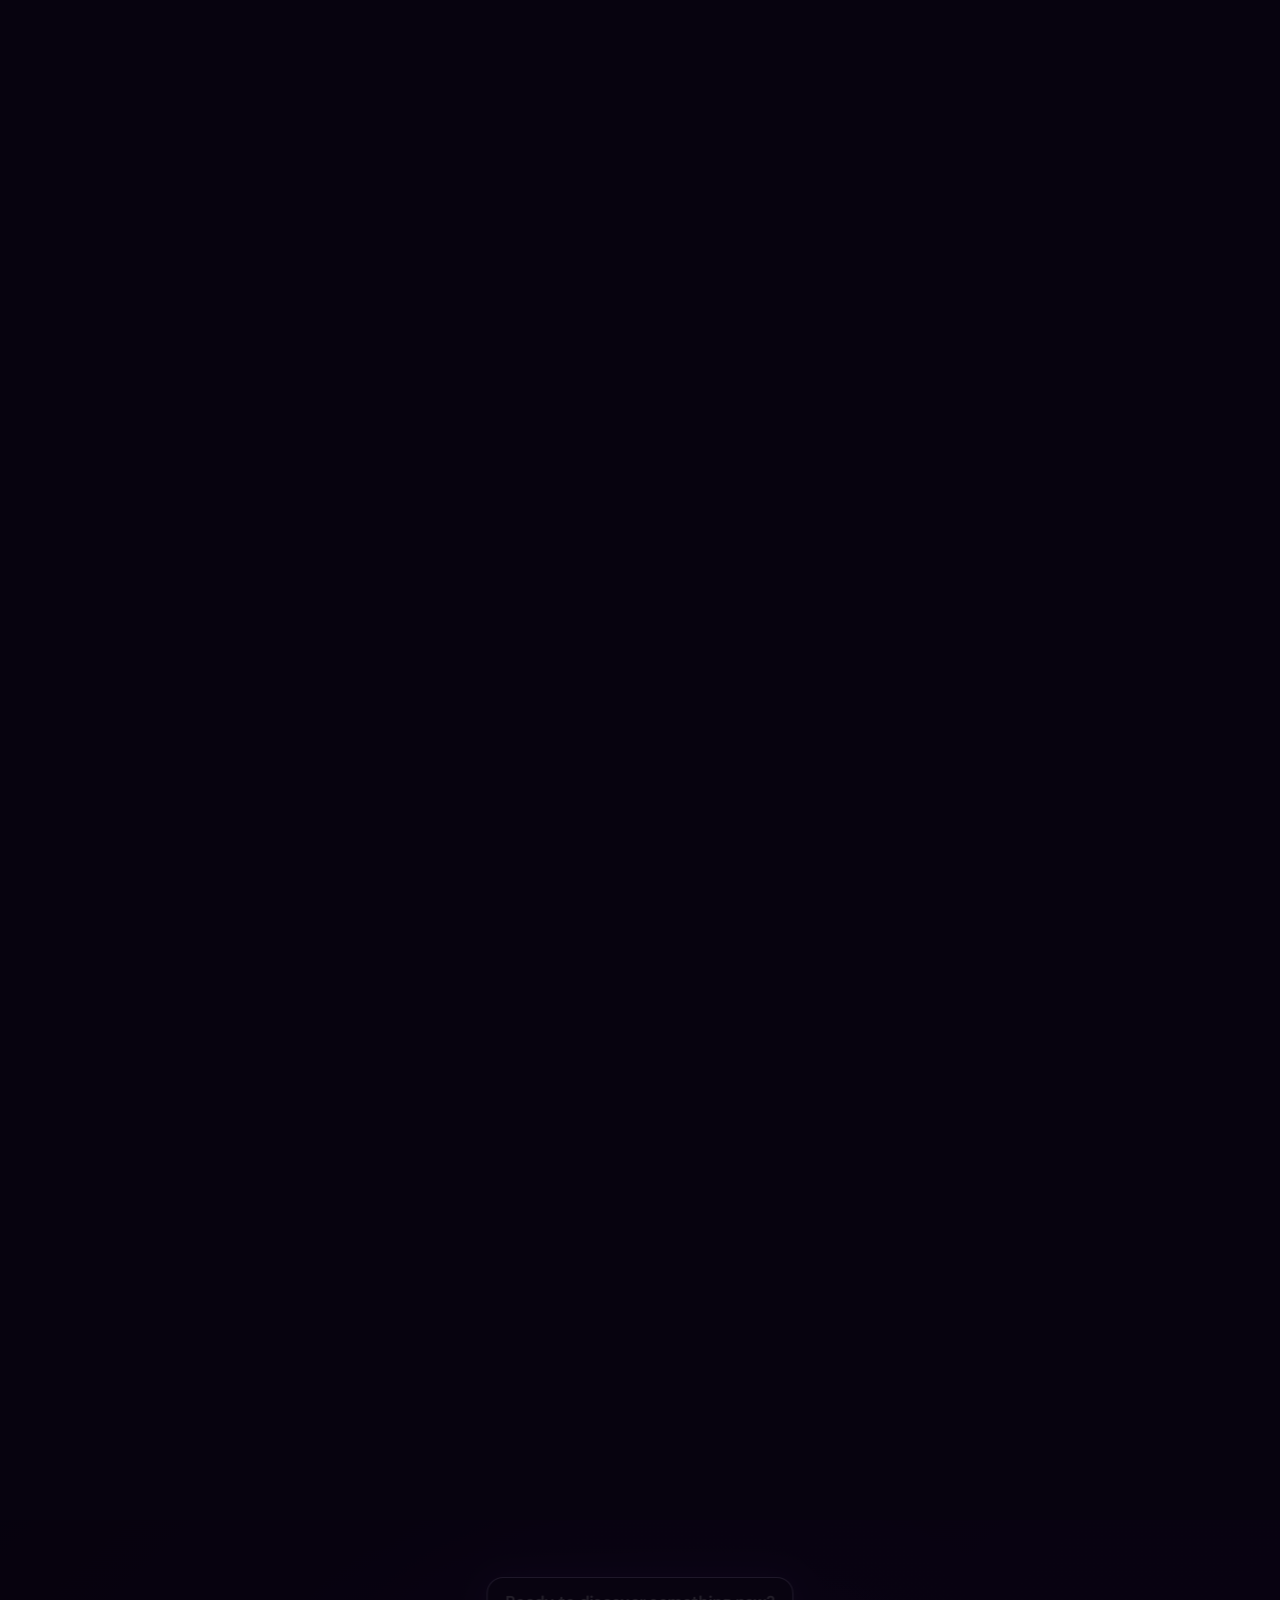
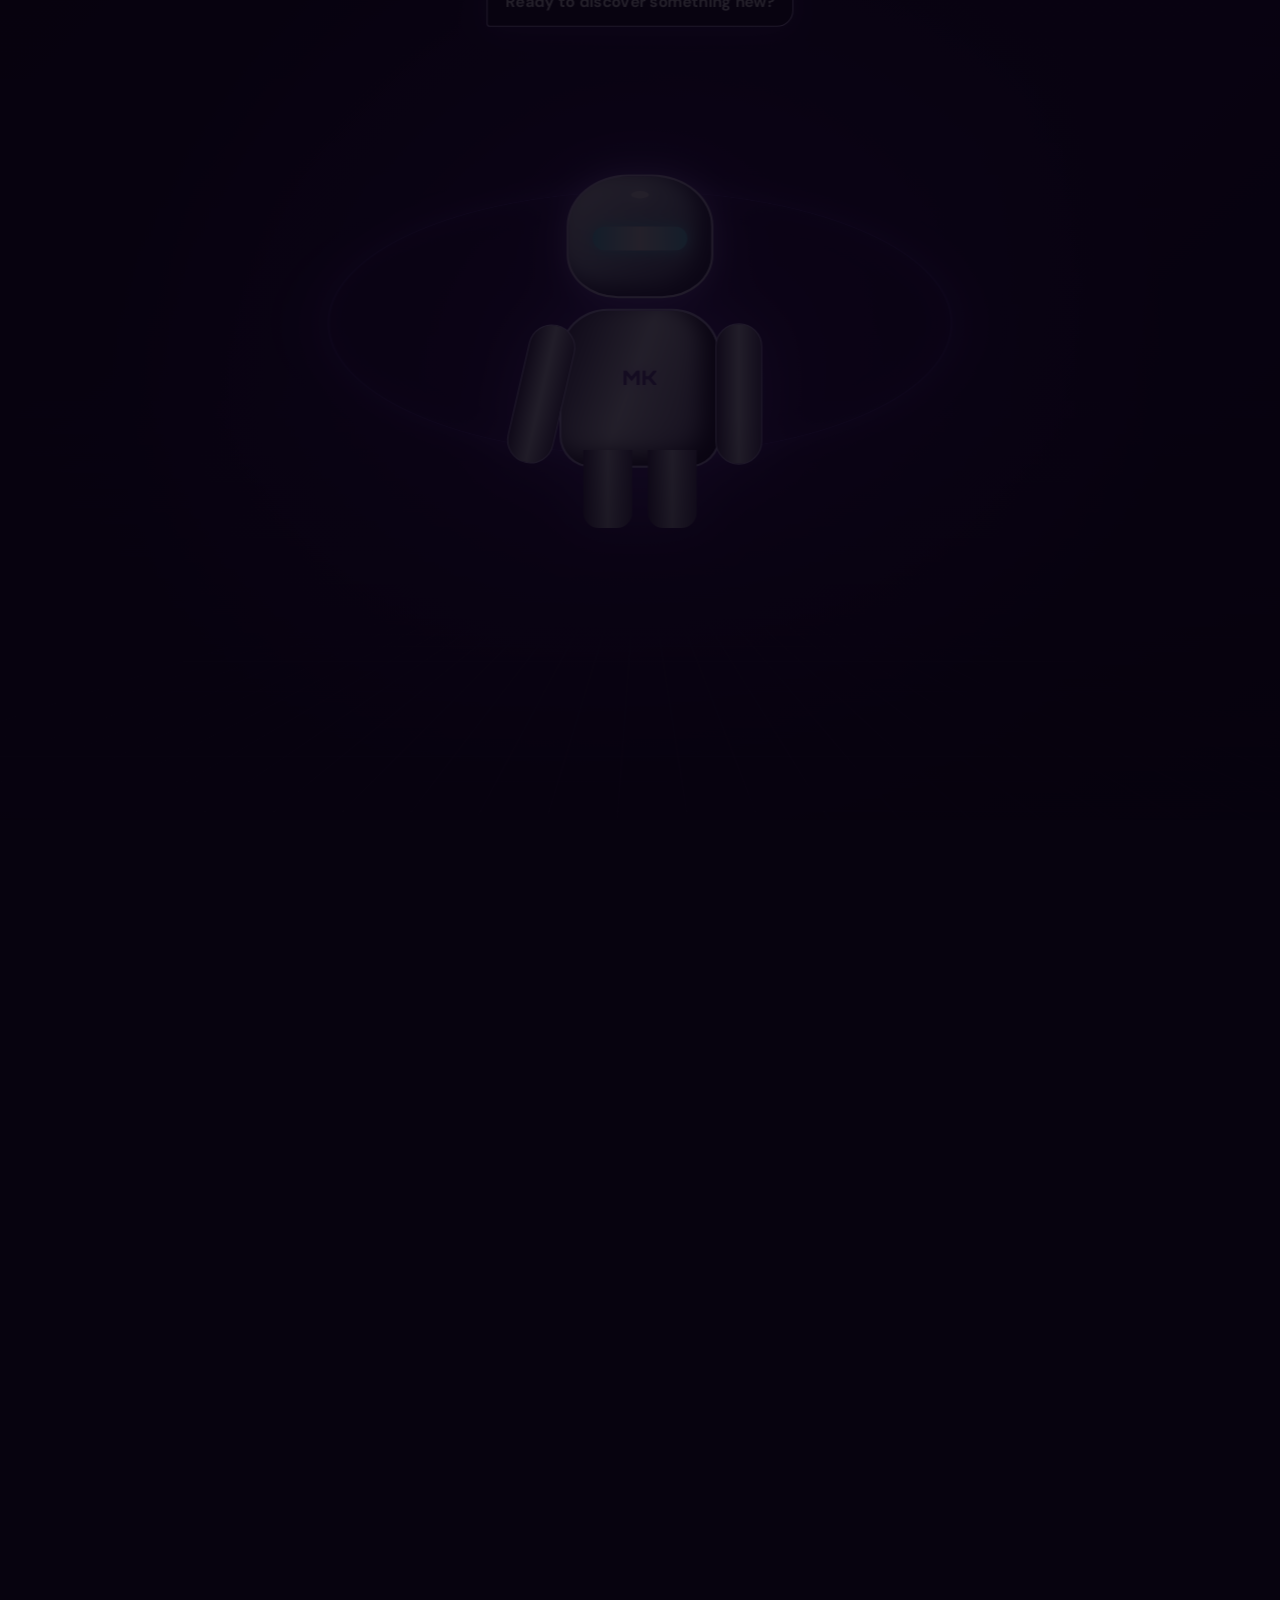
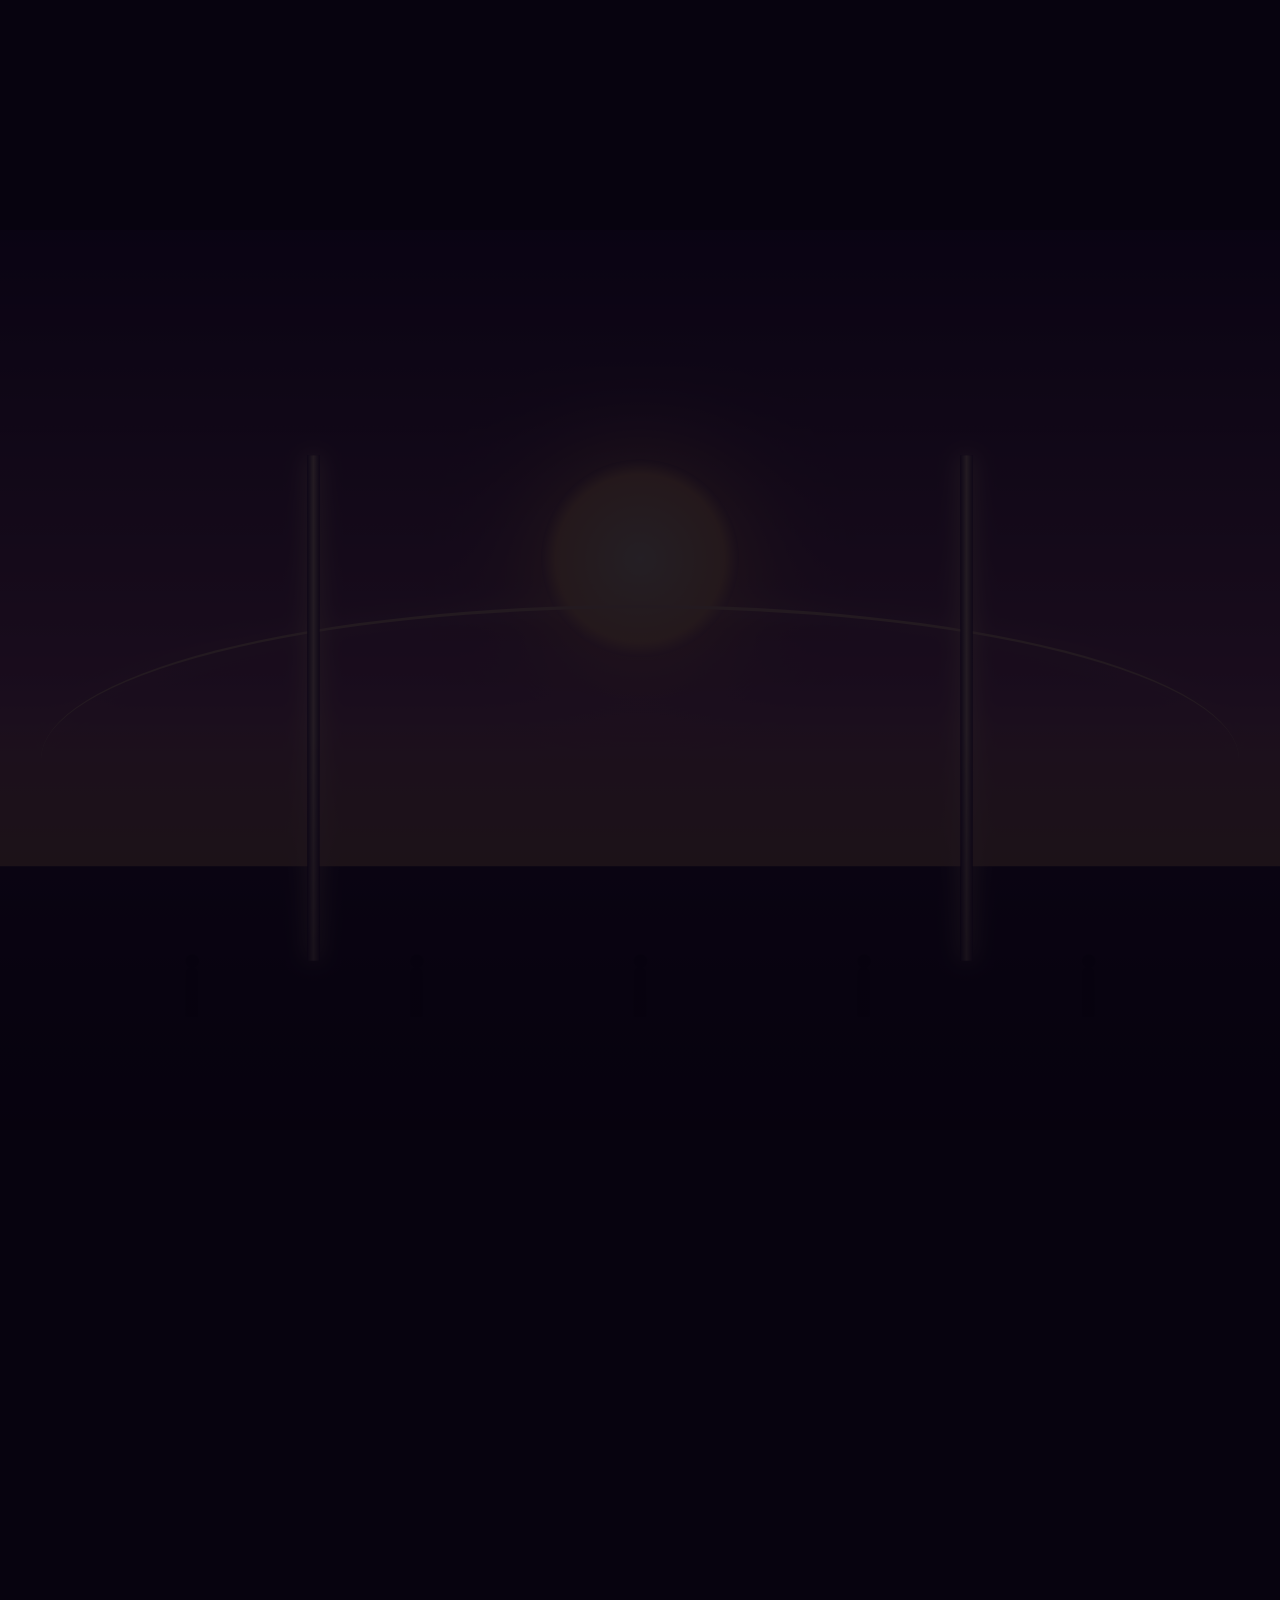
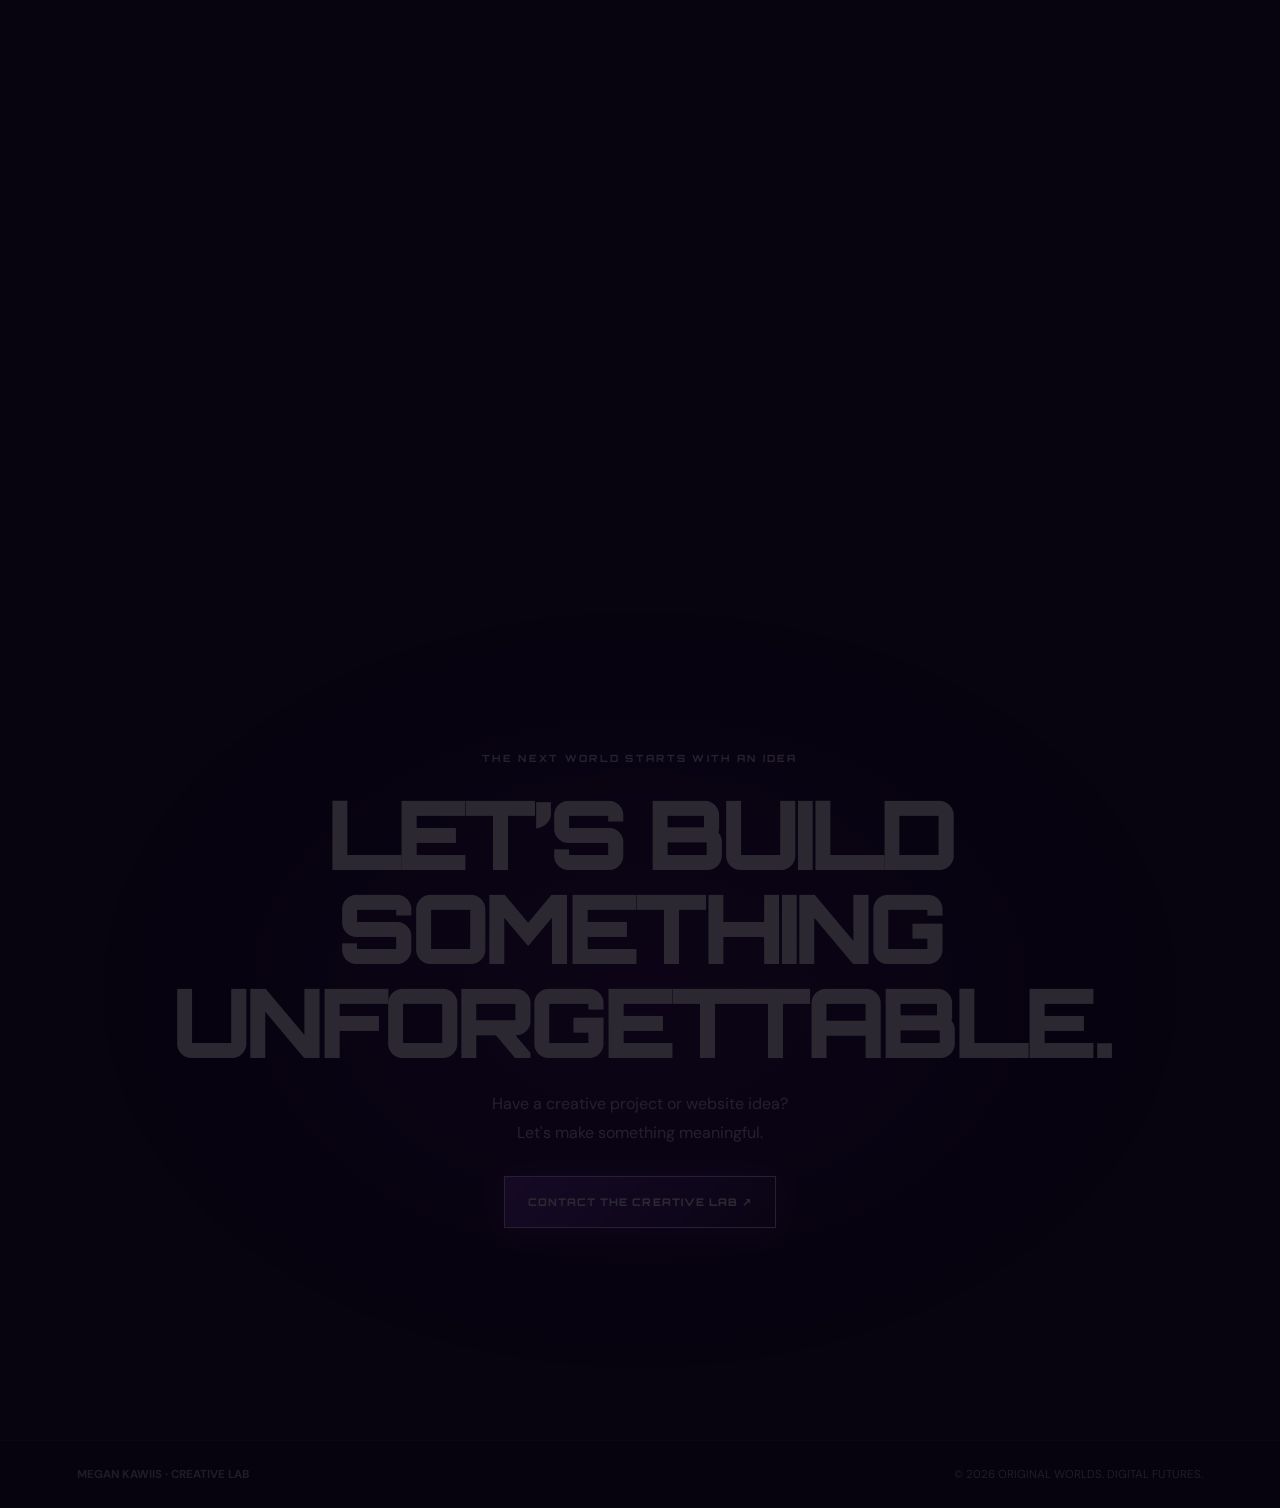
==== commit 88b88b2d: "Update index.html" ====
--- a/index.html
+++ b/index.html
@@ -4,280 +4,258 @@
 <meta charset="UTF-8">
 <meta name="viewport" content="width=device-width,initial-scale=1,viewport-fit=cover">
 <meta name="theme-color" content="#07030f">
-<meta name="description" content="Megan Kawiis Creative Lab: four cinematic journeys into original worlds, games, AI and community.">
-<title>Megan Kawiis Creative Lab | Enter Another World</title>
+<meta name="description" content="Megan Kawiis Creative Lab — four cinematic worlds in one immersive scroll journey.">
+<title>Megan Kawiis Creative Lab | Travel Beyond</title>
 <link rel="preconnect" href="https://fonts.googleapis.com">
 <link rel="preconnect" href="https://fonts.gstatic.com" crossorigin>
-<link href="https://fonts.googleapis.com/css2?family=DM+Sans:wght@400;500;700&family=Orbitron:wght@500;700;900&display=swap" rel="stylesheet">
+<link href="https://fonts.googleapis.com/css2?family=DM+Sans:wght@400;500;600;700&family=Orbitron:wght@500;700;900&display=swap" rel="stylesheet">
 <style>
-:root{--ori:Orbitron,"Trebuchet MS",sans-serif;--muted:#c9bddb}
+:root{--bg:#07030f;--violet:#a66cff;--pink:#ff71c8;--gold:#ffd68a;--cyan:#80eaff;--text:#fff;--muted:#d1c4e2;--font:Orbitron,"Trebuchet MS",sans-serif}
 *{box-sizing:border-box;margin:0;padding:0}
-html{scroll-padding-top:70px}
-body{background:#07030f;color:#fff;font-family:"DM Sans",system-ui,sans-serif;overflow-x:hidden;-webkit-tap-highlight-color:transparent}
+html{scroll-behavior:smooth;scroll-padding-top:70px}
+body{background:var(--bg);color:var(--text);font-family:"DM Sans",system-ui,sans-serif;overflow-x:hidden;-webkit-tap-highlight-color:transparent}
 body.locked{overflow:hidden;height:100svh}
-a{color:inherit;text-decoration:none}
-button{font:inherit;color:inherit;cursor:pointer}
-:focus-visible{outline:3px solid #e4ceff;outline-offset:3px}
-#cv{position:fixed;inset:0;width:100%;height:100%;z-index:0}
-#poster{position:fixed;inset:0;width:100%;height:100%;object-fit:cover;object-position:68% center;z-index:1;opacity:0;pointer-events:none}
-.bar{position:fixed;top:0;left:0;height:3px;width:0;background:linear-gradient(90deg,#7c3dbe,#f2d5ff);z-index:100}
-header{position:fixed;top:0;left:0;right:0;z-index:50;padding:calc(14px + env(safe-area-inset-top)) 5vw 14px;display:flex;justify-content:space-between;align-items:center;background:linear-gradient(#07030fcc,#07030f00)}
-.brand{font:800 .72rem var(--ori);letter-spacing:.1em}.brand b{color:#c6a0ff}
-.hdr{font-size:.62rem;letter-spacing:.2em;color:#d1c2e6}
-.intro{position:fixed;inset:0;z-index:1000;background:#08040e;display:grid;place-items:center;overflow:hidden;transition:visibility 2s}
+a{color:inherit;text-decoration:none}button{font:inherit;color:inherit;cursor:pointer}
+:focus-visible{outline:3px solid #f3dcff;outline-offset:4px}
+#world-canvas{position:fixed;inset:0;width:100%;height:100%;z-index:0;pointer-events:none}
+.grain,.vignette{position:fixed;inset:0;pointer-events:none}
+.grain{z-index:8;opacity:.075;background-image:url("data:image/svg+xml,%3Csvg xmlns='http://www.w3.org/2000/svg' width='180' height='180'%3E%3Cfilter id='n'%3E%3CfeTurbulence type='fractalNoise' baseFrequency='.8' numOctaves='3' stitchTiles='stitch'/%3E%3C/filter%3E%3Crect width='100%25' height='100%25' filter='url(%23n)'/%3E%3C/svg%3E");mix-blend-mode:overlay}
+.vignette{z-index:7;background:radial-gradient(ellipse at center,transparent 35%,#030108b8 100%)}
+.progress{position:fixed;z-index:120;top:0;left:0;width:100%;height:3px;background:#ffffff12}
+.progress span{display:block;width:0;height:100%;background:linear-gradient(90deg,var(--violet),var(--pink),var(--gold));box-shadow:0 0 18px var(--pink)}
+header{position:fixed;z-index:90;top:0;left:0;right:0;padding:calc(15px + env(safe-area-inset-top)) 5vw 14px;display:flex;justify-content:space-between;align-items:center;background:linear-gradient(#07030fe8,#07030f00)}
+.brand{font:900 .7rem var(--font);letter-spacing:.13em}.brand span{color:#c8a2ff}
+.header-note{font:600 .58rem var(--font);letter-spacing:.17em;color:#e2d3f3}
+.intro{position:fixed;inset:0;z-index:200;background:#08040e;display:grid;place-items:center;overflow:hidden;transition:visibility 1.8s}
 .intro.gone{visibility:hidden;pointer-events:none}
-.cur{position:absolute;top:-3%;height:106%;width:52%;background:repeating-linear-gradient(90deg,#210b38 0,#481467 7%,#160821 13%,#511878 19%,#210b38 26%);box-shadow:inset -22px 0 35px #0009,0 0 70px #000;transition:transform 2s cubic-bezier(.72,0,.18,1);will-change:transform}
-.cur.l{left:0;border-right:2px solid #d9b7ff77}.cur.r{right:0;border-left:2px solid #d9b7ff77}
-.intro.open .l{transform:translateX(-102%)}.intro.open .r{transform:translateX(102%)}
-.ic{position:relative;z-index:2;text-align:center;padding:24px;transition:opacity .7s,transform .7s}
-.intro.open .ic{opacity:0;transform:scale(.85)}
-.ic h1{font:900 clamp(2rem,8vw,5rem)/1 var(--ori);letter-spacing:-.05em;margin:22px 0}
-.ic p{color:#d8c4f2;font-size:.72rem;letter-spacing:.22em}
-.seal{width:82px;height:82px;border:1px solid #d6b5ff;border-radius:50%;display:grid;place-items:center;margin:auto;font:700 1.5rem var(--ori);box-shadow:0 0 30px #a75cff66}
-.btn,.go{display:inline-block;padding:17px 26px;min-height:52px;border:1px solid #d5b7ff;background:linear-gradient(135deg,#6e31a5,#241038);font:700 .72rem var(--ori);letter-spacing:.12em;box-shadow:0 0 30px #9e57ff66}
-.btn{margin-top:26px}
-.site{position:relative;z-index:2;opacity:.2;transition:opacity 1.4s}.site.ready{opacity:1}
-.eyebrow{font:600 .68rem var(--ori);letter-spacing:.22em;color:#e1caff;text-shadow:0 2px 12px #000}
-.hero{min-height:100svh;display:grid;place-items:center;text-align:center;padding:120px 20px 80px}
-.hero h2{font:900 clamp(2.6rem,10vw,8rem)/.95 var(--ori);letter-spacing:-.07em;margin:26px 0;text-shadow:0 10px 55px #a05aff88}
-.hero h2 span{display:block;color:transparent;-webkit-text-stroke:1px #e8dbff}
-.hero p.cp{max-width:600px;margin:auto;color:var(--muted);font-size:1.05rem;line-height:1.8}
-.cue{display:inline-block;margin-top:46px;color:#d1c2e6;font-size:.68rem;letter-spacing:.2em;padding:12px}
-.ch{height:420svh;position:relative}
-.pin{position:sticky;top:0;height:100svh;display:grid;place-items:center;text-align:center;padding:0 22px}
-.pin>*{grid-area:1/1;opacity:0;will-change:transform,opacity}
-.pin h2{font:900 clamp(2rem,8.5vw,5rem)/1.04 var(--ori);margin:14px 0;text-shadow:0 4px 30px #000b}
-.pin p.t{max-width:30rem;margin:auto;color:#efe6ff;line-height:1.7;text-shadow:0 2px 16px #000}
-.pin .go{align-self:end;margin-bottom:calc(11svh + env(safe-area-inset-bottom));background:linear-gradient(135deg,#f6d58a,#c9912e);color:#241608;border-color:#fff3d0;box-shadow:0 0 40px #f1c77c88}
-.contact{min-height:90svh;display:grid;place-items:center;text-align:center;padding:100px 20px;background:radial-gradient(ellipse at center,#48216d99,transparent 62%)}
-.contact h2{font:900 clamp(2.2rem,8vw,5.4rem)/1.02 var(--ori);margin:20px 0}
-.contact p.t{color:var(--muted)}
-footer{padding:26px 6vw;border-top:1px solid #b58be933;color:#b3a9c3;display:flex;justify-content:space-between;gap:12px;flex-wrap:wrap;font-size:.74rem;background:#07030f}
-.fx{position:fixed;inset:0;z-index:3;pointer-events:none;background:radial-gradient(ellipse at center,transparent 55%,rgba(0,0,0,.6) 100%)}
-.fx::after{content:"";position:absolute;inset:-50%;opacity:.07;mix-blend-mode:overlay;background:url("data:image/svg+xml,%3Csvg xmlns='http://www.w3.org/2000/svg' width='160' height='160'%3E%3Cfilter id='n'%3E%3CfeTurbulence type='fractalNoise' baseFrequency='.9' numOctaves='2' stitchTiles='stitch'/%3E%3C/filter%3E%3Crect width='100%25' height='100%25' filter='url(%23n)'/%3E%3C/svg%3E");animation:gr .5s steps(4) infinite}
-@keyframes gr{0%{transform:translate(0,0)}25%{transform:translate(-3%,2%)}50%{transform:translate(2%,-3%)}75%{transform:translate(-2%,-1%)}100%{transform:translate(3%,3%)}}
-@media(max-width:700px){.brand b{display:none}footer{flex-direction:column}}
-@media(prefers-reduced-motion:reduce){.fx::after{animation:none}.cur,.ic,.site{transition-duration:.01s}}
+.curtain{position:absolute;top:-3%;height:106%;width:52%;background:repeating-linear-gradient(90deg,#210b38 0,#481467 7%,#160821 13%,#511878 19%,#210b38 26%);box-shadow:inset -22px 0 35px #0009,0 0 70px #000;transition:transform 1.9s cubic-bezier(.72,0,.18,1)}
+.curtain.left{left:0;border-right:2px solid #d9b7ff77}.curtain.right{right:0;border-left:2px solid #d9b7ff77}
+.intro.open .left{transform:translateX(-102%)}.intro.open .right{transform:translateX(102%)}
+.intro-card{position:relative;z-index:2;text-align:center;padding:24px;transition:opacity .65s,transform .65s}
+.intro.open .intro-card{opacity:0;transform:scale(.86)}
+.seal{width:86px;height:86px;border:1px solid #d6b5ff;border-radius:50%;display:grid;place-items:center;margin:auto;font:900 1.45rem var(--font);box-shadow:0 0 35px #a75cff88}
+.kicker{font:700 .62rem var(--font);letter-spacing:.23em;color:#e4d0ff}
+.intro h1{font:900 clamp(2.2rem,9vw,5.7rem)/.98 var(--font);letter-spacing:-.07em;margin:22px 0}
+.intro p.sub{font-size:.67rem;letter-spacing:.2em;color:#d8c4f2}
+.button{display:inline-flex;justify-content:center;align-items:center;gap:10px;min-height:52px;padding:15px 23px;border:1px solid #e1caff;background:linear-gradient(135deg,#7136a8,#241038);font:800 .66rem var(--font);letter-spacing:.1em;box-shadow:0 0 28px #9e57ff55;transition:transform .25s,box-shadow .25s}
+.button:hover{transform:translateY(-3px);box-shadow:0 0 42px #b77aff99}
+.intro .button{margin-top:28px}
+.site{position:relative;z-index:2;opacity:.15;transition:opacity 1.2s}.site.ready{opacity:1}
+.hero{min-height:100svh;display:grid;place-items:center;text-align:center;padding:130px 22px 85px;position:relative}
+.hero:before{content:"";position:absolute;width:min(78vw,700px);aspect-ratio:1;border-radius:50%;background:radial-gradient(circle,#7934bb45,transparent 68%);filter:blur(12px);animation:pulse 6s ease-in-out infinite}
+.hero-inner{position:relative;max-width:900px}
+.hero h2{font:900 clamp(2.8rem,11vw,8.4rem)/.91 var(--font);letter-spacing:-.075em;margin:25px 0;text-shadow:0 12px 60px #9b55ff88}
+.hero h2 span{display:block;color:transparent;-webkit-text-stroke:1.2px #e7d8ff}
+.hero-copy{max-width:610px;margin:auto;color:var(--muted);font-size:1rem;line-height:1.85}
+.scroll-cue{display:inline-block;margin-top:42px;font:700 .61rem var(--font);letter-spacing:.2em;color:#e3d4f5;animation:bob 1.8s ease-in-out infinite}
+@keyframes bob{50%{transform:translateY(8px)}}@keyframes pulse{50%{transform:scale(1.12);opacity:.65}}
+.world{height:390svh;position:relative;isolation:isolate}
+.world .pin{position:sticky;top:0;height:100svh;min-height:570px;display:grid;place-items:center;overflow:hidden;text-align:center;padding:90px 22px 40px}
+.scene-art{position:absolute;inset:0;opacity:.92;overflow:hidden;pointer-events:none}
+.scene-art:after{content:"";position:absolute;inset:0;background:linear-gradient(180deg,#07030f30,#07030f20 55%,#07030fbb)}
+.scene-content{position:relative;z-index:3;width:min(900px,100%);margin:auto}
+.scene-content>*{transition:opacity .25s,transform .25s}
+.scene-title{font:900 clamp(2.4rem,9vw,6.8rem)/.98 var(--font);letter-spacing:-.065em;margin:17px 0;text-shadow:0 8px 35px #000b}
+.scene-title .outline{color:transparent;-webkit-text-stroke:1px #fff}
+.scene-copy{max-width:570px;margin:0 auto;color:#f0e7fb;line-height:1.8;text-shadow:0 2px 16px #000}
+.scene-link{margin-top:27px;background:linear-gradient(135deg,#f7d991,#c58b2a);color:#251708;border-color:#fff1c8;box-shadow:0 0 40px #f1c77c66}
+.scene-index{font:700 .6rem var(--font);letter-spacing:.24em;color:#f1dfff}
+.beam{position:absolute;left:50%;top:50%;width:80vw;height:80vw;max-width:900px;max-height:900px;transform:translate(-50%,-50%);border-radius:50%;border:1px solid #fff3;box-shadow:0 0 100px #a45bff22,inset 0 0 100px #a45bff22}
+.sun-orb{position:absolute;width:min(65vw,530px);aspect-ratio:1;border-radius:50%;left:50%;top:48%;transform:translate(-50%,-50%);background:radial-gradient(circle at 35% 32%,#fffce2 0,#ffe9a1 13%,#ffba52 42%,#d95b27 68%,#561c36 100%);box-shadow:0 0 55px #ffb64f99,0 0 160px #ff8b4388,0 0 300px #ff9c3d44;animation:solar 12s ease-in-out infinite}
+.sun-orb:before,.sun-orb:after{content:"";position:absolute;inset:-13%;border:1px solid #ffd28a55;border-radius:50%;animation:orbit 22s linear infinite}
+.sun-orb:after{inset:-25%;border-color:#ffbd6b30;animation-duration:35s;animation-direction:reverse}
+@keyframes solar{50%{filter:brightness(1.18);transform:translate(-50%,-50%) scale(1.04)}}@keyframes orbit{to{transform:rotate(360deg)}}
+.sun-ground{position:absolute;left:-10%;right:-10%;bottom:-5%;height:33%;background:linear-gradient(180deg,#2c1749,#08030f);clip-path:polygon(0 55%,15% 30%,27% 58%,40% 18%,53% 55%,70% 25%,83% 60%,100% 30%,100% 100%,0 100%)}
+.city-sky{position:absolute;inset:0;background:linear-gradient(180deg,#10072e,#4c1c69 47%,#ff5d9f 70%,#10091e 100%)}
+.city-sky:before{content:"";position:absolute;width:35vw;height:35vw;max-width:300px;max-height:300px;left:50%;top:35%;transform:translate(-50%,-50%);border-radius:50%;background:radial-gradient(circle,#ffd7a0,#ff8caa 45%,#ff5c9b00 72%);filter:blur(4px)}
+.buildings{position:absolute;left:0;right:0;bottom:0;height:66%;display:flex;align-items:end;justify-content:space-around;gap:4px}
+.building{position:relative;width:9%;height:var(--h);background:linear-gradient(90deg,#090718,#241341 55%,#0b0920);border:1px solid #a86bff55;box-shadow:0 0 22px #8b45d744}
+.building:after{content:"";position:absolute;inset:10px 6px;background:repeating-linear-gradient(0deg,transparent 0 15px,#78eaff99 16px 18px),repeating-linear-gradient(90deg,transparent 0 13px,#ff80d066 14px 16px);opacity:.7}
+.road{position:absolute;bottom:-5%;left:50%;transform:translateX(-50%);width:90%;height:43%;background:linear-gradient(90deg,#090713,#171025 48%,#090713);clip-path:polygon(42% 0,58% 0,100% 100%,0 100%)}
+.road:after{content:"";position:absolute;left:49%;top:0;bottom:0;width:2px;background:repeating-linear-gradient(180deg,#ffe9a5 0 24px,transparent 24px 48px);transform:perspective(80px) rotateX(12deg);transform-origin:top}
+.network{position:absolute;inset:0;background:radial-gradient(circle at center,#4b1680aa,transparent 65%),linear-gradient(135deg,#080414,#16092e 55%,#080414)}
+.network:before{content:"";position:absolute;inset:0;background-image:linear-gradient(#b77aff22 1px,transparent 1px),linear-gradient(90deg,#b77aff22 1px,transparent 1px);background-size:48px 48px;transform:perspective(500px) rotateX(58deg) scale(1.5);transform-origin:bottom;mask-image:linear-gradient(transparent,#000)}
+.holo-ring{position:absolute;left:50%;top:45%;width:min(72vw,600px);aspect-ratio:1;border:1px solid #8e65ff77;border-radius:50%;transform:translate(-50%,-50%) rotateX(65deg);box-shadow:0 0 55px #8c58ff55,inset 0 0 55px #8c58ff33;animation:orbit 30s linear infinite}
+.robot{position:absolute;left:50%;top:48%;transform:translate(-50%,-50%);width:clamp(145px,28vw,235px);height:clamp(220px,42vw,340px);filter:drop-shadow(0 0 28px #9b66ff77);animation:robotFloat 4s ease-in-out infinite}
+@keyframes robotFloat{50%{translate:0 -10px}}
+.robot-head{position:absolute;left:20%;top:0;width:60%;height:35%;border-radius:42% 42% 35% 35%;background:linear-gradient(145deg,#fff,#aeb9d2 45%,#5b527c);border:2px solid #e7d9ff;box-shadow:inset -12px -8px 20px #31264f,0 0 24px #b98aff88}
+.robot-head:before{content:"";position:absolute;left:17%;right:17%;top:42%;height:20%;border-radius:20px;background:linear-gradient(90deg,#78eaff,#fff,#78eaff);box-shadow:0 0 15px #78eaff}
+.robot-head:after{content:"";position:absolute;left:44%;top:12%;width:12%;height:6%;border-radius:50%;background:#fff;box-shadow:0 0 12px #fff}
+.robot-body{position:absolute;left:17%;top:38%;width:66%;height:45%;border-radius:30% 30% 20% 20%;background:linear-gradient(110deg,#4a3c69,#f1f1fa 45%,#6e608b);border:2px solid #d7c9ff;box-shadow:inset -15px -10px 20px #201632}
+.robot-body:after{content:"MK";position:absolute;left:0;right:0;top:35%;text-align:center;font:900 1.2rem var(--font);color:#7953ac;text-shadow:0 0 12px #cdaaff}
+.robot-arm{position:absolute;top:42%;width:19%;height:40%;border-radius:30px;background:linear-gradient(90deg,#55456e,#e8e8f4,#6b5c85);border:1px solid #d7c9ff}
+.robot-arm.left{left:0;transform:rotate(13deg)}.robot-arm.right{right:0;transform-origin:top center;animation:wave 1.3s ease-in-out infinite alternate}
+@keyframes wave{to{transform:rotate(-48deg)}}
+.robot-leg{position:absolute;top:78%;width:20%;height:22%;border-radius:0 0 15px 15px;background:linear-gradient(90deg,#55456e,#e8e8f4,#6b5c85)}
+.robot-leg.left{left:27%}.robot-leg.right{right:27%}
+.speech{position:absolute;top:8%;left:50%;transform:translateX(-50%);width:max-content;max-width:90%;padding:13px 17px;border:1px solid #d9c5ff;border-radius:16px 16px 16px 3px;background:#140c25e8;color:#fff;font-weight:700;font-size:clamp(.72rem,2vw,.95rem);box-shadow:0 0 30px #9c6bff55;animation:speechPulse 2.5s ease-in-out infinite}
+@keyframes speechPulse{50%{box-shadow:0 0 42px #c18aff99}}
+.bridge-scene{position:absolute;inset:0;background:linear-gradient(180deg,#21103f,#a75e8d 52%,#f3b77e 72%,#171027)}
+.bridge-sun{position:absolute;left:50%;top:37%;transform:translate(-50%,-50%);width:22vw;max-width:190px;aspect-ratio:1;border-radius:50%;background:radial-gradient(circle,#fff4cb,#ffbd83 60%,#ff9e8b00 75%);box-shadow:0 0 100px #ffb77d}
+.bridge-deck{position:absolute;left:50%;bottom:0;transform:translateX(-50%);width:100%;height:43%;background:linear-gradient(180deg,#38214e,#100a20);clip-path:polygon(0 30%,100% 30%,100% 100%,0 100%)}
+.bridge-deck:before{content:"";position:absolute;left:0;right:0;top:18%;height:4px;background:#ffd9ad;box-shadow:0 0 22px #ffd9ad}
+.bridge-cable{position:absolute;left:5%;right:5%;top:42%;height:33%;border-top:3px solid #f4c8aa;border-radius:50% 50% 0 0;filter:drop-shadow(0 0 10px #ffd3ac)}
+.bridge-pillar{position:absolute;bottom:20%;height:54%;width:12px;background:linear-gradient(90deg,#4e315d,#f8d4bc,#57365f);box-shadow:0 0 20px #ffd2b5;left:25%}
+.bridge-pillar.two{left:auto;right:25%}
+.bridge-people{position:absolute;bottom:14%;left:0;right:0;display:flex;justify-content:space-evenly;align-items:end}
+.person{width:12px;height:48px;background:#10091d;border-radius:8px 8px 2px 2px;position:relative}
+.person:before{content:"";position:absolute;width:13px;height:13px;border-radius:50%;background:#10091d;top:-12px;left:0}
+.contact{min-height:100svh;display:grid;place-items:center;text-align:center;padding:110px 22px;background:radial-gradient(ellipse at center,#48216d99,transparent 62%)}
+.contact h2{font:900 clamp(2.5rem,8.5vw,6rem)/.98 var(--font);margin:22px 0;letter-spacing:-.06em}
+.contact-copy{color:var(--muted);line-height:1.8}
+footer{position:relative;z-index:3;padding:26px 6vw;border-top:1px solid #b58be933;color:#b3a9c3;display:flex;justify-content:space-between;gap:12px;flex-wrap:wrap;font-size:.72rem;background:#07030f}
+.sound-toggle{position:fixed;z-index:95;right:18px;bottom:18px;border:1px solid #d7baff66;background:#140b25d9;border-radius:50px;padding:11px 14px;font:700 .55rem var(--font);letter-spacing:.1em;backdrop-filter:blur(10px)}
+@media(max-width:700px){.header-note{font-size:.5rem}.brand{font-size:.6rem}.world{height:350svh}.world .pin{min-height:520px}.scene-title{font-size:clamp(2.2rem,10vw,4rem)}.scene-copy{font-size:.92rem}.robot{top:50%}.speech{top:12%}footer{flex-direction:column}.sun-orb{width:78vw}}
+@media(prefers-reduced-motion:reduce){*,*:before,*:after{scroll-behavior:auto!important;animation:none!important;transition-duration:.01ms!important}}
 </style>
-<noscript><style>.intro{display:none}.site{opacity:1}body.locked{overflow:auto;height:auto}.ch{height:auto}.pin{position:static;height:auto;padding:60px 22px}.pin>*{opacity:1}</style></noscript>
+<noscript><style>.intro{display:none}.site{opacity:1}.world{height:auto}.world .pin{position:relative;height:auto;min-height:80svh}.scene-content{padding:80px 0}</style></noscript>
 </head>
 <body class="locked">
-<canvas id="cv" aria-hidden="true"></canvas>
-<img id="poster" src="solaris.jpg" alt="Solaris, the living sun" onerror="this.remove()">
-<div class="fx" aria-hidden="true"></div>
-<div class="bar" id="bar"></div>
-
+<canvas id="world-canvas" aria-hidden="true"></canvas>
+<div class="vignette" aria-hidden="true"></div><div class="grain" aria-hidden="true"></div>
+<div class="progress"><span id="progress"></span></div>
 <div class="intro" id="intro">
-  <div class="cur l"></div><div class="cur r"></div>
-  <div class="ic">
-    <div class="seal">MK</div>
-    <p>AN IMMERSIVE CREATIVE EXPERIENCE</p>
-    <h1>MEGAN KAWIIS</h1>
-    <p>FOUR WORLDS. ONE LONG SCROLL.</p>
-    <button class="btn" id="enter" type="button" onclick="var i=document.getElementById('intro');i.classList.add('open');document.getElementById('site').classList.add('ready');document.body.classList.remove('locked');setTimeout(function(){i.classList.add('gone')},2000)">✦ OPEN THE CURTAINS ✦</button>
-  </div>
+ <div class="curtain left"></div><div class="curtain right"></div>
+ <div class="intro-card">
+  <div class="seal">MK</div><p class="kicker" style="margin-top:22px">AN IMMERSIVE CREATIVE EXPERIENCE</p>
+  <h1>MEGAN KAWIIS</h1><p class="sub">FOUR WORLDS. ONE LONG JOURNEY.</p>
+  <button class="button" id="enter" type="button">✦ OPEN THE CURTAINS ✦</button>
+ </div>
 </div>
-
 <div class="site" id="site">
-<header><a class="brand" href="#home">MEGAN KAWIIS <b>◆ CREATIVE LAB</b></a><span class="hdr">SCROLL TO TRAVEL</span></header>
+<header><a class="brand" href="#home">MEGAN KAWIIS <span>◆ CREATIVE LAB</span></a><span class="header-note">SCROLL TO TRAVEL</span></header>
 <main>
-<section class="hero" id="home">
-  <div>
-    <p class="eyebrow">INDEPENDENT DIGITAL CREATIVE LAB</p>
-    <h2>ENTER THE <span>UNIMAGINED.</span></h2>
-    <p class="cp">Four worlds. Each one is a journey. Scroll slowly and let the screen take you there.</p>
-    <a class="cue" href="#c0">SCROLL TO DESCEND ↓</a>
-  </div>
-</section>
-
-<section class="ch" id="c0"><div class="pin">
-  <div data-a="0,.22"><p class="eyebrow">CHAPTER 01 · SOLARIS</p><h2>LEAVE THE<br>EARTH BEHIND</h2></div>
-  <div data-a=".3,.62"><h2>PAST THE MOON.<br>THROUGH THE DARK.</h2><p class="t">Toward a star that is alive.</p></div>
-  <div data-a=".66,.78"><p class="eyebrow">AERION VERSE</p><h2>THE LIVING SUN</h2></div>
-  <a class="go" data-a=".9,1" href="https://metrinewesakania-beep.github.io/solaris-aerion-verse/">ENTER SOLARIS ↗</a>
-</div></section>
-
-<section class="ch" id="c1"><div class="pin">
-  <div data-a="0,.2"><p class="eyebrow">CHAPTER 02 · KAWIIS CITY RUN</p><h2>DROP OUT<br>OF ORBIT</h2></div>
-  <div data-a=".26,.5"><h2>THROUGH<br>THE CLOUDS</h2></div>
-  <div data-a=".58,.84"><h2>WELCOME TO THE<br>SKATE CITY</h2><p class="t">Neon streets. No brakes.</p></div>
-  <a class="go" data-a=".88,1" href="https://metrinewesakania-beep.github.io/Kawii-chase-by-megan/">ENTER THE GAME ↗</a>
-</div></section>
-
-<section class="ch" id="c2"><div class="pin">
-  <div data-a="0,.2"><p class="eyebrow">CHAPTER 03 · MEGAN KAWIIS AI</p><h2>DIVE INTO<br>THE NETWORK</h2></div>
-  <div data-a=".3,.58"><h2>EVERY LIGHT<br>IS AN IDEA</h2></div>
-  <div data-a=".64,.84"><p class="t">Conversation, experiments and a lab that keeps learning.</p></div>
-  <a class="go" data-a=".88,1" href="https://megan-kawiis-ai.onrender.com">ENTER THE LAB ↗</a>
-</div></section>
-
-<section class="ch" id="c3"><div class="pin">
-  <div data-a="0,.2"><p class="eyebrow">CHAPTER 04 · SMALLBRIDGE</p><h2>TWO SIDES.<br>ONE GAP.</h2></div>
-  <div data-a=".26,.58"><h2>BUILD THE<br>BRIDGE</h2></div>
-  <div data-a=".74,.86"><p class="t">Free learning, skills and services, one crossing away.</p></div>
-  <a class="go" data-a=".9,1" href="https://metrinewesakania-beep.github.io/smallbridge/">CROSS THE BRIDGE ↗</a>
-</div></section>
-
-<section class="contact" id="contact">
-  <div>
-    <p class="eyebrow">THE NEXT WORLD STARTS WITH AN IDEA</p>
-    <h2>LET’S BUILD<br>SOMETHING<br>UNFORGETTABLE.</h2>
-    <p class="t">Have a creative project or website idea?</p>
-    <a class="btn" href="mailto:metrinewesakania@gmail.com">CONTACT THE CREATIVE LAB ↗</a>
-  </div>
-</section>
+<section class="hero" id="home"><div class="hero-inner">
+ <p class="kicker">INDEPENDENT DIGITAL CREATIVE LAB</p>
+ <h2>ENTER THE <span>UNIMAGINED.</span></h2>
+ <p class="hero-copy">Four worlds. Four different realities. Keep scrolling and travel from a living sun, through a city that never sleeps, into an AI showroom, and across a bridge built for everyone.</p>
+ <a class="scroll-cue" href="#solaris">BEGIN YOUR JOURNEY&nbsp; ↓</a>
+</div></section>
+
+<section class="world" id="solaris" data-world="solar"><div class="pin">
+ <div class="scene-art"><div class="beam"></div><div class="sun-orb"></div><div class="sun-ground"></div></div>
+ <div class="scene-content">
+  <p class="scene-index">WORLD 01 · AERION VERSE</p>
+  <h2 class="scene-title">LEAVE THE EARTH.<br><span class="outline">MEET THE SUN.</span></h2>
+  <p class="scene-copy">Beyond the familiar sky, a new legend awakens. Enter the universe of Solaris — the Living Sun.</p>
+  <a class="button scene-link" href="https://metrinewesakania-beep.github.io/solaris-aerion-verse/">ENTER SOLARIS ↗</a>
+ </div>
+</div></section>
+
+<section class="world" id="city" data-world="city"><div class="pin">
+ <div class="scene-art"><div class="city-sky"></div><div class="buildings">
+  <i class="building" style="--h:45%"></i><i class="building" style="--h:72%"></i><i class="building" style="--h:57%"></i><i class="building" style="--h:88%"></i><i class="building" style="--h:63%"></i><i class="building" style="--h:76%"></i><i class="building" style="--h:50%"></i><i class="building" style="--h:69%"></i><i class="building" style="--h:42%"></i>
+ </div><div class="road"></div></div>
+ <div class="scene-content">
+  <p class="scene-index">WORLD 02 · KAWIIS CITY RUN</p>
+  <h2 class="scene-title">DROP INTO<br><span class="outline">THE LIVING CITY.</span></h2>
+  <p class="scene-copy">Neon horizons. Streets full of motion. Your next run begins where the skyline meets the road.</p>
+  <a class="button scene-link" href="https://metrinewesakania-beep.github.io/Kawii-chase-by-megan/">ENTER THE GAME ↗</a>
+ </div>
+</div></section>
+
+<section class="world" id="ai" data-world="ai"><div class="pin">
+ <div class="scene-art"><div class="network"></div><div class="holo-ring"></div>
+  <div class="robot" aria-hidden="true"><div class="robot-head"></div><div class="robot-body"></div><div class="robot-arm left"></div><div class="robot-arm right"></div><div class="robot-leg left"></div><div class="robot-leg right"></div></div>
+  <div class="speech" id="robotSpeech">Hiii! Welcome to Megan Kawiis AI! ✨</div>
+ </div>
+ <div class="scene-content">
+  <p class="scene-index">WORLD 03 · MEGAN KAWIIS AI</p>
+  <h2 class="scene-title">STEP INSIDE<br><span class="outline">THE AI SHOP.</span></h2>
+  <p class="scene-copy">Meet your robot host. Explore ideas, conversations and experiments inside a futuristic creative lab.</p>
+  <a class="button scene-link" href="https://megan-kawiis-ai.onrender.com">ENTER THE AI LAB ↗</a>
+ </div>
+</div></section>
+
+<section class="world" id="smallbridge" data-world="bridge"><div class="pin">
+ <div class="scene-art"><div class="bridge-scene"></div><div class="bridge-sun"></div><div class="bridge-deck"></div><div class="bridge-cable"></div><div class="bridge-pillar"></div><div class="bridge-pillar two"></div>
+  <div class="bridge-people"><i class="person"></i><i class="person"></i><i class="person"></i><i class="person"></i><i class="person"></i></div>
+ </div>
+ <div class="scene-content">
+  <p class="scene-index">WORLD 04 · SMALLBRIDGE</p>
+  <h2 class="scene-title">CROSS THE GAP.<br><span class="outline">OPEN A WORLD.</span></h2>
+  <p class="scene-copy">A place for free learning, useful resources and new possibilities. One small connection can open a bigger future.</p>
+  <a class="button scene-link" href="https://metrinewesakania-beep.github.io/smallbridge/">CROSS THE BRIDGE ↗</a>
+ </div>
+</div></section>
+
+<section class="contact" id="contact"><div>
+ <p class="kicker">THE NEXT WORLD STARTS WITH AN IDEA</p>
+ <h2>LET’S BUILD<br>SOMETHING<br>UNFORGETTABLE.</h2>
+ <p class="contact-copy">Have a creative project or website idea?<br>Let's make something meaningful.</p>
+ <a class="button" style="margin-top:28px" href="mailto:metrinewesakania@gmail.com">CONTACT THE CREATIVE LAB ↗</a>
+</div></section>
 </main>
-<footer><strong>MEGAN KAWIIS · CREATIVE LAB</strong><span>© <span id="yr"></span> ORIGINAL WORLDS. DIGITAL FUTURES.</span></footer>
+<footer><strong>MEGAN KAWIIS · CREATIVE LAB</strong><span>© <span id="year"></span> ORIGINAL WORLDS. DIGITAL FUTURES.</span></footer>
 </div>
-
+<button class="sound-toggle" id="sound" type="button" aria-pressed="false">SOUND: OFF</button>
 <script>
 "use strict";
-var $=function(i){return document.getElementById(i)};
-var reduced=matchMedia("(prefers-reduced-motion: reduce)").matches;
-var intro=$("intro"),site=$("site");
-function ss(k,v){try{if(v)sessionStorage.setItem(k,v);else return sessionStorage.getItem(k)}catch(e){}}
-$("enter").addEventListener("click",function(){ss("mk","1")});
-if(ss("mk")==="1"){intro.classList.add("open","gone");site.classList.add("ready");document.body.classList.remove("locked")}
-$("yr").textContent=new Date().getFullYear();
-
-var cv=$("cv"),cx=cv.getContext("2d"),poster=$("poster"),bar=$("bar"),W,H,dpr;
-function rs(){dpr=Math.min(devicePixelRatio||1,1.5);W=innerWidth;H=innerHeight;cv.width=W*dpr;cv.height=H*dpr}
-rs();addEventListener("resize",rs);
-function clamp(v,a,b){return Math.min(b,Math.max(a,v))}
-function S(a,b,x){x=clamp((x-a)/(b-a),0,1);return x*x*(3-2*x)}
-function R(n){n=Math.sin(n*127.1)*43758.5;return n-Math.floor(n)}
-function rg(x,y,r,st){r=Math.max(r,.1);var g=cx.createRadialGradient(x,y,0,x,y,r);st.forEach(function(s){g.addColorStop(s[0],s[1])});cx.fillStyle=g;cx.beginPath();cx.arc(x,y,r,0,6.283);cx.fill()}
-var stars=[];for(var i=0;i<220;i++)stars.push({x:(R(i)-.5)*2,y:(R(i+500)-.5)*2,z:R(i+900)});
-function warp(t,len,a){cx.save();cx.globalAlpha*=a;cx.strokeStyle="#fff";cx.lineWidth=1.2;cx.beginPath();
-  stars.forEach(function(s){var z=((s.z-t)%1+1)%1+.02,z2=z+len;
-    cx.moveTo(W/2+s.x*W*.09/z,H/2+s.y*H*.09/z);cx.lineTo(W/2+s.x*W*.09/z2,H/2+s.y*H*.09/z2)});
-  cx.stroke();cx.restore()}
-
-var TX={};["earth","sun"].forEach(function(n){var im=new Image();im.onload=function(){TX[n]=im};im.src=n+".jpg"});
-
-function earth(x,y,r,rot,tm){
-  rg(x,y,r*1.09,[[.88,"rgba(110,180,255,.6)"],[1,"rgba(110,180,255,0)"]]);
-  cx.save();cx.beginPath();cx.arc(x,y,r,0,6.283);cx.clip();
-  rg(x,y,r,[[0,"#2a78e0"],[1,"#0a2f78"]]);
-  if(TX.earth){var o=((rot*4*r)%(4*r)+4*r)%(4*r);cx.drawImage(TX.earth,x-r-o,y-r,4*r,2*r);cx.drawImage(TX.earth,x-r-o+4*r,y-r,4*r,2*r)}
-  else for(var k=0;k<10;k++){var X=x+((((R(k)*2+rot*.8)%2)+2)%2-1)*r*1.05,Y=y+(R(k+20)-.5)*r*1.3;
-    cx.fillStyle=R(k+40)>.5?"#3f8a4a":"#a08c52";
-    for(var m=0;m<4;m++){cx.beginPath();cx.ellipse(X+(R(k*4+m)-.5)*r*.25,Y+(R(k*4+m+60)-.5)*r*.2,r*(.06+.14*R(k+m)),r*(.04+.09*R(k+m+7)),R(k+m)*3,0,6.283);cx.fill()}}
-  cx.fillStyle="rgba(255,255,255,.4)";
-  for(k=0;k<26;k++){var px=x+((((R(k+80)*2+rot*1.5)%2)+2)%2-1)*r*1.05,py=y+(R(k+120)-.5)*r*1.6;
-    cx.beginPath();cx.ellipse(px,py,r*(.05+.14*R(k+9)),r*(.015+.03*R(k+3)),R(k)*.6,0,6.283);cx.fill()}
-  rg(x-r*.35,y-r*.35,r*1.7,[[0,"rgba(0,0,0,0)"],[.55,"rgba(0,6,28,.4)"],[1,"rgba(0,0,12,.92)"]]);
-  cx.fillStyle="rgba(255,205,120,.8)";
-  for(k=0;k<50;k++){var a=R(k+200)*6.283,d=Math.sqrt(R(k+300))*r;if(Math.cos(a)<.1||Math.sin(a)<.1)continue;
-    cx.fillRect(x+Math.cos(a)*d,y+Math.sin(a)*d,1.6,1.6)}
-  cx.restore()}
-
-function sun(x,y,r,tm,p){
-  rg(x,y,r*3,[[0,"rgba(255,190,80,.5)"],[.4,"rgba(255,130,40,.18)"],[1,"rgba(255,100,20,0)"]]);
-  cx.save();cx.globalCompositeOperation="lighter";cx.translate(x,y);cx.rotate(tm*3e-5);cx.lineCap="round";
-  for(var i=0;i<22;i++){var a=i/22*6.283+R(i)*.3,l=r*(1.3+.9*R(i+4));
-    cx.strokeStyle="rgba(255,170,70,"+(.08+.1*R(i+8))+")";cx.lineWidth=r*(.04+.06*R(i+2));
-    cx.beginPath();cx.moveTo(Math.cos(a)*r*.95,Math.sin(a)*r*.95);cx.lineTo(Math.cos(a)*l,Math.sin(a)*l);cx.stroke()}
-  cx.restore();
-  cx.save();cx.beginPath();cx.arc(x,y,r,0,6.283);cx.clip();
-  if(TX.sun){cx.translate(x,y);cx.rotate(tm*1e-5);cx.drawImage(TX.sun,-r*1.02,-r*1.02,r*2.04,r*2.04)}
-  else{rg(x,y,r,[[0,"#fffdf0"],[.55,"#ffd47a"],[.88,"#ff9a2e"],[1,"#b83c08"]]);
-    for(i=0;i<110;i++){var q=R(i)*6.283+tm*2e-5*(1+R(i+3)),d=Math.sqrt(R(i+9))*r*.95;
-      cx.fillStyle=i%3?"rgba(255,250,215,.3)":"rgba(170,60,5,.22)";
-      cx.beginPath();cx.arc(x+Math.cos(q)*d,y+Math.sin(q)*d,r*(.03+.05*R(i+5)),0,6.283);cx.fill()}}
-  cx.restore();
-  if(p>.5){cx.save();cx.globalCompositeOperation="lighter";var al=.35*S(.5,.9,p),lg=cx.createLinearGradient(0,0,W,0);
-    lg.addColorStop(0,"rgba(255,200,120,0)");lg.addColorStop(.5,"rgba(255,230,170,"+al+")");lg.addColorStop(1,"rgba(255,200,120,0)");
-    cx.fillStyle=lg;cx.fillRect(0,y-3,W,6);cx.restore()}}
-
-/* 1 · Earth to the Sun */
-function s0(p,tm){
-  warp(p*1.8+tm*2e-5,.02+.06*Math.sin(p*3.14),1);
-  var e=S(0,.45,p);
-  if(e<1){cx.save();cx.globalAlpha*=1-S(.3,.5,p);earth(W/2,H*(1.3+.45*e),W*1.15*(1-.45*e),p*.6,tm);cx.restore()}
-  var g=S(.22,1,p);
-  if(p>.2)sun(W/2,H*.5,6+W*g*g*g,tm,p);
-  var f=S(.78,.93,p);if(f>0){cx.fillStyle="rgba(255,250,238,"+f+")";cx.fillRect(0,0,W,H)}}
-
-/* 2 · Orbit to Earth to the skate city */
-function city(p,tm){
-  var hy=H*.52,f=H*.75,zn=1.2*f/(H-hy),g=cx.createLinearGradient(0,0,0,hy);
-  g.addColorStop(0,"#14083a");g.addColorStop(1,"#ff4fa3");cx.fillStyle=g;cx.fillRect(0,0,W,hy);
-  cx.fillStyle="#0c0618";cx.fillRect(0,hy,W,H-hy);
-  rg(W/2,hy,W*.6,[[0,"rgba(255,110,190,.6)"],[1,"rgba(255,110,190,0)"]]);
-  var T=Math.max(0,p-.5)*34+tm*6e-4,fl=Math.floor(T),fr=T-fl;
-  cx.fillStyle="#17102b";cx.beginPath();
-  cx.moveTo(W/2-1.6*f/24,hy+1.2*f/24);cx.lineTo(W/2+1.6*f/24,hy+1.2*f/24);
-  cx.lineTo(W/2+1.6*f/zn,H);cx.lineTo(W/2-1.6*f/zn,H);cx.fill();
-  var sg=cx.createLinearGradient(W*.15,0,W*.85,0);
-  sg.addColorStop(0,"rgba(255,80,180,0)");sg.addColorStop(.3,"rgba(255,80,180,.25)");sg.addColorStop(.5,"rgba(0,0,0,0)");sg.addColorStop(.7,"rgba(80,230,255,.22)");sg.addColorStop(1,"rgba(80,230,255,0)");
-  cx.fillStyle=sg;cx.fillRect(0,hy,W,H-hy);
-  cx.fillStyle="#ffe27a";
-  for(var i=0;i<12;i++){var z=zn+(((i*2-T)%24)+24)%24,z2=z+.8,y1=hy+1.2*f/z,y2=hy+1.2*f/z2;
-    cx.beginPath();cx.moveTo(W/2-.06*f/z,y1);cx.lineTo(W/2+.06*f/z,y1);cx.lineTo(W/2+.06*f/z2,y2);cx.lineTo(W/2-.06*f/z2,y2);cx.fill()}
-  for(i=22;i>=0;i--){var zz=zn+i-fr,n=fl+i,zf=zz+.85;
-    [-1,1].forEach(function(sd){
-      var h=.8+3.4*R(n*2+(sd>0?1:0)),x0=W/2+sd*2*f/zz,x1=W/2+sd*3.2*f/zz,xf=W/2+sd*2*f/zf,
-          tz=hy+(1.2-h)*f/zz,bz=hy+1.2*f/zz,tf=hy+(1.2-h)*f/zf,bf=hy+1.2*f/zf;
-      cx.fillStyle="#2e1a55";cx.beginPath();cx.moveTo(x0,tz);cx.lineTo(xf,tf);cx.lineTo(xf,bf);cx.lineTo(x0,bz);cx.fill();
-      cx.fillStyle="#231442";cx.fillRect(Math.min(x0,x1),tz,Math.abs(x1-x0),bz-tz);
-      if(zz<13){var rows=Math.max(2,Math.round(h*3)),cw=Math.abs(x1-x0),xl=Math.min(x0,x1);
-        for(var rw=0;rw<rows;rw++)for(var c=0;c<3;c++){if(R(n*31+c*7+rw*3+sd)<.5)continue;
-          cx.fillStyle=R(n+rw+c)>.8?"#8feaff":"#ffd98a";cx.fillRect(xl+cw*(c+.3)/3,tz+(bz-tz)*(rw+.25)/rows,cw*.14,(bz-tz)/rows*.4)}}
-      cx.strokeStyle=n%2?"#76e9ff":"#ff5fb8";cx.lineWidth=2;cx.beginPath();cx.moveTo(x0,tz);cx.lineTo(x1,tz);cx.moveTo(x0,tz);cx.lineTo(xf,tf);cx.stroke()})}
-  var fg=cx.createLinearGradient(0,hy-H*.2,0,hy+H*.15);
-  fg.addColorStop(0,"rgba(255,110,190,0)");fg.addColorStop(.5,"rgba(255,110,190,.22)");fg.addColorStop(1,"rgba(255,110,190,0)");
-  cx.fillStyle=fg;cx.fillRect(0,hy-H*.2,W,H*.35);
-  cx.strokeStyle="rgba(190,210,255,.28)";cx.lineWidth=1;cx.beginPath();
-  for(i=0;i<70;i++){var rx=R(i)*W,ry=((R(i+7)*H+tm*(.7+R(i)*.6))%H);cx.moveTo(rx,ry);cx.lineTo(rx-4,ry+16)}
-  cx.stroke()}
-function s1(p,tm){
-  var a=1-S(.4,.55,p);
-  if(a>0){cx.save();cx.globalAlpha*=a;warp(p*2.4,.05,1);
-    var e=S(0,.42,p);earth(W/2,H/2,4+W*2.4*e*e,p*.5,tm);
-    cx.fillStyle="rgba(255,255,255,.55)";
-    for(var i=0;i<14;i++){var k=S(.3,.6,p)*1.6-R(i)*.6;if(k<=0||k>1.2)continue;
-      cx.beginPath();cx.ellipse(W/2+(R(i+3)-.5)*W*2.2*k,H/2+(R(i+9)-.5)*H*2.2*k,W*.3*k+4,W*.07*k+2,0,0,6.283);cx.fill()}
-    cx.restore()}
-  var c=S(.5,.62,p);if(c>0){cx.save();cx.globalAlpha*=c;city(p,tm);cx.restore()}}
-
-/* 3 · Inside the network */
-function s2(p,tm){
-  var T=p*20+tm*4e-4,fl=Math.floor(T),fr=T-fl,f=W*.8;
-  rg(W/2,H/2,Math.max(W,H),[[0,"#2a0f5a"],[1,"#05020c"]]);
-  function pos(L,j){var a=j/7*6.283+L*.7,r=.45+1.1*R(L*9+j);return[Math.cos(a)*r,Math.sin(a)*r]}
-  cx.lineWidth=1;
-  for(var i=16;i>=1;i--){var L=fl+i,z=i-fr;if(z<.15)continue;
-    var al=Math.min(1,(17-z)/10)*Math.min(1,z/.6),z2=z+1;
-    for(var j=0;j<7;j++){var A=pos(L,j),ax=W/2+A[0]*f/z,ay=H/2+A[1]*f/z;
-      [pos(L+1,j),pos(L+1,(j+2)%7)].forEach(function(Q,q){
-        var bx=W/2+Q[0]*f/z2,by=H/2+Q[1]*f/z2,t=(tm*7e-4+R(L+j+q))%1;
-        cx.strokeStyle="rgba(150,120,255,"+al*.45+")";cx.beginPath();cx.moveTo(ax,ay);cx.lineTo(bx,by);cx.stroke();
-        cx.fillStyle="rgba(120,240,255,"+al+")";cx.fillRect(ax+(bx-ax)*t-1,ay+(by-ay)*t-1,2.5,2.5)});
-      rg(ax,ay,Math.max(2,f*.035/z),[[0,"rgba(255,255,255,"+al+")"],[.4,"rgba(166,106,255,"+al*.8+")"],[1,"rgba(166,106,255,0)"]])}}}
-
-/* 4 · Building the bridge */
-function s3(p,tm){
-  var hy=H*.55,d=S(.05,.62,p),dw=S(0,.7,p);
-  function mix(a,b,t){return a.map(function(v,i){return Math.round(v+(b[i]-v)*t)})}
-  var c1=mix([11,7,32],[90,60,150],dw),c2=mix([27,15,58],[255,170,110],dw),g=cx.createLinearGradient(0,0,0,hy);
-  g.addColorStop(0,"rgb("+c1+")");g.addColorStop(1,"rgb("+c2+")");cx.fillStyle=g;cx.fillRect(0,0,W,hy);
-  var sy=hy+H*.04-S(.1,.9,p)*H*.26;
-  rg(W/2,sy,W*.5,[[0,"rgba(255,220,160,.7)"],[1,"rgba(255,160,100,0)"]]);rg(W/2,sy,W*.09,[[0,"#fff3d0"],[1,"#ffd28a"]]);
-  [["#2a1650",.1],["#1d0f3a",.16],["#130a29",.22]].forEach(function(h,k){
-    cx.fillStyle=h[0];cx.beginPath();cx.moveTo(0,hy);
-    for(var x=0;x<=W;x+=20)cx.lineTo(x,hy-H*h[1]*(.6+.4*Math.sin(x*.012+k*2+p*(k+1)*1.5)));
-    cx.lineTo(W,hy);cx.fill()});
-  g=cx.createLinearGradient(0,hy,0,H);g.addColorStop(0,"rgb("+c2+")");g.addColorStop(1,"#0a0618");cx.fillStyle=g;cx.fillRect(0,hy,W,H-hy);
-  cx.fillStyle="rgba(255,230,180,.35)";
-  for(var i=0;i<14;i++)cx.fillRect(W/2-W*.1*(1-i/14)+Math.sin(tm*.002+i)*6,hy+6+i*H*.025,W*.2*(1-i/14),2);
-  var dy=hy+H*.1,bl=W*.2,br=W*.8,l=bl+W*.3*d,r=br-W*.3*d;
-  cx.fillStyle="#120a24";cx.fillRect(0,dy,bl,H-dy);cx.fillRect(br,dy,W-br,H-dy);
-  cx.strokeStyle="#f39bcf";cx.lineWidth=4;cx.beginPath();cx.moveTo(bl,dy);cx.lineTo(l,dy);cx.moveTo(br,dy);cx.lineTo(r,dy);cx.stroke();
-  cx.lineWidth=1;cx.strokeStyle="rgba(243,155,207,.6)";
-  [[bl,l,1],[br,r,-1]].forEach(function(q){for(var x=q[0];q[2]>0?x<q[1]:x>q[1];x+=q[2]*16){var u=(x-W/2)/(W*.3);
-    cx.beginPath();cx.moveTo(x,dy);cx.lineTo(x,dy-H*.09*(1-u*u));cx.stroke()}});
-  var a=S(.7,.8,p);
-  if(a>0)for(i=0;i<9;i++){var x2=bl+((tm*6e-5*(.6+R(i))+i/9)%1)*(br-bl);rg(x2,dy-8,9,[[0,"rgba(255,214,120,"+a+")"],[1,"rgba(255,214,120,0)"]])}}
-
-/*+const $=id=>document.getElementById(id);
+const intro=$("intro"),site=$("site"),reduce=window.matchMedia("(prefers-reduced-motion: reduce)").matches;
+let opened=false;
+function openCurtains(){
+ if(opened)return;opened=true;
+ intro.classList.add("open");site.classList.add("ready");document.body.classList.remove("locked");
+ window.setTimeout(()=>intro.classList.add("gone"),1900);
+}
+$("enter").addEventListener("click",openCurtains);
+$("year").textContent=new Date().getFullYear();
+
+/* A gentle, optional soundscape. It starts only after the visitor taps SOUND. */
+let audio=null,oscillators=[];
+$("sound").addEventListener("click",()=>{
+ const btn=$("sound");
+ if(audio){oscillators.forEach(o=>{try{o.stop()}catch(e){}});oscillators=[];audio.close();audio=null;btn.textContent="SOUND: OFF";btn.setAttribute("aria-pressed","false");return}
+ const AC=window.AudioContext||window.webkitAudioContext;if(!AC)return;
+ audio=new AC();[55,82.41,110].forEach((hz,i)=>{const o=audio.createOscillator(),g=audio.createGain();o.type="sine";o.frequency.value=hz;g.gain.value=.012/(i+1);o.connect(g);g.connect(audio.destination);o.start();oscillators.push(o)});
+ btn.textContent="SOUND: ON";btn.setAttribute("aria-pressed","true");
+});
+
+/* Scroll progress and scene reveals */
+const worlds=[...document.querySelectorAll(".world")];
+const progress=$("progress"),speech=$("robotSpeech");
+let lastSpeech=-1;
+function smooth(a,b,x){x=Math.max(0,Math.min(1,(x-a)/(b-a)));return x*x*(3-2*x)}
+function update(){
+ const max=document.documentElement.scrollHeight-innerHeight;
+ progress.style.width=(max>0?scrollY/max*100:0)+"%";
+ worlds.forEach((world,i)=>{
+  const rect=world.getBoundingClientRect(),range=Math.max(1,rect.height-innerHeight);
+  const p=Math.max(0,Math.min(1,-rect.top/range));
+  const visible=Math.max(0,Math.min(1,(innerHeight*.9-rect.top)/(innerHeight*.5)))*Math.max(0,Math.min(1,(rect.bottom-innerHeight*.1)/(innerHeight*.5)));
+  const content=world.querySelector(".scene-content");
+  content.style.opacity=visible;
+  content.style.transform=`translateY(${(1-visible)*25}px) scale(${.97+visible*.03})`;
+  const art=world.querySelector(".scene-art");art.style.transform=`scale(${1.04+p*.09})`;
+  if(i===2&&visible>.2){
+   const step=p<.35?0:p<.68?1:2;
+   if(step!==lastSpeech){lastSpeech=step;speech.textContent=["Hiii! Welcome to Megan Kawiis AI! ✨","I'm your robot host. Explore the lab! 🤖","Ready to discover something new?"][step]}
+  }
+ });
+}
+let ticking=false;
+function onScroll(){if(!ticking){requestAnimationFrame(()=>{update();ticking=false});ticking=true}}
+addEventListener("scroll",onScroll,{passive:true});addEventListener("resize",update);update();
+
+/* Atmospheric stars and light trails behind the worlds */
+const canvas=$("world-canvas"),ctx=canvas.getContext("2d");
+let w=0,h=0,dpr=1,stars=[];
+function random(n){const x=Math.sin(n*127.1)*43758.5453;return x-Math.floor(x)}
+function resize(){dpr=Math.min(devicePixelRatio||1,1.5);w=innerWidth;h=innerHeight;canvas.width=w*dpr;canvas.height=h*dpr;stars=Array.from({length:Math.min(150,Math.floor(w*h/6500))},(_,i)=>({x:random(i+2)*w,y:random(i+900)*h,r:.4+random(i+80)*1.3,s:.15+random(i+40)*.45}))}
+resize();addEventListener("resize",resize);
+let previous=0;
+function draw(t){
+ const dt=Math.min(40,t-previous||16);previous=t;
+ ctx.setTransform(dpr,0,0,dpr,0,0);ctx.clearRect(0,0,w,h);
+ const active=worlds.findIndex(el=>{const r=el.getBoundingClientRect();return r.top< h*.7&&r.bottom>h*.3});
+ const palette=active===0?"255,190,100":active===1?"255,100,190":active===2?"155,110,255":active===3?"255,190,150":"160,110,255";
+ stars.forEach((s,i)=>{s.y+=s.s*dt*.018;if(s.y>h+3)s.y=-3;const tw=.35+.65*Math.sin(t*.001+s.x);ctx.fillStyle=`rgba(${palette},${tw*.65})`;ctx.beginPath();ctx.arc(s.x,s.y,s.r,0,Math.PI*2);ctx.fill()});
+ if(active===1){ctx.strokeStyle="rgba(130,220,255,.13)";ctx.lineWidth=1;for(let i=0;i<8;i++){const x=(i/7)*w;ctx.beginPath();ctx.moveTo(x,h);ctx.lineTo(w/2+(x-w/2)*.08,h*.54);ctx.stroke()}}
+ requestAnimationFrame(draw);
+}
+if(!reduce)requestAnimationFrame(draw);
+else{ctx.fillStyle="#07030f";ctx.fillRect(0,0,w,h)}
+</script>
+</body>
+</html>
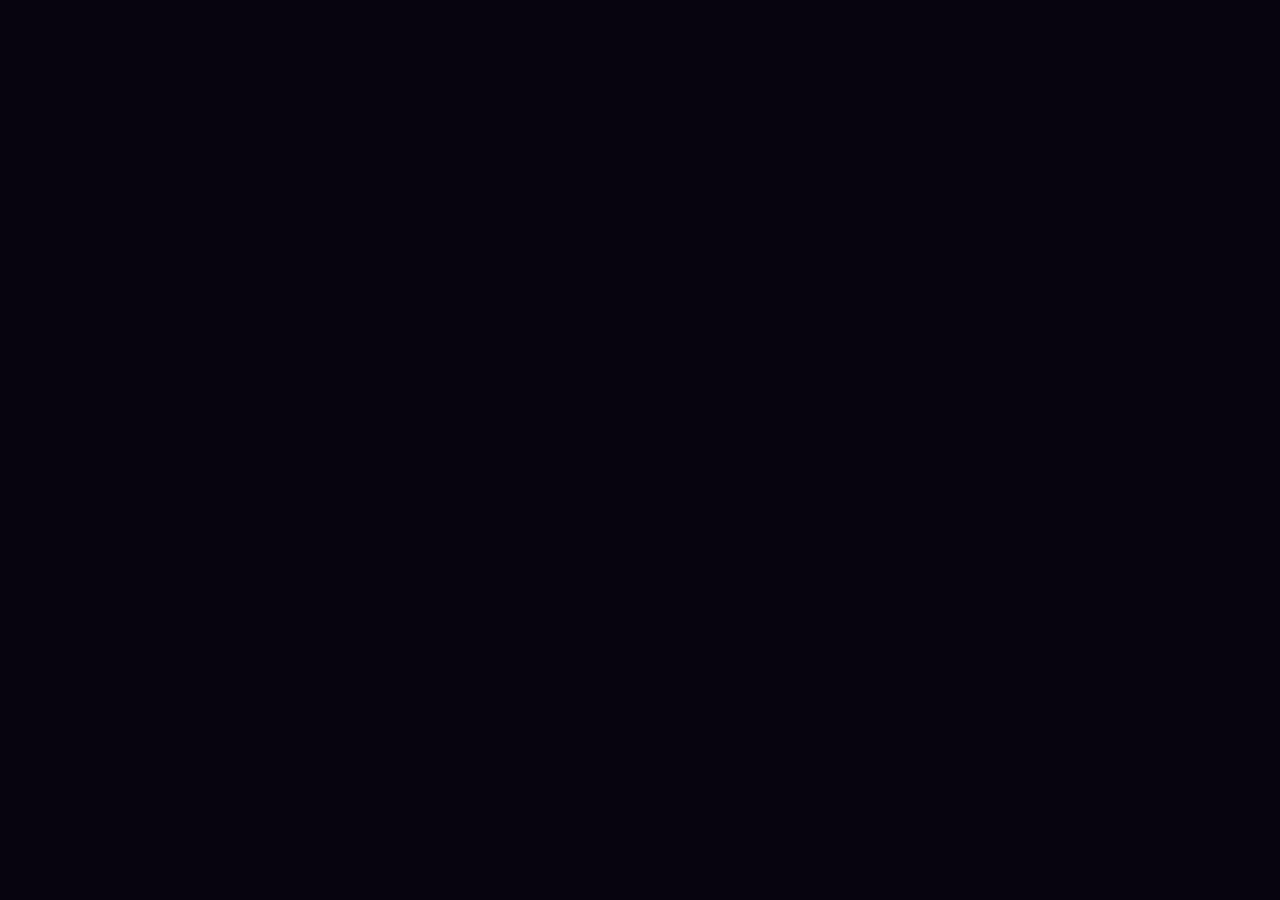
==== commit 6380d709: "Update index.html" ====
--- a/index.html
+++ b/index.html
@@ -4,258 +4,91 @@
 <meta charset="UTF-8">
 <meta name="viewport" content="width=device-width,initial-scale=1,viewport-fit=cover">
 <meta name="theme-color" content="#07030f">
-<meta name="description" content="Megan Kawiis Creative Lab — four cinematic worlds in one immersive scroll journey.">
-<title>Megan Kawiis Creative Lab | Travel Beyond</title>
+<meta name="description" content="Megan Kawiis Creative Lab: four cinematic journeys into original worlds, games, AI and community.">
+<title>Megan Kawiis Creative Lab | Enter Another World</title>
 <link rel="preconnect" href="https://fonts.googleapis.com">
 <link rel="preconnect" href="https://fonts.gstatic.com" crossorigin>
-<link href="https://fonts.googleapis.com/css2?family=DM+Sans:wght@400;500;600;700&family=Orbitron:wght@500;700;900&display=swap" rel="stylesheet">
+<link href="https://fonts.googleapis.com/css2?family=DM+Sans:wght@400;500;700&family=Orbitron:wght@500;700;900&display=swap" rel="stylesheet">
 <style>
-:root{--bg:#07030f;--violet:#a66cff;--pink:#ff71c8;--gold:#ffd68a;--cyan:#80eaff;--text:#fff;--muted:#d1c4e2;--font:Orbitron,"Trebuchet MS",sans-serif}
+:root{--ori:Orbitron,"Trebuchet MS",sans-serif;--muted:#c9bddb}
 *{box-sizing:border-box;margin:0;padding:0}
-html{scroll-behavior:smooth;scroll-padding-top:70px}
-body{background:var(--bg);color:var(--text);font-family:"DM Sans",system-ui,sans-serif;overflow-x:hidden;-webkit-tap-highlight-color:transparent}
+html{scroll-padding-top:70px}
+body{background:#07030f;color:#fff;font-family:"DM Sans",system-ui,sans-serif;overflow-x:hidden;-webkit-tap-highlight-color:transparent}
 body.locked{overflow:hidden;height:100svh}
-a{color:inherit;text-decoration:none}button{font:inherit;color:inherit;cursor:pointer}
-:focus-visible{outline:3px solid #f3dcff;outline-offset:4px}
-#world-canvas{position:fixed;inset:0;width:100%;height:100%;z-index:0;pointer-events:none}
-.grain,.vignette{position:fixed;inset:0;pointer-events:none}
-.grain{z-index:8;opacity:.075;background-image:url("data:image/svg+xml,%3Csvg xmlns='http://www.w3.org/2000/svg' width='180' height='180'%3E%3Cfilter id='n'%3E%3CfeTurbulence type='fractalNoise' baseFrequency='.8' numOctaves='3' stitchTiles='stitch'/%3E%3C/filter%3E%3Crect width='100%25' height='100%25' filter='url(%23n)'/%3E%3C/svg%3E");mix-blend-mode:overlay}
-.vignette{z-index:7;background:radial-gradient(ellipse at center,transparent 35%,#030108b8 100%)}
-.progress{position:fixed;z-index:120;top:0;left:0;width:100%;height:3px;background:#ffffff12}
-.progress span{display:block;width:0;height:100%;background:linear-gradient(90deg,var(--violet),var(--pink),var(--gold));box-shadow:0 0 18px var(--pink)}
-header{position:fixed;z-index:90;top:0;left:0;right:0;padding:calc(15px + env(safe-area-inset-top)) 5vw 14px;display:flex;justify-content:space-between;align-items:center;background:linear-gradient(#07030fe8,#07030f00)}
-.brand{font:900 .7rem var(--font);letter-spacing:.13em}.brand span{color:#c8a2ff}
-.header-note{font:600 .58rem var(--font);letter-spacing:.17em;color:#e2d3f3}
-.intro{position:fixed;inset:0;z-index:200;background:#08040e;display:grid;place-items:center;overflow:hidden;transition:visibility 1.8s}
+a{color:inherit;text-decoration:none}
+button{font:inherit;color:inherit;cursor:pointer}
+:focus-visible{outline:3px solid #e4ceff;outline-offset:3px}
+#cv{position:fixed;inset:0;width:100%;height:100%;z-index:0}
+#poster{position:fixed;inset:0;width:100%;height:100%;object-fit:cover;object-position:68% center;z-index:1;opacity:0;pointer-events:none}
+.bar{position:fixed;top:0;left:0;height:3px;width:0;background:linear-gradient(90deg,#7c3dbe,#f2d5ff);z-index:100}
+header{position:fixed;top:0;left:0;right:0;z-index:50;padding:calc(14px + env(safe-area-inset-top)) 5vw 14px;display:flex;justify-content:space-between;align-items:center;background:linear-gradient(#07030fcc,#07030f00)}
+.brand{font:800 .72rem var(--ori);letter-spacing:.1em}.brand b{color:#c6a0ff}
+.hdr{font-size:.62rem;letter-spacing:.2em;color:#d1c2e6}
+.intro{position:fixed;inset:0;z-index:1000;background:#08040e;display:grid;place-items:center;overflow:hidden;transition:visibility 2s}
 .intro.gone{visibility:hidden;pointer-events:none}
-.curtain{position:absolute;top:-3%;height:106%;width:52%;background:repeating-linear-gradient(90deg,#210b38 0,#481467 7%,#160821 13%,#511878 19%,#210b38 26%);box-shadow:inset -22px 0 35px #0009,0 0 70px #000;transition:transform 1.9s cubic-bezier(.72,0,.18,1)}
-.curtain.left{left:0;border-right:2px solid #d9b7ff77}.curtain.right{right:0;border-left:2px solid #d9b7ff77}
-.intro.open .left{transform:translateX(-102%)}.intro.open .right{transform:translateX(102%)}
-.intro-card{position:relative;z-index:2;text-align:center;padding:24px;transition:opacity .65s,transform .65s}
-.intro.open .intro-card{opacity:0;transform:scale(.86)}
-.seal{width:86px;height:86px;border:1px solid #d6b5ff;border-radius:50%;display:grid;place-items:center;margin:auto;font:900 1.45rem var(--font);box-shadow:0 0 35px #a75cff88}
-.kicker{font:700 .62rem var(--font);letter-spacing:.23em;color:#e4d0ff}
-.intro h1{font:900 clamp(2.2rem,9vw,5.7rem)/.98 var(--font);letter-spacing:-.07em;margin:22px 0}
-.intro p.sub{font-size:.67rem;letter-spacing:.2em;color:#d8c4f2}
-.button{display:inline-flex;justify-content:center;align-items:center;gap:10px;min-height:52px;padding:15px 23px;border:1px solid #e1caff;background:linear-gradient(135deg,#7136a8,#241038);font:800 .66rem var(--font);letter-spacing:.1em;box-shadow:0 0 28px #9e57ff55;transition:transform .25s,box-shadow .25s}
-.button:hover{transform:translateY(-3px);box-shadow:0 0 42px #b77aff99}
-.intro .button{margin-top:28px}
-.site{position:relative;z-index:2;opacity:.15;transition:opacity 1.2s}.site.ready{opacity:1}
-.hero{min-height:100svh;display:grid;place-items:center;text-align:center;padding:130px 22px 85px;position:relative}
-.hero:before{content:"";position:absolute;width:min(78vw,700px);aspect-ratio:1;border-radius:50%;background:radial-gradient(circle,#7934bb45,transparent 68%);filter:blur(12px);animation:pulse 6s ease-in-out infinite}
-.hero-inner{position:relative;max-width:900px}
-.hero h2{font:900 clamp(2.8rem,11vw,8.4rem)/.91 var(--font);letter-spacing:-.075em;margin:25px 0;text-shadow:0 12px 60px #9b55ff88}
-.hero h2 span{display:block;color:transparent;-webkit-text-stroke:1.2px #e7d8ff}
-.hero-copy{max-width:610px;margin:auto;color:var(--muted);font-size:1rem;line-height:1.85}
-.scroll-cue{display:inline-block;margin-top:42px;font:700 .61rem var(--font);letter-spacing:.2em;color:#e3d4f5;animation:bob 1.8s ease-in-out infinite}
-@keyframes bob{50%{transform:translateY(8px)}}@keyframes pulse{50%{transform:scale(1.12);opacity:.65}}
-.world{height:390svh;position:relative;isolation:isolate}
-.world .pin{position:sticky;top:0;height:100svh;min-height:570px;display:grid;place-items:center;overflow:hidden;text-align:center;padding:90px 22px 40px}
-.scene-art{position:absolute;inset:0;opacity:.92;overflow:hidden;pointer-events:none}
-.scene-art:after{content:"";position:absolute;inset:0;background:linear-gradient(180deg,#07030f30,#07030f20 55%,#07030fbb)}
-.scene-content{position:relative;z-index:3;width:min(900px,100%);margin:auto}
-.scene-content>*{transition:opacity .25s,transform .25s}
-.scene-title{font:900 clamp(2.4rem,9vw,6.8rem)/.98 var(--font);letter-spacing:-.065em;margin:17px 0;text-shadow:0 8px 35px #000b}
-.scene-title .outline{color:transparent;-webkit-text-stroke:1px #fff}
-.scene-copy{max-width:570px;margin:0 auto;color:#f0e7fb;line-height:1.8;text-shadow:0 2px 16px #000}
-.scene-link{margin-top:27px;background:linear-gradient(135deg,#f7d991,#c58b2a);color:#251708;border-color:#fff1c8;box-shadow:0 0 40px #f1c77c66}
-.scene-index{font:700 .6rem var(--font);letter-spacing:.24em;color:#f1dfff}
-.beam{position:absolute;left:50%;top:50%;width:80vw;height:80vw;max-width:900px;max-height:900px;transform:translate(-50%,-50%);border-radius:50%;border:1px solid #fff3;box-shadow:0 0 100px #a45bff22,inset 0 0 100px #a45bff22}
-.sun-orb{position:absolute;width:min(65vw,530px);aspect-ratio:1;border-radius:50%;left:50%;top:48%;transform:translate(-50%,-50%);background:radial-gradient(circle at 35% 32%,#fffce2 0,#ffe9a1 13%,#ffba52 42%,#d95b27 68%,#561c36 100%);box-shadow:0 0 55px #ffb64f99,0 0 160px #ff8b4388,0 0 300px #ff9c3d44;animation:solar 12s ease-in-out infinite}
-.sun-orb:before,.sun-orb:after{content:"";position:absolute;inset:-13%;border:1px solid #ffd28a55;border-radius:50%;animation:orbit 22s linear infinite}
-.sun-orb:after{inset:-25%;border-color:#ffbd6b30;animation-duration:35s;animation-direction:reverse}
-@keyframes solar{50%{filter:brightness(1.18);transform:translate(-50%,-50%) scale(1.04)}}@keyframes orbit{to{transform:rotate(360deg)}}
-.sun-ground{position:absolute;left:-10%;right:-10%;bottom:-5%;height:33%;background:linear-gradient(180deg,#2c1749,#08030f);clip-path:polygon(0 55%,15% 30%,27% 58%,40% 18%,53% 55%,70% 25%,83% 60%,100% 30%,100% 100%,0 100%)}
-.city-sky{position:absolute;inset:0;background:linear-gradient(180deg,#10072e,#4c1c69 47%,#ff5d9f 70%,#10091e 100%)}
-.city-sky:before{content:"";position:absolute;width:35vw;height:35vw;max-width:300px;max-height:300px;left:50%;top:35%;transform:translate(-50%,-50%);border-radius:50%;background:radial-gradient(circle,#ffd7a0,#ff8caa 45%,#ff5c9b00 72%);filter:blur(4px)}
-.buildings{position:absolute;left:0;right:0;bottom:0;height:66%;display:flex;align-items:end;justify-content:space-around;gap:4px}
-.building{position:relative;width:9%;height:var(--h);background:linear-gradient(90deg,#090718,#241341 55%,#0b0920);border:1px solid #a86bff55;box-shadow:0 0 22px #8b45d744}
-.building:after{content:"";position:absolute;inset:10px 6px;background:repeating-linear-gradient(0deg,transparent 0 15px,#78eaff99 16px 18px),repeating-linear-gradient(90deg,transparent 0 13px,#ff80d066 14px 16px);opacity:.7}
-.road{position:absolute;bottom:-5%;left:50%;transform:translateX(-50%);width:90%;height:43%;background:linear-gradient(90deg,#090713,#171025 48%,#090713);clip-path:polygon(42% 0,58% 0,100% 100%,0 100%)}
-.road:after{content:"";position:absolute;left:49%;top:0;bottom:0;width:2px;background:repeating-linear-gradient(180deg,#ffe9a5 0 24px,transparent 24px 48px);transform:perspective(80px) rotateX(12deg);transform-origin:top}
-.network{position:absolute;inset:0;background:radial-gradient(circle at center,#4b1680aa,transparent 65%),linear-gradient(135deg,#080414,#16092e 55%,#080414)}
-.network:before{content:"";position:absolute;inset:0;background-image:linear-gradient(#b77aff22 1px,transparent 1px),linear-gradient(90deg,#b77aff22 1px,transparent 1px);background-size:48px 48px;transform:perspective(500px) rotateX(58deg) scale(1.5);transform-origin:bottom;mask-image:linear-gradient(transparent,#000)}
-.holo-ring{position:absolute;left:50%;top:45%;width:min(72vw,600px);aspect-ratio:1;border:1px solid #8e65ff77;border-radius:50%;transform:translate(-50%,-50%) rotateX(65deg);box-shadow:0 0 55px #8c58ff55,inset 0 0 55px #8c58ff33;animation:orbit 30s linear infinite}
-.robot{position:absolute;left:50%;top:48%;transform:translate(-50%,-50%);width:clamp(145px,28vw,235px);height:clamp(220px,42vw,340px);filter:drop-shadow(0 0 28px #9b66ff77);animation:robotFloat 4s ease-in-out infinite}
-@keyframes robotFloat{50%{translate:0 -10px}}
-.robot-head{position:absolute;left:20%;top:0;width:60%;height:35%;border-radius:42% 42% 35% 35%;background:linear-gradient(145deg,#fff,#aeb9d2 45%,#5b527c);border:2px solid #e7d9ff;box-shadow:inset -12px -8px 20px #31264f,0 0 24px #b98aff88}
-.robot-head:before{content:"";position:absolute;left:17%;right:17%;top:42%;height:20%;border-radius:20px;background:linear-gradient(90deg,#78eaff,#fff,#78eaff);box-shadow:0 0 15px #78eaff}
-.robot-head:after{content:"";position:absolute;left:44%;top:12%;width:12%;height:6%;border-radius:50%;background:#fff;box-shadow:0 0 12px #fff}
-.robot-body{position:absolute;left:17%;top:38%;width:66%;height:45%;border-radius:30% 30% 20% 20%;background:linear-gradient(110deg,#4a3c69,#f1f1fa 45%,#6e608b);border:2px solid #d7c9ff;box-shadow:inset -15px -10px 20px #201632}
-.robot-body:after{content:"MK";position:absolute;left:0;right:0;top:35%;text-align:center;font:900 1.2rem var(--font);color:#7953ac;text-shadow:0 0 12px #cdaaff}
-.robot-arm{position:absolute;top:42%;width:19%;height:40%;border-radius:30px;background:linear-gradient(90deg,#55456e,#e8e8f4,#6b5c85);border:1px solid #d7c9ff}
-.robot-arm.left{left:0;transform:rotate(13deg)}.robot-arm.right{right:0;transform-origin:top center;animation:wave 1.3s ease-in-out infinite alternate}
-@keyframes wave{to{transform:rotate(-48deg)}}
-.robot-leg{position:absolute;top:78%;width:20%;height:22%;border-radius:0 0 15px 15px;background:linear-gradient(90deg,#55456e,#e8e8f4,#6b5c85)}
-.robot-leg.left{left:27%}.robot-leg.right{right:27%}
-.speech{position:absolute;top:8%;left:50%;transform:translateX(-50%);width:max-content;max-width:90%;padding:13px 17px;border:1px solid #d9c5ff;border-radius:16px 16px 16px 3px;background:#140c25e8;color:#fff;font-weight:700;font-size:clamp(.72rem,2vw,.95rem);box-shadow:0 0 30px #9c6bff55;animation:speechPulse 2.5s ease-in-out infinite}
-@keyframes speechPulse{50%{box-shadow:0 0 42px #c18aff99}}
-.bridge-scene{position:absolute;inset:0;background:linear-gradient(180deg,#21103f,#a75e8d 52%,#f3b77e 72%,#171027)}
-.bridge-sun{position:absolute;left:50%;top:37%;transform:translate(-50%,-50%);width:22vw;max-width:190px;aspect-ratio:1;border-radius:50%;background:radial-gradient(circle,#fff4cb,#ffbd83 60%,#ff9e8b00 75%);box-shadow:0 0 100px #ffb77d}
-.bridge-deck{position:absolute;left:50%;bottom:0;transform:translateX(-50%);width:100%;height:43%;background:linear-gradient(180deg,#38214e,#100a20);clip-path:polygon(0 30%,100% 30%,100% 100%,0 100%)}
-.bridge-deck:before{content:"";position:absolute;left:0;right:0;top:18%;height:4px;background:#ffd9ad;box-shadow:0 0 22px #ffd9ad}
-.bridge-cable{position:absolute;left:5%;right:5%;top:42%;height:33%;border-top:3px solid #f4c8aa;border-radius:50% 50% 0 0;filter:drop-shadow(0 0 10px #ffd3ac)}
-.bridge-pillar{position:absolute;bottom:20%;height:54%;width:12px;background:linear-gradient(90deg,#4e315d,#f8d4bc,#57365f);box-shadow:0 0 20px #ffd2b5;left:25%}
-.bridge-pillar.two{left:auto;right:25%}
-.bridge-people{position:absolute;bottom:14%;left:0;right:0;display:flex;justify-content:space-evenly;align-items:end}
-.person{width:12px;height:48px;background:#10091d;border-radius:8px 8px 2px 2px;position:relative}
-.person:before{content:"";position:absolute;width:13px;height:13px;border-radius:50%;background:#10091d;top:-12px;left:0}
-.contact{min-height:100svh;display:grid;place-items:center;text-align:center;padding:110px 22px;background:radial-gradient(ellipse at center,#48216d99,transparent 62%)}
-.contact h2{font:900 clamp(2.5rem,8.5vw,6rem)/.98 var(--font);margin:22px 0;letter-spacing:-.06em}
-.contact-copy{color:var(--muted);line-height:1.8}
-footer{position:relative;z-index:3;padding:26px 6vw;border-top:1px solid #b58be933;color:#b3a9c3;display:flex;justify-content:space-between;gap:12px;flex-wrap:wrap;font-size:.72rem;background:#07030f}
-.sound-toggle{position:fixed;z-index:95;right:18px;bottom:18px;border:1px solid #d7baff66;background:#140b25d9;border-radius:50px;padding:11px 14px;font:700 .55rem var(--font);letter-spacing:.1em;backdrop-filter:blur(10px)}
-@media(max-width:700px){.header-note{font-size:.5rem}.brand{font-size:.6rem}.world{height:350svh}.world .pin{min-height:520px}.scene-title{font-size:clamp(2.2rem,10vw,4rem)}.scene-copy{font-size:.92rem}.robot{top:50%}.speech{top:12%}footer{flex-direction:column}.sun-orb{width:78vw}}
-@media(prefers-reduced-motion:reduce){*,*:before,*:after{scroll-behavior:auto!important;animation:none!important;transition-duration:.01ms!important}}
-</style>
-<noscript><style>.intro{display:none}.site{opacity:1}.world{height:auto}.world .pin{position:relative;height:auto;min-height:80svh}.scene-content{padding:80px 0}</style></noscript>
-</head>
-<body class="locked">
-<canvas id="world-canvas" aria-hidden="true"></canvas>
-<div class="vignette" aria-hidden="true"></div><div class="grain" aria-hidden="true"></div>
-<div class="progress"><span id="progress"></span></div>
-<div class="intro" id="intro">
- <div class="curtain left"></div><div class="curtain right"></div>
- <div class="intro-card">
-  <div class="seal">MK</div><p class="kicker" style="margin-top:22px">AN IMMERSIVE CREATIVE EXPERIENCE</p>
-  <h1>MEGAN KAWIIS</h1><p class="sub">FOUR WORLDS. ONE LONG JOURNEY.</p>
-  <button class="button" id="enter" type="button">✦ OPEN THE CURTAINS ✦</button>
- </div>
-</div>
-<div class="site" id="site">
-<header><a class="brand" href="#home">MEGAN KAWIIS <span>◆ CREATIVE LAB</span></a><span class="header-note">SCROLL TO TRAVEL</span></header>
-<main>
-<section class="hero" id="home"><div class="hero-inner">
- <p class="kicker">INDEPENDENT DIGITAL CREATIVE LAB</p>
- <h2>ENTER THE <span>UNIMAGINED.</span></h2>
- <p class="hero-copy">Four worlds. Four different realities. Keep scrolling and travel from a living sun, through a city that never sleeps, into an AI showroom, and across a bridge built for everyone.</p>
- <a class="scroll-cue" href="#solaris">BEGIN YOUR JOURNEY&nbsp; ↓</a>
-</div></section>
+.cur{position:absolute;top:-3%;height:106%;width:52%;background:repeating-linear-gradient(90deg,#210b38 0,#481467 7%,#160821 13%,#511878 19%,#210b38 26%);box-shadow:inset -22px 0 35px #0009,0 0 70px #000;transition:transform 2s cubic-bezier(.72,0,.18,1);will-change:transform}
+.cur.l{left:0;border-right:2px solid #d9b7ff77}.cur.r{right:0;border-left:2px solid #d9b7ff77}
+.intro.open .l{transform:translateX(-102%)}.intro.open .r{transform:translateX(102%)}
+.ic{position:relative;z-index:2;text-align:center;padding:24px;transition:opacity .7s,transform .7s}
+.intro.open .ic{opacity:0;transform:scale(.85)}
+.ic h1{font:900 clamp(2rem,8vw,5rem)/1 var(--ori);letter-spacing:-.05em;margin:22px 0}
+.ic p{color:#d8c4f2;font-size:.72rem;letter-spacing:.22em}
+.seal{width:82px;height:82px;border:1px solid #d6b5ff;border-radius:50%;display:grid;place-items:center;margin:auto;font:700 1.5rem var(--ori);box-shadow:0 0 30px #a75cff66}
+.btn,.go{display:inline-block;padding:17px 26px;min-height:52px;border:1px solid #d5b7ff;background:linear-gradient(135deg,#6e31a5,#241038);font:700 .72rem var(--ori);letter-spacing:.12em;box-shadow:0 0 30px #9e57ff66}
+.btn{margin-top:26px}
+.site{position:relative;z-index:2;opacity:.2;transition:opacity 1.4s}.site.ready{opacity:1}
+  for(var i=0;i<22;i++){var a=i/22*6.283+R(i)*.3,l=r*(1.3+.9*R(i+4));
+    cx.strokeStyle="rgba(255,170,70,"+(.08+.1*R(i+8))+")";cx.lineWidth=r*(.04+.06*R(i+2));
+    cx.beginPath();cx.moveTo(Math.cos(a)*r*.95,Math.sin(a)*r*.95);cx.lineTo(Math.cos(a)*l,Math.sin(a)*l);cx.stroke()}
+  cx.restore();
+  cx.save();cx.beginPath();cx.arc(x,y,r,0,6.283);cx.clip();
+  if(TX.sun){cx.translate(x,y);cx.rotate(tm*1e-5);cx.drawImage(TX.sun,-r*1.02,-r*1.02,r*2.04,r*2.04)}
+  else{rg(x,y,r,[[0,"#fffdf0"],[.55,"#ffd47a"],[.88,"#ff9a2e"],[1,"#b83c08"]]);
+    for(i=0;i<110;i++){var q=R(i)*6.283+tm*2e-5*(1+R(i+3)),d=Math.sqrt(R(i+9))*r*.95;
+      cx.fillStyle=i%3?"rgba(255,250,215,.3)":"rgba(170,60,5,.22)";
+      cx.beginPath();cx.arc(x+Math.cos(q)*d,y+Math.sin(q)*d,r*(.03+.05*R(i+5)),0,6.283);cx.fill()}}
+  cx.restore();
+  if(p>.5){cx.save();cx.globalCompositeOperation="lighter";var al=.35*S(.5,.9,p),lg=cx.createLinearGradient(0,0,W,0);
+    lg.addColorStop(0,"rgba(255,200,120,0)");lg.addColorStop(.5,"rgba(255,230,170,"+al+")");lg.addColorStop(1,"rgba(255,200,120,0)");
+    cx.fillStyle=lg;cx.fillRect(0,y-3,W,6);cx.restore()}}
 
-<section class="world" id="solaris" data-world="solar"><div class="pin">
- <div class="scene-art"><div class="beam"></div><div class="sun-orb"></div><div class="sun-ground"></div></div>
- <div class="scene-content">
-  <p class="scene-index">WORLD 01 · AERION VERSE</p>
-  <h2 class="scene-title">LEAVE THE EARTH.<br><span class="outline">MEET THE SUN.</span></h2>
-  <p class="scene-copy">Beyond the familiar sky, a new legend awakens. Enter the universe of Solaris — the Living Sun.</p>
-  <a class="button scene-link" href="https://metrinewesakania-beep.github.io/solaris-aerion-verse/">ENTER SOLARIS ↗</a>
- </div>
-</div></section>
+/* 1 · Earth to the Sun */
+function s0(p,tm){
+  warp(p*1.8+tm*2e-5,.02+.06*Math.sin(p*3.14),1);
+  var e=S(0,.45,p);
+  if(e<1){cx.save();cx.globalAlpha*=1-S(.3,.5,p);earth(W/2,H*(1.3+.45*e),W*1.15*(1-.45*e),p*.6,tm);cx.restore()}
+  var g=S(.22,1,p);
+  if(p>.2)sun(W/2,H*.5,6+W*g*g*g,tm,p);
+  var f=S(.78,.93,p);if(f>0){cx.fillStyle="rgba(255,250,238,"+f+")";cx.fillRect(0,0,W,H)}}
 
-<section class="world" id="city" data-world="city"><div class="pin">
- <div class="scene-art"><div class="city-sky"></div><div class="buildings">
-  <i class="building" style="--h:45%"></i><i class="building" style="--h:72%"></i><i class="building" style="--h:57%"></i><i class="building" style="--h:88%"></i><i class="building" style="--h:63%"></i><i class="building" style="--h:76%"></i><i class="building" style="--h:50%"></i><i class="building" style="--h:69%"></i><i class="building" style="--h:42%"></i>
- </div><div class="road"></div></div>
- <div class="scene-content">
-  <p class="scene-index">WORLD 02 · KAWIIS CITY RUN</p>
-  <h2 class="scene-title">DROP INTO<br><span class="outline">THE LIVING CITY.</span></h2>
-  <p class="scene-copy">Neon horizons. Streets full of motion. Your next run begins where the skyline meets the road.</p>
-  <a class="button scene-link" href="https://metrinewesakania-beep.github.io/Kawii-chase-by-megan/">ENTER THE GAME ↗</a>
- </div>
-</div></section>
+  cx.fillStyle="rgba(255,230,180,.35)";
+  for(var i=0;i<14;i++)cx.fillRect(W/2-W*.1*(1-i/14)+Math.sin(tm*.002+i)*6,hy+6+i*H*.025,W*.2*(1-i/14),2);
+  var dy=hy+H*.1,bl=W*.2,br=W*.8,l=bl+W*.3*d,r=br-W*.3*d;
+  cx.fillStyle="#120a24";cx.fillRect(0,dy,bl,H-dy);cx.fillRect(br,dy,W-br,H-dy);
+  cx.strokeStyle="#f39bcf";cx.lineWidth=4;cx.beginPath();cx.moveTo(bl,dy);cx.lineTo(l,dy);cx.moveTo(br,dy);cx.lineTo(r,dy);cx.stroke();
+  cx.lineWidth=1;cx.strokeStyle="rgba(243,155,207,.6)";
+  [[bl,l,1],[br,r,-1]].forEach(function(q){for(var x=q[0];q[2]>0?x<q[1]:x>q[1];x+=q[2]*16){var u=(x-W/2)/(W*.3);
+    cx.beginPath();cx.moveTo(x,dy);cx.lineTo(x,dy-H*.09*(1-u*u));cx.stroke()}});
+  var a=S(.7,.8,p);
+  if(a>0)for(i=0;i<9;i++){var x2=bl+((tm*6e-5*(.6+R(i))+i/9)%1)*(br-bl);rg(x2,dy-8,9,[[0,"rgba(255,214,120,"+a+")"],[1,"rgba(255,214,120,0)"]])}}
 
-<section class="world" id="ai" data-world="ai"><div class="pin">
- <div class="scene-art"><div class="network"></div><div class="holo-ring"></div>
-  <div class="robot" aria-hidden="true"><div class="robot-head"></div><div class="robot-body"></div><div class="robot-arm left"></div><div class="robot-arm right"></div><div class="robot-leg left"></div><div class="robot-leg right"></div></div>
-  <div class="speech" id="robotSpeech">Hiii! Welcome to Megan Kawiis AI! ✨</div>
- </div>
- <div class="scene-content">
-  <p class="scene-index">WORLD 03 · MEGAN KAWIIS AI</p>
-  <h2 class="scene-title">STEP INSIDE<br><span class="outline">THE AI SHOP.</span></h2>
-  <p class="scene-copy">Meet your robot host. Explore ideas, conversations and experiments inside a futuristic creative lab.</p>
-  <a class="button scene-link" href="https://megan-kawiis-ai.onrender.com">ENTER THE AI LAB ↗</a>
- </div>
-</div></section>
-
-<section class="world" id="smallbridge" data-world="bridge"><div class="pin">
- <div class="scene-art"><div class="bridge-scene"></div><div class="bridge-sun"></div><div class="bridge-deck"></div><div class="bridge-cable"></div><div class="bridge-pillar"></div><div class="bridge-pillar two"></div>
-  <div class="bridge-people"><i class="person"></i><i class="person"></i><i class="person"></i><i class="person"></i><i class="person"></i></div>
- </div>
- <div class="scene-content">
-  <p class="scene-index">WORLD 04 · SMALLBRIDGE</p>
-  <h2 class="scene-title">CROSS THE GAP.<br><span class="outline">OPEN A WORLD.</span></h2>
-  <p class="scene-copy">A place for free learning, useful resources and new possibilities. One small connection can open a bigger future.</p>
-  <a class="button scene-link" href="https://metrinewesakania-beep.github.io/smallbridge/">CROSS THE BRIDGE ↗</a>
- </div>
-</div></section>
-
-<section class="contact" id="contact"><div>
- <p class="kicker">THE NEXT WORLD STARTS WITH AN IDEA</p>
- <h2>LET’S BUILD<br>SOMETHING<br>UNFORGETTABLE.</h2>
- <p class="contact-copy">Have a creative project or website idea?<br>Let's make something meaningful.</p>
- <a class="button" style="margin-top:28px" href="mailto:metrinewesakania@gmail.com">CONTACT THE CREATIVE LAB ↗</a>
-</div></section>
-</main>
-<footer><strong>MEGAN KAWIIS · CREATIVE LAB</strong><span>© <span id="year"></span> ORIGINAL WORLDS. DIGITAL FUTURES.</span></footer>
-</div>
-<button class="sound-toggle" id="sound" type="button" aria-pressed="false">SOUND: OFF</button>
-<script>
-"use strict";
-const $=id=>document.getElementById(id);
-const intro=$("intro"),site=$("site"),reduce=window.matchMedia("(prefers-reduced-motion: reduce)").matches;
-let opened=false;
-function openCurtains(){
- if(opened)return;opened=true;
- intro.classList.add("open");site.classList.add("ready");document.body.classList.remove("locked");
- window.setTimeout(()=>intro.classList.add("gone"),1900);
-}
-$("enter").addEventListener("click",openCurtains);
-$("year").textContent=new Date().getFullYear();
-
-/* A gentle, optional soundscape. It starts only after the visitor taps SOUND. */
-let audio=null,oscillators=[];
-$("sound").addEventListener("click",()=>{
- const btn=$("sound");
- if(audio){oscillators.forEach(o=>{try{o.stop()}catch(e){}});oscillators=[];audio.close();audio=null;btn.textContent="SOUND: OFF";btn.setAttribute("aria-pressed","false");return}
- const AC=window.AudioContext||window.webkitAudioContext;if(!AC)return;
- audio=new AC();[55,82.41,110].forEach((hz,i)=>{const o=audio.createOscillator(),g=audio.createGain();o.type="sine";o.frequency.value=hz;g.gain.value=.012/(i+1);o.connect(g);g.connect(audio.destination);o.start();oscillators.push(o)});
- btn.textContent="SOUND: ON";btn.setAttribute("aria-pressed","true");
-});
-
-/* Scroll progress and scene reveals */
-const worlds=[...document.querySelectorAll(".world")];
-const progress=$("progress"),speech=$("robotSpeech");
-let lastSpeech=-1;
-function smooth(a,b,x){x=Math.max(0,Math.min(1,(x-a)/(b-a)));return x*x*(3-2*x)}
-function update(){
- const max=document.documentElement.scrollHeight-innerHeight;
- progress.style.width=(max>0?scrollY/max*100:0)+"%";
- worlds.forEach((world,i)=>{
-  const rect=world.getBoundingClientRect(),range=Math.max(1,rect.height-innerHeight);
-  const p=Math.max(0,Math.min(1,-rect.top/range));
-  const visible=Math.max(0,Math.min(1,(innerHeight*.9-rect.top)/(innerHeight*.5)))*Math.max(0,Math.min(1,(rect.bottom-innerHeight*.1)/(innerHeight*.5)));
-  const content=world.querySelector(".scene-content");
-  content.style.opacity=visible;
-  content.style.transform=`translateY(${(1-visible)*25}px) scale(${.97+visible*.03})`;
-  const art=world.querySelector(".scene-art");art.style.transform=`scale(${1.04+p*.09})`;
-  if(i===2&&visible>.2){
-   const step=p<.35?0:p<.68?1:2;
-   if(step!==lastSpeech){lastSpeech=step;speech.textContent=["Hiii! Welcome to Megan Kawiis AI! ✨","I'm your robot host. Explore the lab! 🤖","Ready to discover something new?"][step]}
-  }
- });
-}
-let ticking=false;
-function onScroll(){if(!ticking){requestAnimationFrame(()=>{update();ticking=false});ticking=true}}
-addEventListener("scroll",onScroll,{passive:true});addEventListener("resize",update);update();
-
-/* Atmospheric stars and light trails behind the worlds */
-const canvas=$("world-canvas"),ctx=canvas.getContext("2d");
-let w=0,h=0,dpr=1,stars=[];
-function random(n){const x=Math.sin(n*127.1)*43758.5453;return x-Math.floor(x)}
-function resize(){dpr=Math.min(devicePixelRatio||1,1.5);w=innerWidth;h=innerHeight;canvas.width=w*dpr;canvas.height=h*dpr;stars=Array.from({length:Math.min(150,Math.floor(w*h/6500))},(_,i)=>({x:random(i+2)*w,y:random(i+900)*h,r:.4+random(i+80)*1.3,s:.15+random(i+40)*.45}))}
-resize();addEventListener("resize",resize);
-let previous=0;
-function draw(t){
- const dt=Math.min(40,t-previous||16);previous=t;
- ctx.setTransform(dpr,0,0,dpr,0,0);ctx.clearRect(0,0,w,h);
- const active=worlds.findIndex(el=>{const r=el.getBoundingClientRect();return r.top< h*.7&&r.bottom>h*.3});
- const palette=active===0?"255,190,100":active===1?"255,100,190":active===2?"155,110,255":active===3?"255,190,150":"160,110,255";
- stars.forEach((s,i)=>{s.y+=s.s*dt*.018;if(s.y>h+3)s.y=-3;const tw=.35+.65*Math.sin(t*.001+s.x);ctx.fillStyle=`rgba(${palette},${tw*.65})`;ctx.beginPath();ctx.arc(s.x,s.y,s.r,0,Math.PI*2);ctx.fill()});
- if(active===1){ctx.strokeStyle="rgba(130,220,255,.13)";ctx.lineWidth=1;for(let i=0;i<8;i++){const x=(i/7)*w;ctx.beginPath();ctx.moveTo(x,h);ctx.lineTo(w/2+(x-w/2)*.08,h*.54);ctx.stroke()}}
- requestAnimationFrame(draw);
-}
-if(!reduce)requestAnimationFrame(draw);
-else{ctx.fillStyle="#07030f";ctx.fillRect(0,0,w,h)}
+/* Engine: smoothed scroll, scene crossfades */
+var chs=Array.prototype.slice.call(document.querySelectorAll(".ch")),sc=[s0,s1,s2,s3],sm=[0,0,0,0],K=reduced?1:.085;
+var items=chs.map(function(c){return Array.prototype.slice.call(c.querySelectorAll("[data-a]")).map(function(e){var q=e.dataset.a.split(",").map(Number);return{e:e,a:q[0],b:q[1]}})});
+function loop(tm){
+  cx.setTransform(dpr,0,0,dpr,0,0);cx.globalAlpha=1;cx.fillStyle="#07030f";cx.fillRect(0,0,W,H);
+  warp(tm*3e-5,.004,.8);
+  chs.forEach(function(c,i){
+    var r=c.getBoundingClientRect(),raw=clamp(-r.top/(r.height-H),0,1);sm[i]+=(raw-sm[i])*K;
+    var vis=clamp((H*.9-r.top)/(H*.5),0,1)*clamp((r.bottom-H*.1)/(H*.5),0,1),p=sm[i];
+    if(vis>0){cx.globalAlpha=vis;sc[i](p,tm);cx.globalAlpha=1}
+    items[i].forEach(function(it){
+      var o=(it.a===0?1:clamp((p-it.a)/.06,0,1))*(it.b===1?1:clamp((it.b-p)/.06,0,1));
+      it.e.style.opacity=o;it.e.style.transform="translateY("+((1-o)*24).toFixed(1)+"px)";it.e.style.pointerEvents=o>.5?"auto":"none"});
+    if(i===0)poster.style.opacity=vis*S(.8,.96,p)});
+  var mx=document.documentElement.scrollHeight-H;bar.style.width=(mx>0?scrollY/mx*100:0)+"%";
+  requestAnimationFrame(loop)}
+requestAnimationFrame(loop);
 </script>
 </body>
-</html>+</html>
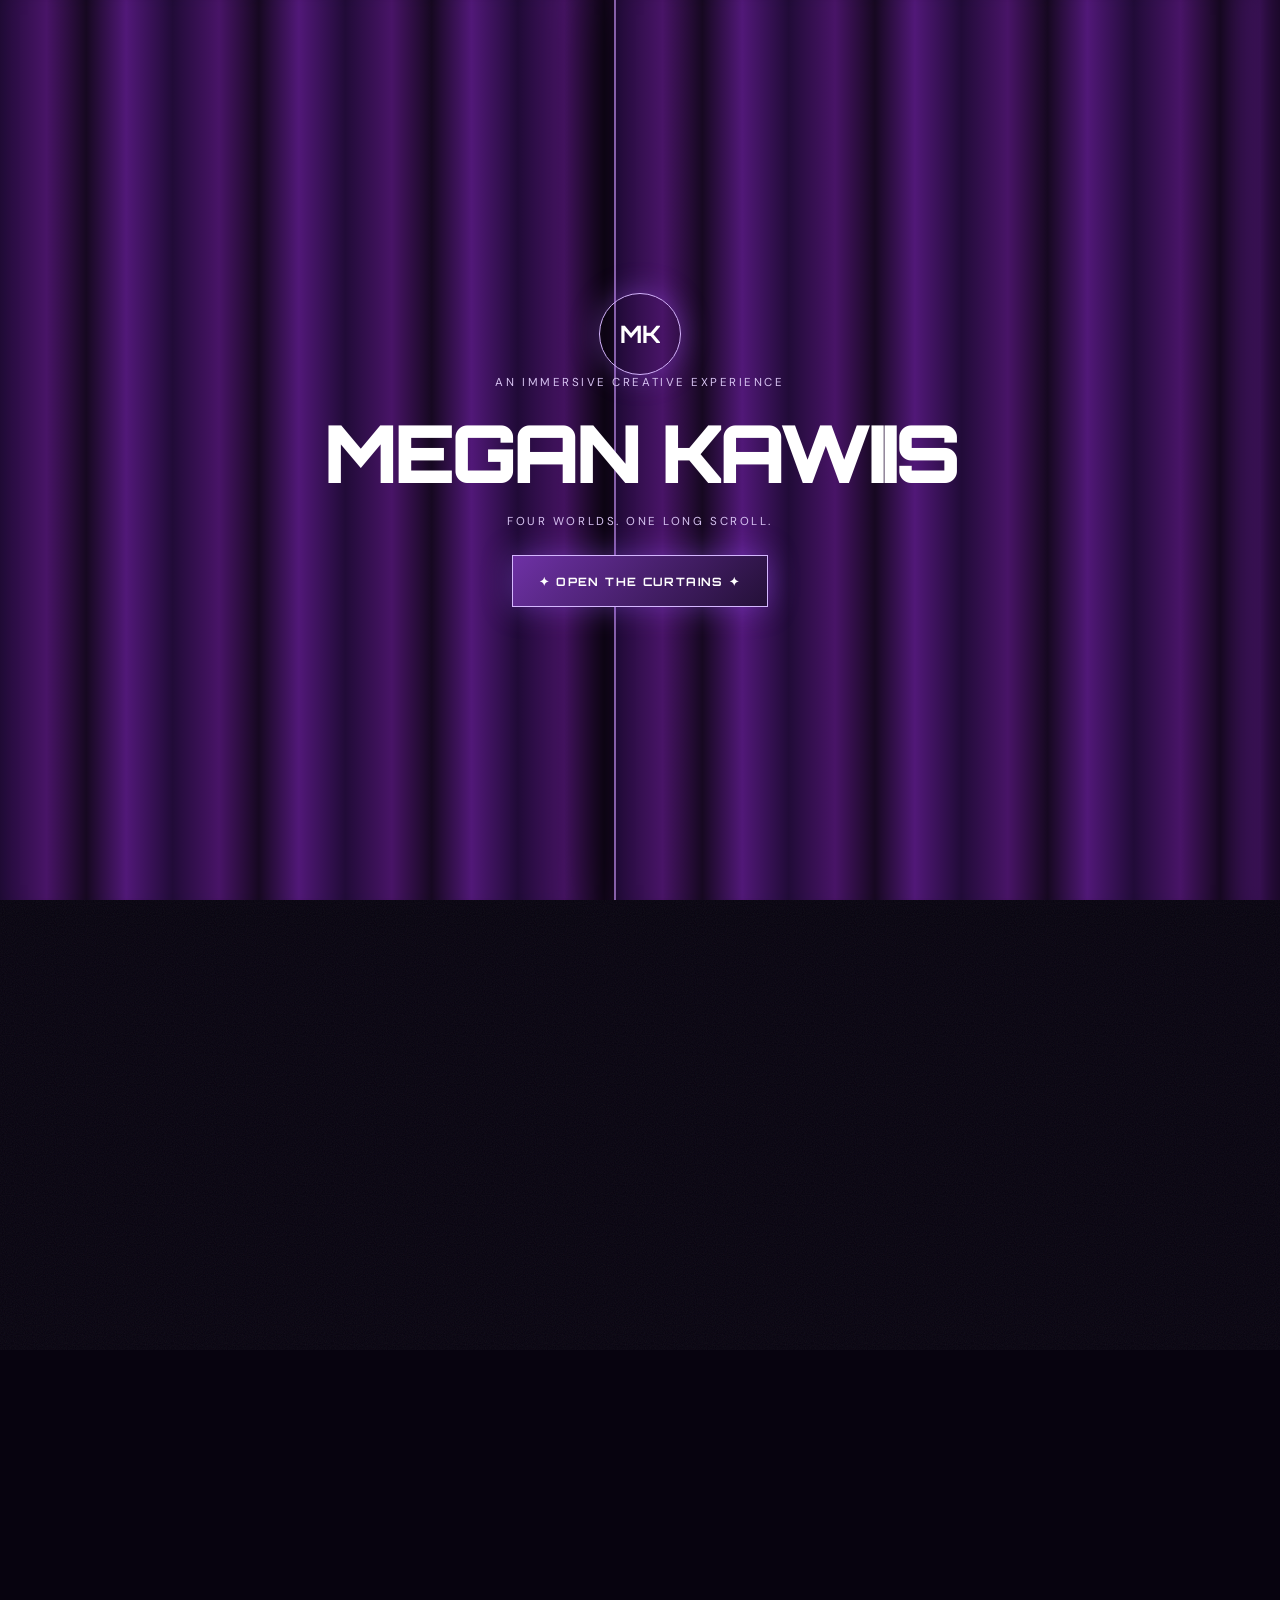
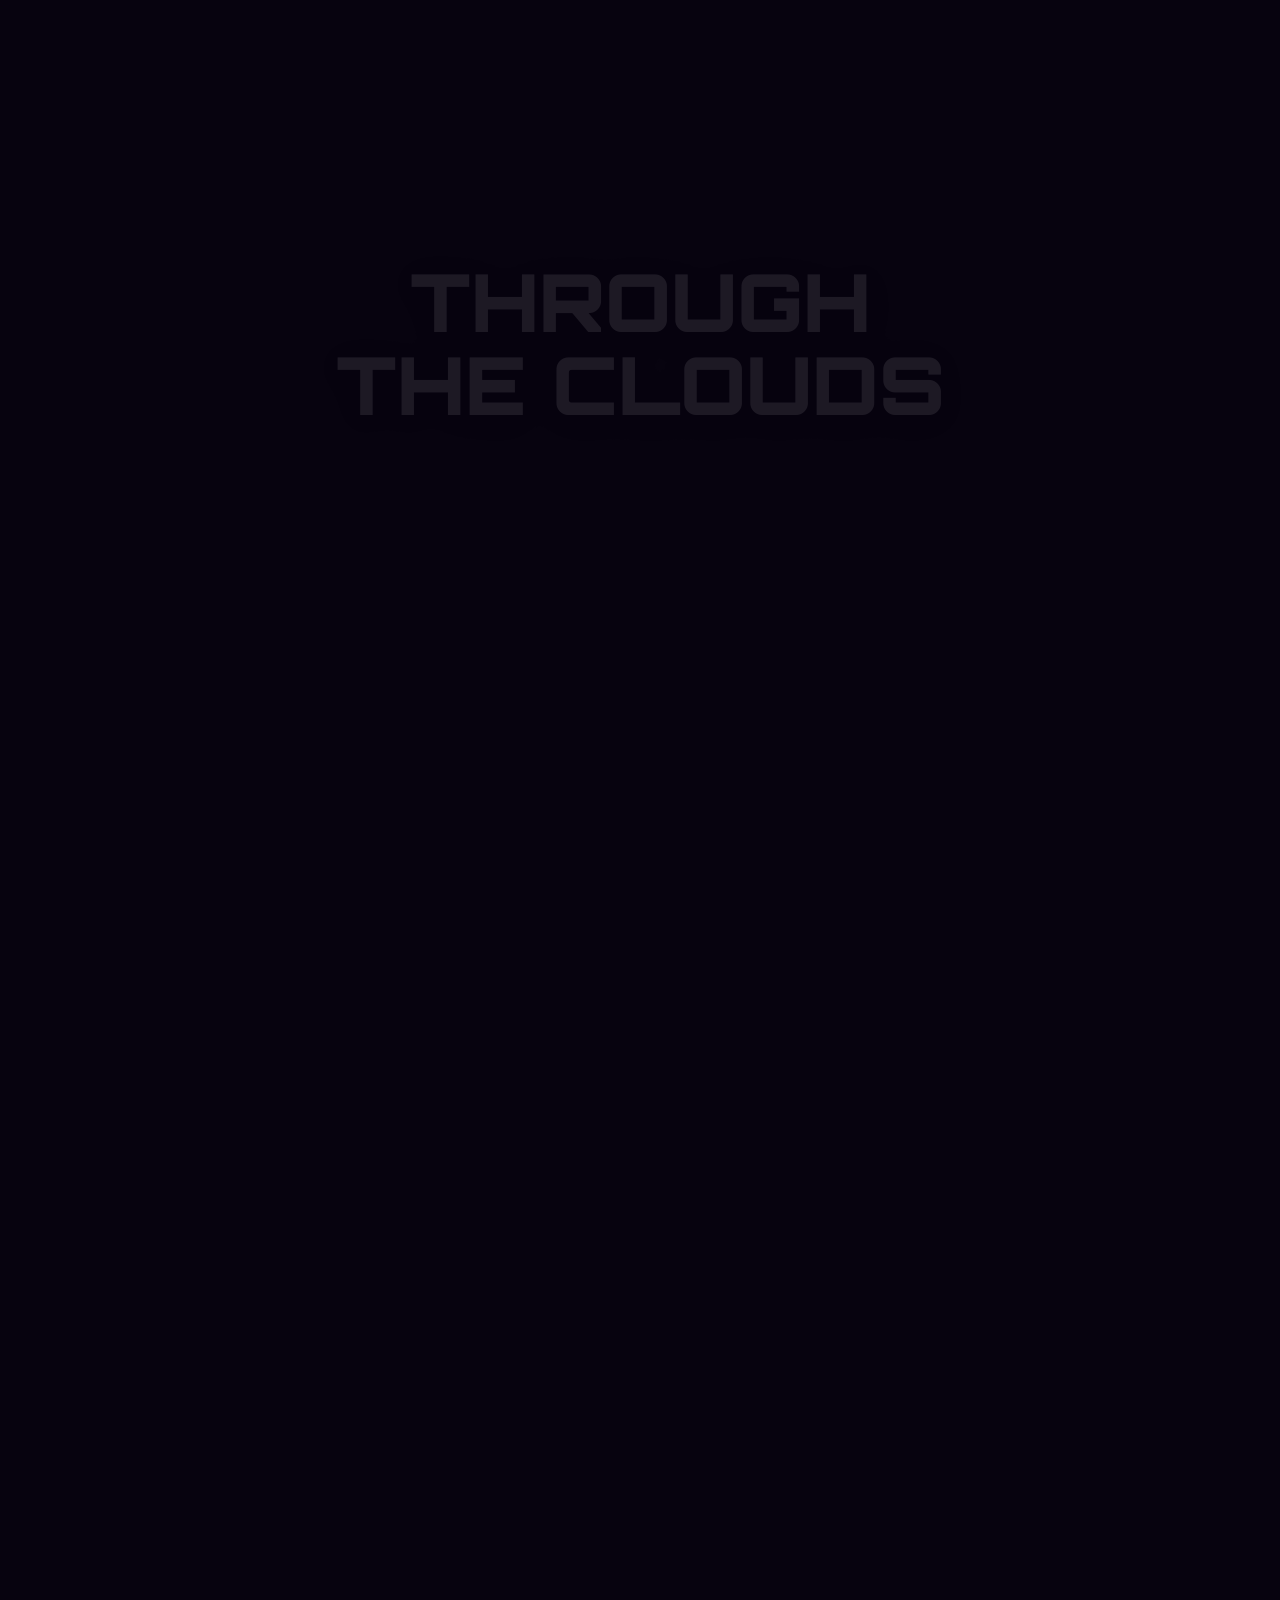
==== commit bbd9ad42: "Add files via upload" ====
--- a/index.html
+++ b/index.html
@@ -37,6 +37,144 @@
 .btn,.go{display:inline-block;padding:17px 26px;min-height:52px;border:1px solid #d5b7ff;background:linear-gradient(135deg,#6e31a5,#241038);font:700 .72rem var(--ori);letter-spacing:.12em;box-shadow:0 0 30px #9e57ff66}
 .btn{margin-top:26px}
 .site{position:relative;z-index:2;opacity:.2;transition:opacity 1.4s}.site.ready{opacity:1}
+.eyebrow{font:600 .68rem var(--ori);letter-spacing:.22em;color:#e1caff;text-shadow:0 2px 12px #000}
+.hero{min-height:100svh;display:grid;place-items:center;text-align:center;padding:120px 20px 80px}
+.hero h2{font:900 clamp(2.6rem,10vw,8rem)/.95 var(--ori);letter-spacing:-.07em;margin:26px 0;text-shadow:0 10px 55px #a05aff88}
+.hero h2 span{display:block;color:transparent;-webkit-text-stroke:1px #e8dbff}
+.hero p.cp{max-width:600px;margin:auto;color:var(--muted);font-size:1.05rem;line-height:1.8}
+.cue{display:inline-block;margin-top:46px;color:#d1c2e6;font-size:.68rem;letter-spacing:.2em;padding:12px}
+.ch{height:420svh;position:relative}
+.pin{position:sticky;top:0;height:100svh;display:grid;place-items:center;text-align:center;padding:0 22px}
+.pin>*{grid-area:1/1;opacity:0;will-change:transform,opacity}
+.pin h2{font:900 clamp(2rem,8.5vw,5rem)/1.04 var(--ori);margin:14px 0;text-shadow:0 4px 30px #000b}
+.pin p.t{max-width:30rem;margin:auto;color:#efe6ff;line-height:1.7;text-shadow:0 2px 16px #000}
+.pin .go{align-self:end;margin-bottom:calc(11svh + env(safe-area-inset-bottom));background:linear-gradient(135deg,#f6d58a,#c9912e);color:#241608;border-color:#fff3d0;box-shadow:0 0 40px #f1c77c88}
+.contact{min-height:90svh;display:grid;place-items:center;text-align:center;padding:100px 20px;background:radial-gradient(ellipse at center,#48216d99,transparent 62%)}
+.contact h2{font:900 clamp(2.2rem,8vw,5.4rem)/1.02 var(--ori);margin:20px 0}
+.contact p.t{color:var(--muted)}
+footer{padding:26px 6vw;border-top:1px solid #b58be933;color:#b3a9c3;display:flex;justify-content:space-between;gap:12px;flex-wrap:wrap;font-size:.74rem;background:#07030f}
+.fx{position:fixed;inset:0;z-index:3;pointer-events:none;background:radial-gradient(ellipse at center,transparent 55%,rgba(0,0,0,.6) 100%)}
+.fx::after{content:"";position:absolute;inset:-50%;opacity:.07;mix-blend-mode:overlay;background:url("data:image/svg+xml,%3Csvg xmlns='http://www.w3.org/2000/svg' width='160' height='160'%3E%3Cfilter id='n'%3E%3CfeTurbulence type='fractalNoise' baseFrequency='.9' numOctaves='2' stitchTiles='stitch'/%3E%3C/filter%3E%3Crect width='100%25' height='100%25' filter='url(%23n)'/%3E%3C/svg%3E");animation:gr .5s steps(4) infinite}
+@keyframes gr{0%{transform:translate(0,0)}25%{transform:translate(-3%,2%)}50%{transform:translate(2%,-3%)}75%{transform:translate(-2%,-1%)}100%{transform:translate(3%,3%)}}
+@media(max-width:700px){.brand b{display:none}footer{flex-direction:column}}
+@media(prefers-reduced-motion:reduce){.fx::after{animation:none}.cur,.ic,.site{transition-duration:.01s}}
+</style>
+<noscript><style>.intro{display:none}.site{opacity:1}body.locked{overflow:auto;height:auto}.ch{height:auto}.pin{position:static;height:auto;padding:60px 22px}.pin>*{opacity:1}</style></noscript>
+</head>
+<body class="locked">
+<canvas id="cv" aria-hidden="true"></canvas>
+<img id="poster" src="solaris.jpg" alt="Solaris, the living sun" onerror="this.remove()">
+<div class="fx" aria-hidden="true"></div>
+<div class="bar" id="bar"></div>
+
+<div class="intro" id="intro">
+  <div class="cur l"></div><div class="cur r"></div>
+  <div class="ic">
+    <div class="seal">MK</div>
+    <p>AN IMMERSIVE CREATIVE EXPERIENCE</p>
+    <h1>MEGAN KAWIIS</h1>
+    <p>FOUR WORLDS. ONE LONG SCROLL.</p>
+    <button class="btn" id="enter" type="button" onclick="var i=document.getElementById('intro');i.classList.add('open');document.getElementById('site').classList.add('ready');document.body.classList.remove('locked');setTimeout(function(){i.classList.add('gone')},2000)">✦ OPEN THE CURTAINS ✦</button>
+  </div>
+</div>
+
+<div class="site" id="site">
+<header><a class="brand" href="#home">MEGAN KAWIIS <b>◆ CREATIVE LAB</b></a><span class="hdr">SCROLL TO TRAVEL</span></header>
+<main>
+<section class="hero" id="home">
+  <div>
+    <p class="eyebrow">INDEPENDENT DIGITAL CREATIVE LAB</p>
+    <h2>ENTER THE <span>UNIMAGINED.</span></h2>
+    <p class="cp">Four worlds. Each one is a journey. Scroll slowly and let the screen take you there.</p>
+    <a class="cue" href="#c0">SCROLL TO DESCEND ↓</a>
+  </div>
+</section>
+
+<section class="ch" id="c0"><div class="pin">
+  <div data-a="0,.22"><p class="eyebrow">CHAPTER 01 · SOLARIS</p><h2>LEAVE THE<br>EARTH BEHIND</h2></div>
+  <div data-a=".3,.62"><h2>PAST THE MOON.<br>THROUGH THE DARK.</h2><p class="t">Toward a star that is alive.</p></div>
+  <div data-a=".66,.78"><p class="eyebrow">AERION VERSE</p><h2>THE LIVING SUN</h2></div>
+  <a class="go" data-a=".9,1" href="https://metrinewesakania-beep.github.io/solaris-aerion-verse/">ENTER SOLARIS ↗</a>
+</div></section>
+
+<section class="ch" id="c1"><div class="pin">
+  <div data-a="0,.2"><p class="eyebrow">CHAPTER 02 · KAWIIS CITY RUN</p><h2>DROP OUT<br>OF ORBIT</h2></div>
+  <div data-a=".26,.5"><h2>THROUGH<br>THE CLOUDS</h2></div>
+  <div data-a=".58,.84"><h2>WELCOME TO THE<br>SKATE CITY</h2><p class="t">Neon streets. No brakes.</p></div>
+  <a class="go" data-a=".88,1" href="https://metrinewesakania-beep.github.io/Kawii-chase-by-megan/">ENTER THE GAME ↗</a>
+</div></section>
+
+<section class="ch" id="c2"><div class="pin">
+  <div data-a="0,.2"><p class="eyebrow">CHAPTER 03 · MEGAN KAWIIS AI</p><h2>DIVE INTO<br>THE NETWORK</h2></div>
+  <div data-a=".3,.58"><h2>EVERY LIGHT<br>IS AN IDEA</h2></div>
+  <div data-a=".64,.84"><p class="t">Conversation, experiments and a lab that keeps learning.</p></div>
+  <a class="go" data-a=".88,1" href="https://megan-kawiis-ai.onrender.com">ENTER THE LAB ↗</a>
+</div></section>
+
+<section class="ch" id="c3"><div class="pin">
+  <div data-a="0,.2"><p class="eyebrow">CHAPTER 04 · SMALLBRIDGE</p><h2>TWO SIDES.<br>ONE GAP.</h2></div>
+  <div data-a=".26,.58"><h2>BUILD THE<br>BRIDGE</h2></div>
+  <div data-a=".74,.86"><p class="t">Free learning, skills and services, one crossing away.</p></div>
+  <a class="go" data-a=".9,1" href="https://metrinewesakania-beep.github.io/smallbridge/">CROSS THE BRIDGE ↗</a>
+</div></section>
+
+<section class="contact" id="contact">
+  <div>
+    <p class="eyebrow">THE NEXT WORLD STARTS WITH AN IDEA</p>
+    <h2>LET’S BUILD<br>SOMETHING<br>UNFORGETTABLE.</h2>
+    <p class="t">Have a creative project or website idea?</p>
+    <a class="btn" href="mailto:metrinewesakania@gmail.com">CONTACT THE CREATIVE LAB ↗</a>
+  </div>
+</section>
+</main>
+<footer><strong>MEGAN KAWIIS · CREATIVE LAB</strong><span>© <span id="yr"></span> ORIGINAL WORLDS. DIGITAL FUTURES.</span></footer>
+</div>
+
+<script>
+"use strict";
+var $=function(i){return document.getElementById(i)};
+var reduced=matchMedia("(prefers-reduced-motion: reduce)").matches;
+var intro=$("intro"),site=$("site");
+function ss(k,v){try{if(v)sessionStorage.setItem(k,v);else return sessionStorage.getItem(k)}catch(e){}}
+$("enter").addEventListener("click",function(){ss("mk","1")});
+if(ss("mk")==="1"){intro.classList.add("open","gone");site.classList.add("ready");document.body.classList.remove("locked")}
+$("yr").textContent=new Date().getFullYear();
+
+var cv=$("cv"),cx=cv.getContext("2d"),poster=$("poster"),bar=$("bar"),W,H,dpr;
+function rs(){dpr=Math.min(devicePixelRatio||1,1.5);W=innerWidth;H=innerHeight;cv.width=W*dpr;cv.height=H*dpr}
+rs();addEventListener("resize",rs);
+function clamp(v,a,b){return Math.min(b,Math.max(a,v))}
+function S(a,b,x){x=clamp((x-a)/(b-a),0,1);return x*x*(3-2*x)}
+function R(n){n=Math.sin(n*127.1)*43758.5;return n-Math.floor(n)}
+function rg(x,y,r,st){r=Math.max(r,.1);var g=cx.createRadialGradient(x,y,0,x,y,r);st.forEach(function(s){g.addColorStop(s[0],s[1])});cx.fillStyle=g;cx.beginPath();cx.arc(x,y,r,0,6.283);cx.fill()}
+var stars=[];for(var i=0;i<220;i++)stars.push({x:(R(i)-.5)*2,y:(R(i+500)-.5)*2,z:R(i+900)});
+function warp(t,len,a){cx.save();cx.globalAlpha*=a;cx.strokeStyle="#fff";cx.lineWidth=1.2;cx.beginPath();
+  stars.forEach(function(s){var z=((s.z-t)%1+1)%1+.02,z2=z+len;
+    cx.moveTo(W/2+s.x*W*.09/z,H/2+s.y*H*.09/z);cx.lineTo(W/2+s.x*W*.09/z2,H/2+s.y*H*.09/z2)});
+  cx.stroke();cx.restore()}
+
+var TX={};["earth","sun"].forEach(function(n){var im=new Image();im.onload=function(){TX[n]=im};im.src=n+".jpg"});
+
+function earth(x,y,r,rot,tm){
+  rg(x,y,r*1.09,[[.88,"rgba(110,180,255,.6)"],[1,"rgba(110,180,255,0)"]]);
+  cx.save();cx.beginPath();cx.arc(x,y,r,0,6.283);cx.clip();
+  rg(x,y,r,[[0,"#2a78e0"],[1,"#0a2f78"]]);
+  if(TX.earth){var o=((rot*4*r)%(4*r)+4*r)%(4*r);cx.drawImage(TX.earth,x-r-o,y-r,4*r,2*r);cx.drawImage(TX.earth,x-r-o+4*r,y-r,4*r,2*r)}
+  else for(var k=0;k<10;k++){var X=x+((((R(k)*2+rot*.8)%2)+2)%2-1)*r*1.05,Y=y+(R(k+20)-.5)*r*1.3;
+    cx.fillStyle=R(k+40)>.5?"#3f8a4a":"#a08c52";
+    for(var m=0;m<4;m++){cx.beginPath();cx.ellipse(X+(R(k*4+m)-.5)*r*.25,Y+(R(k*4+m+60)-.5)*r*.2,r*(.06+.14*R(k+m)),r*(.04+.09*R(k+m+7)),R(k+m)*3,0,6.283);cx.fill()}}
+  cx.fillStyle="rgba(255,255,255,.4)";
+  for(k=0;k<26;k++){var px=x+((((R(k+80)*2+rot*1.5)%2)+2)%2-1)*r*1.05,py=y+(R(k+120)-.5)*r*1.6;
+    cx.beginPath();cx.ellipse(px,py,r*(.05+.14*R(k+9)),r*(.015+.03*R(k+3)),R(k)*.6,0,6.283);cx.fill()}
+  rg(x-r*.35,y-r*.35,r*1.7,[[0,"rgba(0,0,0,0)"],[.55,"rgba(0,6,28,.4)"],[1,"rgba(0,0,12,.92)"]]);
+  cx.fillStyle="rgba(255,205,120,.8)";
+  for(k=0;k<50;k++){var a=R(k+200)*6.283,d=Math.sqrt(R(k+300))*r;if(Math.cos(a)<.1||Math.sin(a)<.1)continue;
+    cx.fillRect(x+Math.cos(a)*d,y+Math.sin(a)*d,1.6,1.6)}
+  cx.restore()}
+
+function sun(x,y,r,tm,p){
+  rg(x,y,r*3,[[0,"rgba(255,190,80,.5)"],[.4,"rgba(255,130,40,.18)"],[1,"rgba(255,100,20,0)"]]);
+  cx.save();cx.globalCompositeOperation="lighter";cx.translate(x,y);cx.rotate(tm*3e-5);cx.lineCap="round";
   for(var i=0;i<22;i++){var a=i/22*6.283+R(i)*.3,l=r*(1.3+.9*R(i+4));
     cx.strokeStyle="rgba(255,170,70,"+(.08+.1*R(i+8))+")";cx.lineWidth=r*(.04+.06*R(i+2));
     cx.beginPath();cx.moveTo(Math.cos(a)*r*.95,Math.sin(a)*r*.95);cx.lineTo(Math.cos(a)*l,Math.sin(a)*l);cx.stroke()}
@@ -61,6 +199,76 @@
   if(p>.2)sun(W/2,H*.5,6+W*g*g*g,tm,p);
   var f=S(.78,.93,p);if(f>0){cx.fillStyle="rgba(255,250,238,"+f+")";cx.fillRect(0,0,W,H)}}
 
+/* 2 · Orbit to Earth to the skate city */
+function city(p,tm){
+  var hy=H*.52,f=H*.75,zn=1.2*f/(H-hy),g=cx.createLinearGradient(0,0,0,hy);
+  g.addColorStop(0,"#14083a");g.addColorStop(1,"#ff4fa3");cx.fillStyle=g;cx.fillRect(0,0,W,hy);
+  cx.fillStyle="#0c0618";cx.fillRect(0,hy,W,H-hy);
+  rg(W/2,hy,W*.6,[[0,"rgba(255,110,190,.6)"],[1,"rgba(255,110,190,0)"]]);
+  var T=Math.max(0,p-.5)*34+tm*6e-4,fl=Math.floor(T),fr=T-fl;
+  cx.fillStyle="#17102b";cx.beginPath();
+  cx.moveTo(W/2-1.6*f/24,hy+1.2*f/24);cx.lineTo(W/2+1.6*f/24,hy+1.2*f/24);
+  cx.lineTo(W/2+1.6*f/zn,H);cx.lineTo(W/2-1.6*f/zn,H);cx.fill();
+  var sg=cx.createLinearGradient(W*.15,0,W*.85,0);
+  sg.addColorStop(0,"rgba(255,80,180,0)");sg.addColorStop(.3,"rgba(255,80,180,.25)");sg.addColorStop(.5,"rgba(0,0,0,0)");sg.addColorStop(.7,"rgba(80,230,255,.22)");sg.addColorStop(1,"rgba(80,230,255,0)");
+  cx.fillStyle=sg;cx.fillRect(0,hy,W,H-hy);
+  cx.fillStyle="#ffe27a";
+  for(var i=0;i<12;i++){var z=zn+(((i*2-T)%24)+24)%24,z2=z+.8,y1=hy+1.2*f/z,y2=hy+1.2*f/z2;
+    cx.beginPath();cx.moveTo(W/2-.06*f/z,y1);cx.lineTo(W/2+.06*f/z,y1);cx.lineTo(W/2+.06*f/z2,y2);cx.lineTo(W/2-.06*f/z2,y2);cx.fill()}
+  for(i=22;i>=0;i--){var zz=zn+i-fr,n=fl+i,zf=zz+.85;
+    [-1,1].forEach(function(sd){
+      var h=.8+3.4*R(n*2+(sd>0?1:0)),x0=W/2+sd*2*f/zz,x1=W/2+sd*3.2*f/zz,xf=W/2+sd*2*f/zf,
+          tz=hy+(1.2-h)*f/zz,bz=hy+1.2*f/zz,tf=hy+(1.2-h)*f/zf,bf=hy+1.2*f/zf;
+      cx.fillStyle="#2e1a55";cx.beginPath();cx.moveTo(x0,tz);cx.lineTo(xf,tf);cx.lineTo(xf,bf);cx.lineTo(x0,bz);cx.fill();
+      cx.fillStyle="#231442";cx.fillRect(Math.min(x0,x1),tz,Math.abs(x1-x0),bz-tz);
+      if(zz<13){var rows=Math.max(2,Math.round(h*3)),cw=Math.abs(x1-x0),xl=Math.min(x0,x1);
+        for(var rw=0;rw<rows;rw++)for(var c=0;c<3;c++){if(R(n*31+c*7+rw*3+sd)<.5)continue;
+          cx.fillStyle=R(n+rw+c)>.8?"#8feaff":"#ffd98a";cx.fillRect(xl+cw*(c+.3)/3,tz+(bz-tz)*(rw+.25)/rows,cw*.14,(bz-tz)/rows*.4)}}
+      cx.strokeStyle=n%2?"#76e9ff":"#ff5fb8";cx.lineWidth=2;cx.beginPath();cx.moveTo(x0,tz);cx.lineTo(x1,tz);cx.moveTo(x0,tz);cx.lineTo(xf,tf);cx.stroke()})}
+  var fg=cx.createLinearGradient(0,hy-H*.2,0,hy+H*.15);
+  fg.addColorStop(0,"rgba(255,110,190,0)");fg.addColorStop(.5,"rgba(255,110,190,.22)");fg.addColorStop(1,"rgba(255,110,190,0)");
+  cx.fillStyle=fg;cx.fillRect(0,hy-H*.2,W,H*.35);
+  cx.strokeStyle="rgba(190,210,255,.28)";cx.lineWidth=1;cx.beginPath();
+  for(i=0;i<70;i++){var rx=R(i)*W,ry=((R(i+7)*H+tm*(.7+R(i)*.6))%H);cx.moveTo(rx,ry);cx.lineTo(rx-4,ry+16)}
+  cx.stroke()}
+function s1(p,tm){
+  var a=1-S(.4,.55,p);
+  if(a>0){cx.save();cx.globalAlpha*=a;warp(p*2.4,.05,1);
+    var e=S(0,.42,p);earth(W/2,H/2,4+W*2.4*e*e,p*.5,tm);
+    cx.fillStyle="rgba(255,255,255,.55)";
+    for(var i=0;i<14;i++){var k=S(.3,.6,p)*1.6-R(i)*.6;if(k<=0||k>1.2)continue;
+      cx.beginPath();cx.ellipse(W/2+(R(i+3)-.5)*W*2.2*k,H/2+(R(i+9)-.5)*H*2.2*k,W*.3*k+4,W*.07*k+2,0,0,6.283);cx.fill()}
+    cx.restore()}
+  var c=S(.5,.62,p);if(c>0){cx.save();cx.globalAlpha*=c;city(p,tm);cx.restore()}}
+
+/* 3 · Inside the network */
+function s2(p,tm){
+  var T=p*20+tm*4e-4,fl=Math.floor(T),fr=T-fl,f=W*.8;
+  rg(W/2,H/2,Math.max(W,H),[[0,"#2a0f5a"],[1,"#05020c"]]);
+  function pos(L,j){var a=j/7*6.283+L*.7,r=.45+1.1*R(L*9+j);return[Math.cos(a)*r,Math.sin(a)*r]}
+  cx.lineWidth=1;
+  for(var i=16;i>=1;i--){var L=fl+i,z=i-fr;if(z<.15)continue;
+    var al=Math.min(1,(17-z)/10)*Math.min(1,z/.6),z2=z+1;
+    for(var j=0;j<7;j++){var A=pos(L,j),ax=W/2+A[0]*f/z,ay=H/2+A[1]*f/z;
+      [pos(L+1,j),pos(L+1,(j+2)%7)].forEach(function(Q,q){
+        var bx=W/2+Q[0]*f/z2,by=H/2+Q[1]*f/z2,t=(tm*7e-4+R(L+j+q))%1;
+        cx.strokeStyle="rgba(150,120,255,"+al*.45+")";cx.beginPath();cx.moveTo(ax,ay);cx.lineTo(bx,by);cx.stroke();
+        cx.fillStyle="rgba(120,240,255,"+al+")";cx.fillRect(ax+(bx-ax)*t-1,ay+(by-ay)*t-1,2.5,2.5)});
+      rg(ax,ay,Math.max(2,f*.035/z),[[0,"rgba(255,255,255,"+al+")"],[.4,"rgba(166,106,255,"+al*.8+")"],[1,"rgba(166,106,255,0)"]])}}}
+
+/* 4 · Building the bridge */
+function s3(p,tm){
+  var hy=H*.55,d=S(.05,.62,p),dw=S(0,.7,p);
+  function mix(a,b,t){return a.map(function(v,i){return Math.round(v+(b[i]-v)*t)})}
+  var c1=mix([11,7,32],[90,60,150],dw),c2=mix([27,15,58],[255,170,110],dw),g=cx.createLinearGradient(0,0,0,hy);
+  g.addColorStop(0,"rgb("+c1+")");g.addColorStop(1,"rgb("+c2+")");cx.fillStyle=g;cx.fillRect(0,0,W,hy);
+  var sy=hy+H*.04-S(.1,.9,p)*H*.26;
+  rg(W/2,sy,W*.5,[[0,"rgba(255,220,160,.7)"],[1,"rgba(255,160,100,0)"]]);rg(W/2,sy,W*.09,[[0,"#fff3d0"],[1,"#ffd28a"]]);
+  [["#2a1650",.1],["#1d0f3a",.16],["#130a29",.22]].forEach(function(h,k){
+    cx.fillStyle=h[0];cx.beginPath();cx.moveTo(0,hy);
+    for(var x=0;x<=W;x+=20)cx.lineTo(x,hy-H*h[1]*(.6+.4*Math.sin(x*.012+k*2+p*(k+1)*1.5)));
+    cx.lineTo(W,hy);cx.fill()});
+  g=cx.createLinearGradient(0,hy,0,H);g.addColorStop(0,"rgb("+c2+")");g.addColorStop(1,"#0a0618");cx.fillStyle=g;cx.fillRect(0,hy,W,H-hy);
   cx.fillStyle="rgba(255,230,180,.35)";
   for(var i=0;i<14;i++)cx.fillRect(W/2-W*.1*(1-i/14)+Math.sin(tm*.002+i)*6,hy+6+i*H*.025,W*.2*(1-i/14),2);
   var dy=hy+H*.1,bl=W*.2,br=W*.8,l=bl+W*.3*d,r=br-W*.3*d;
